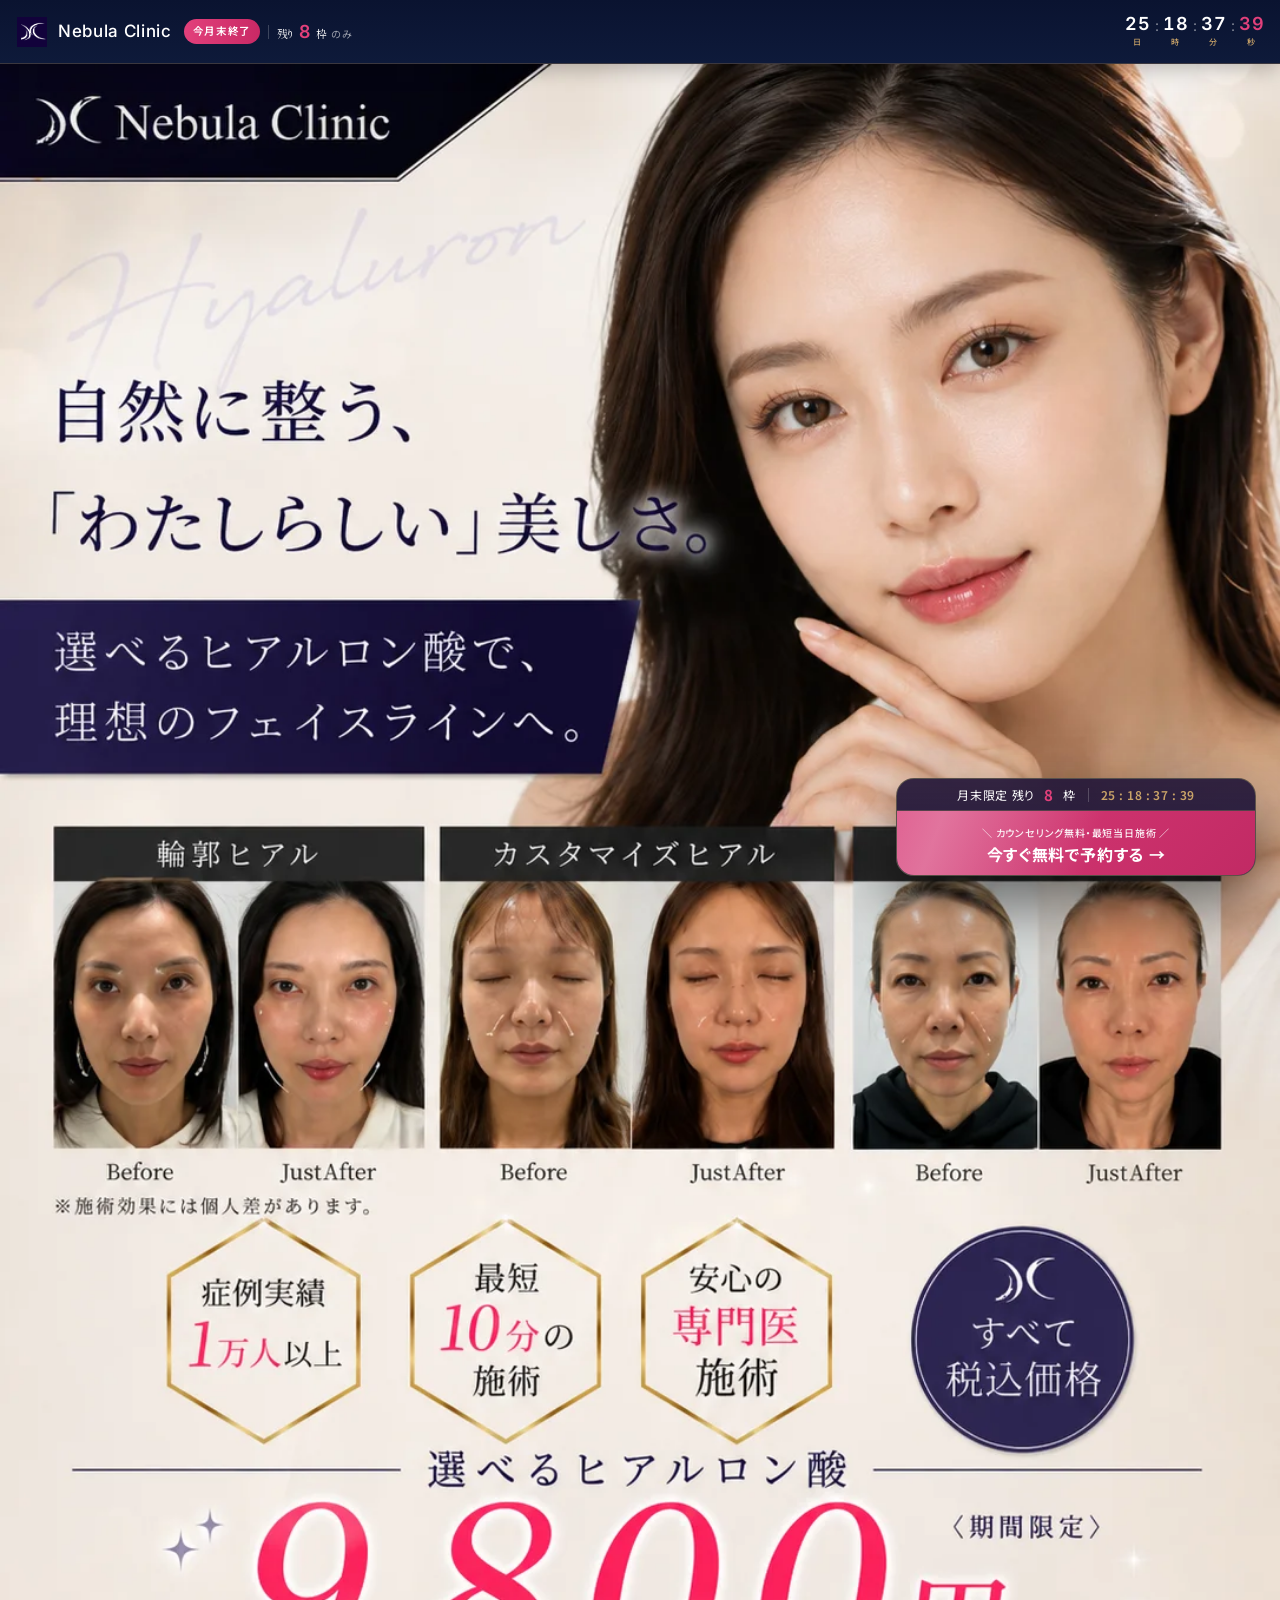
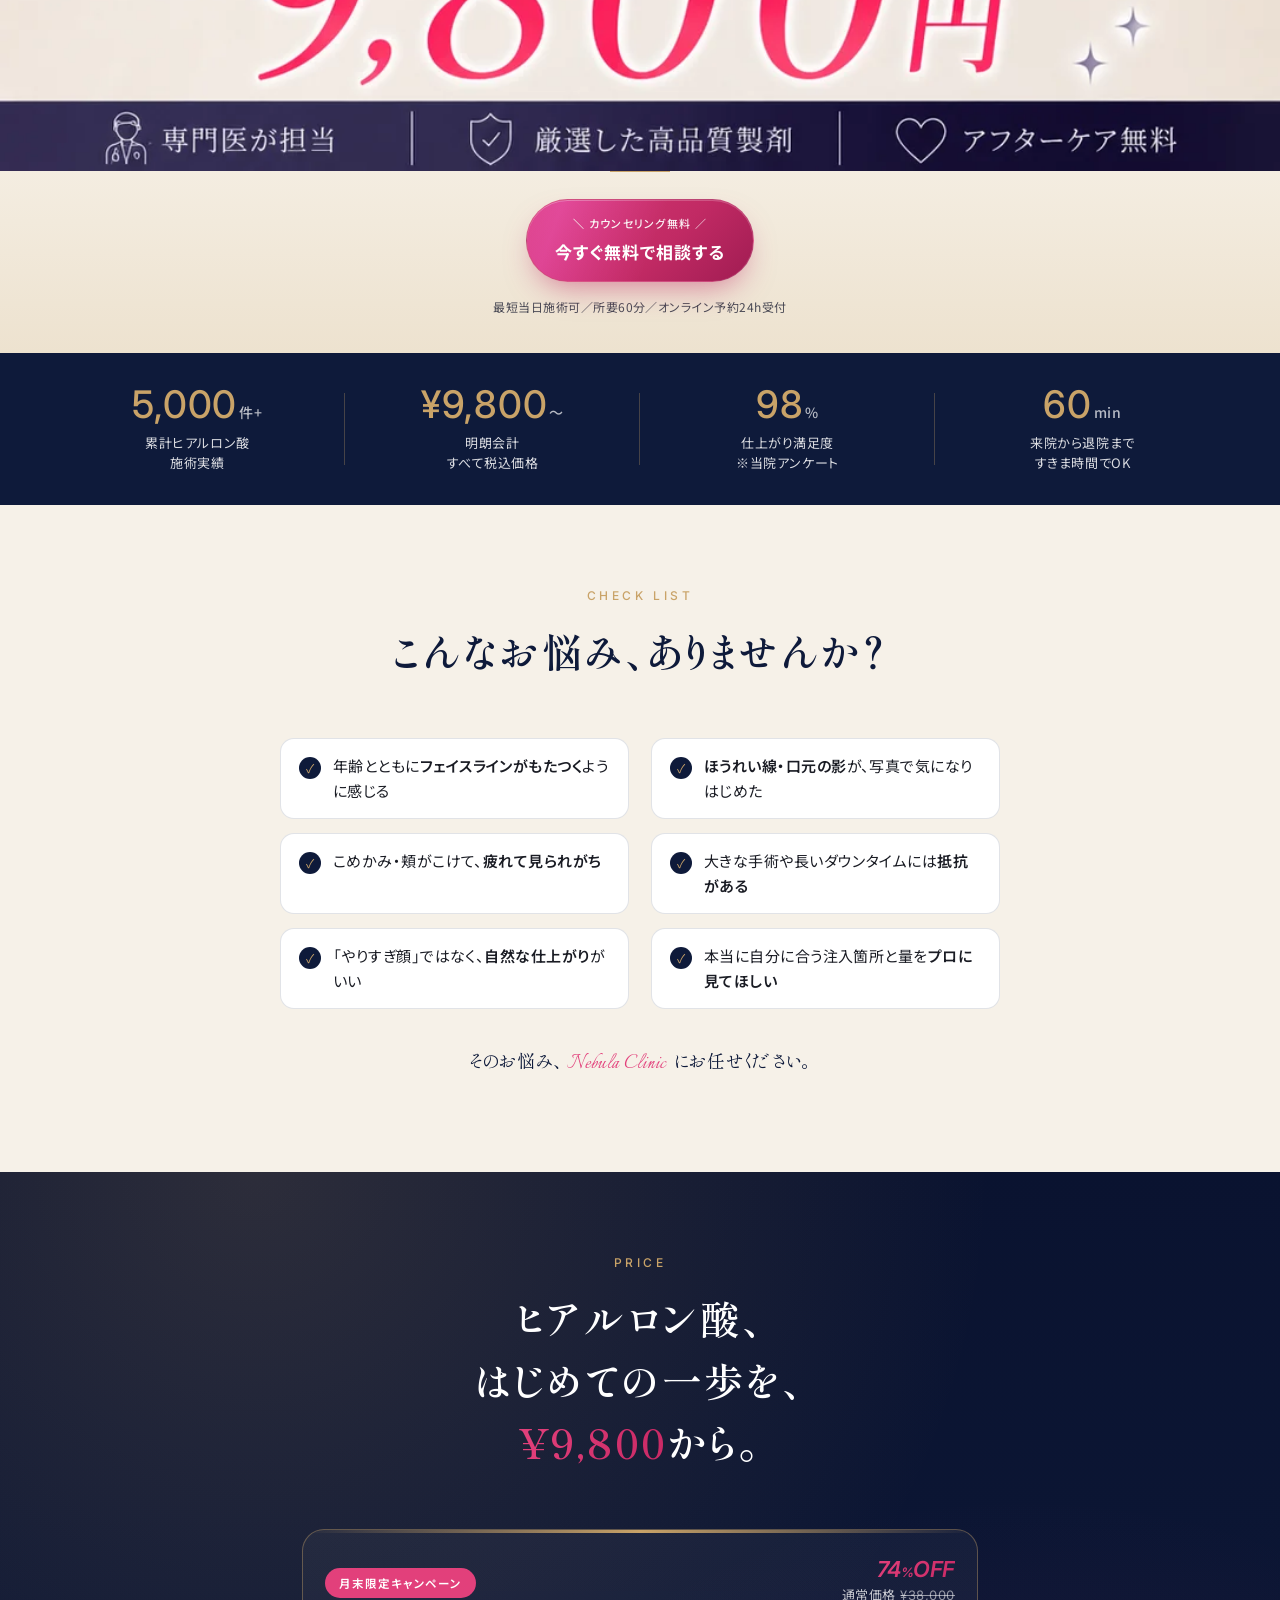
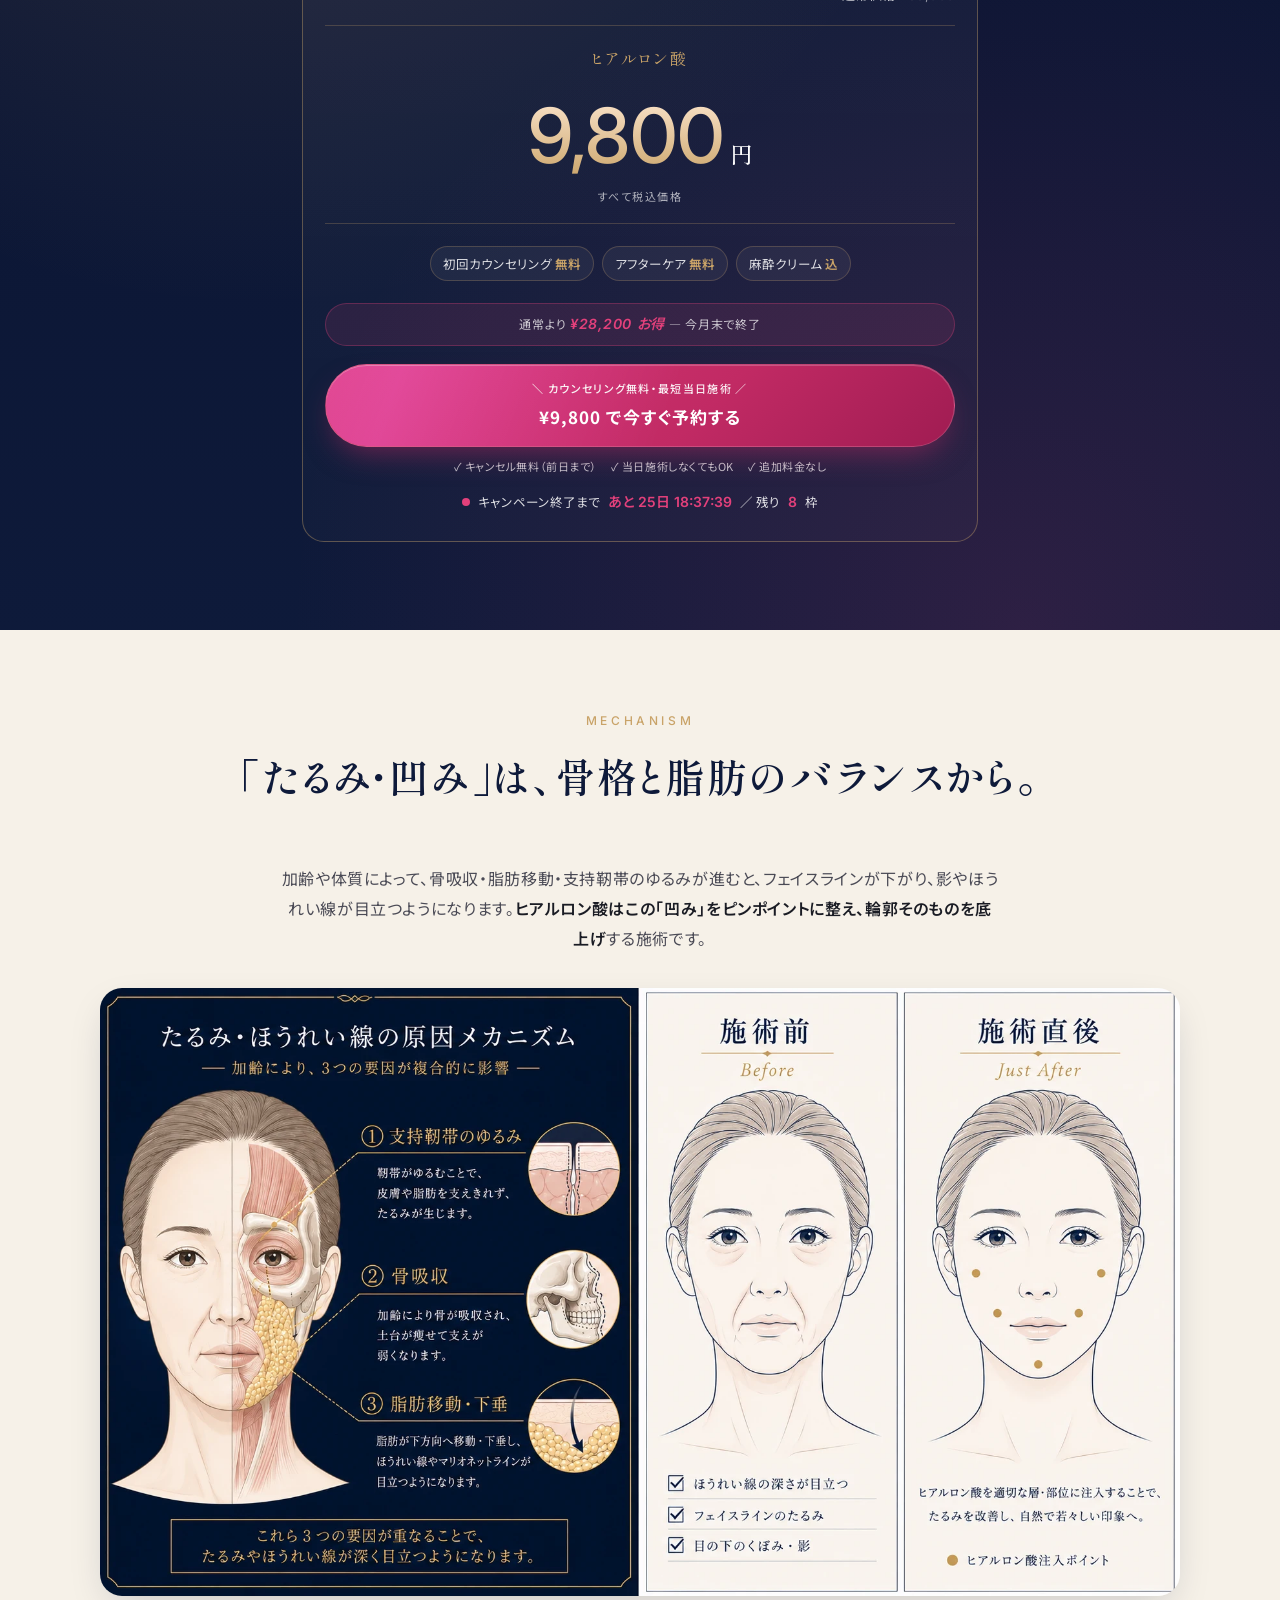
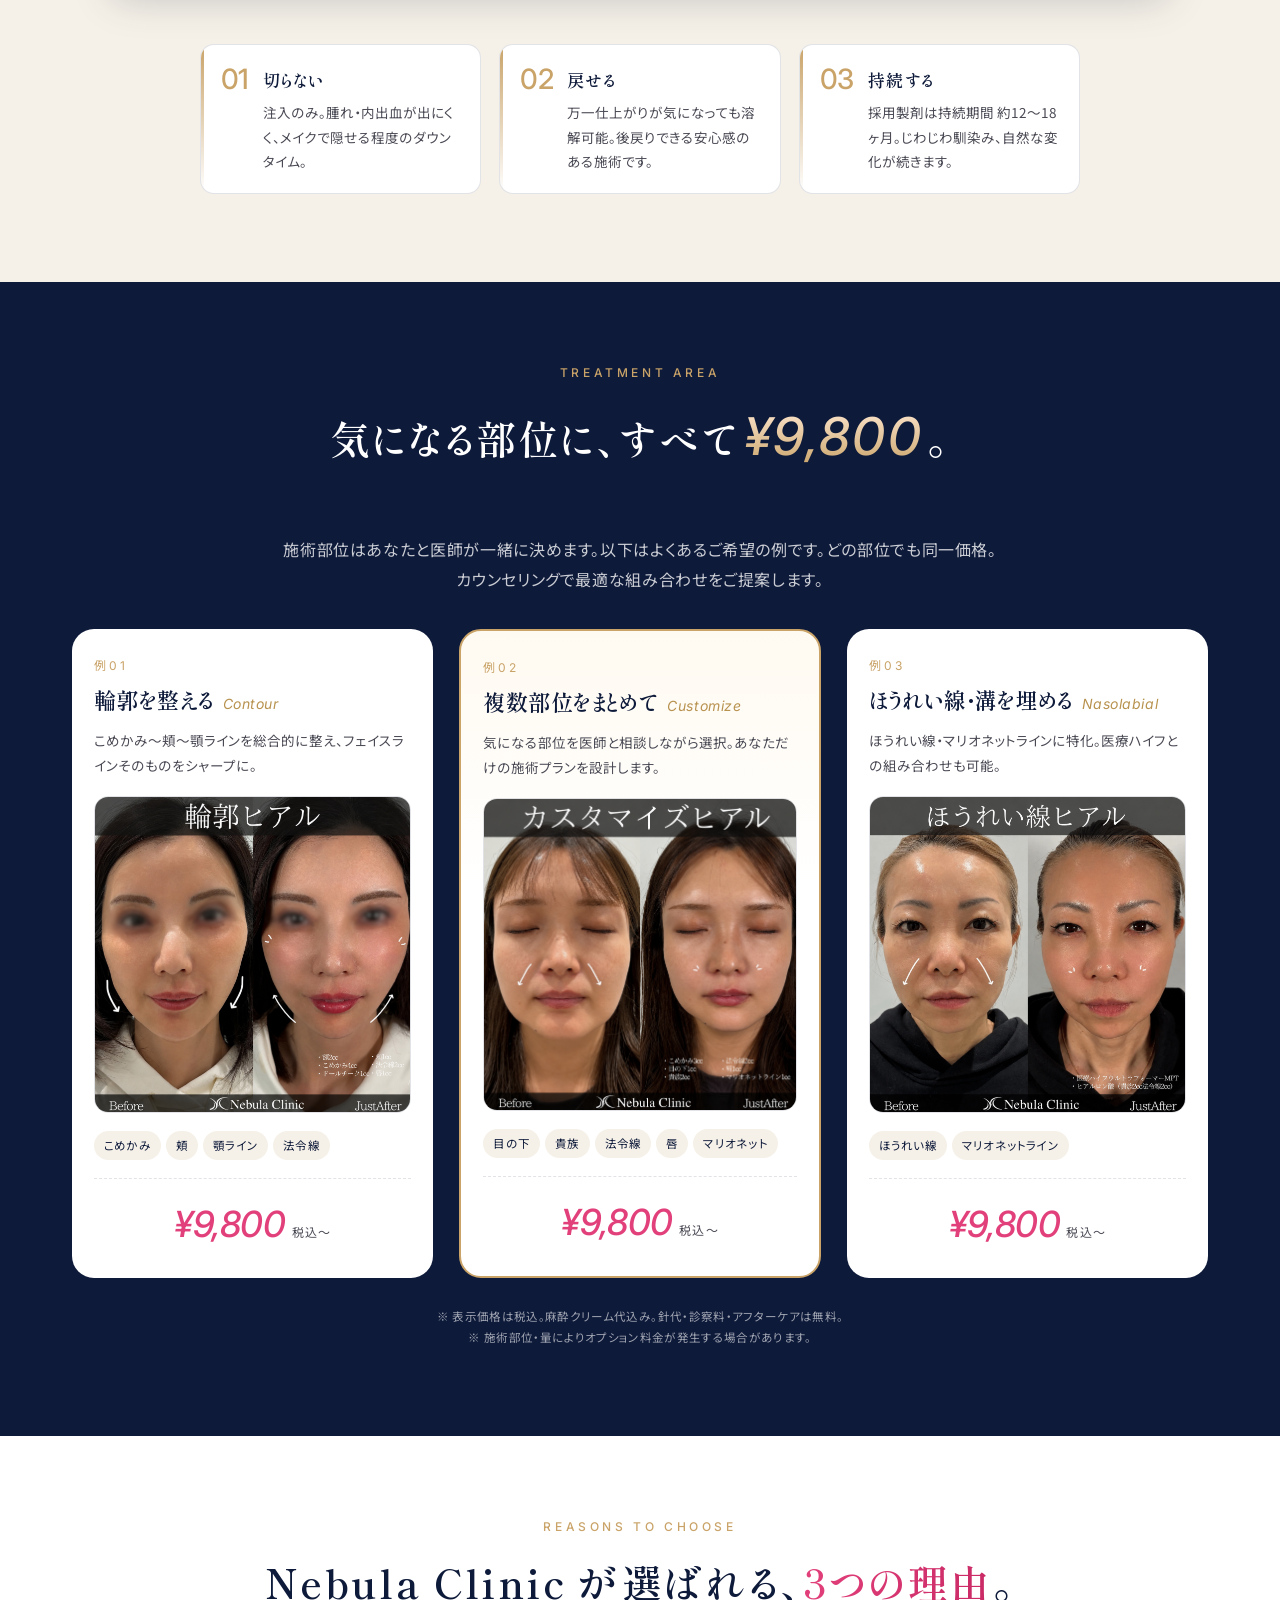
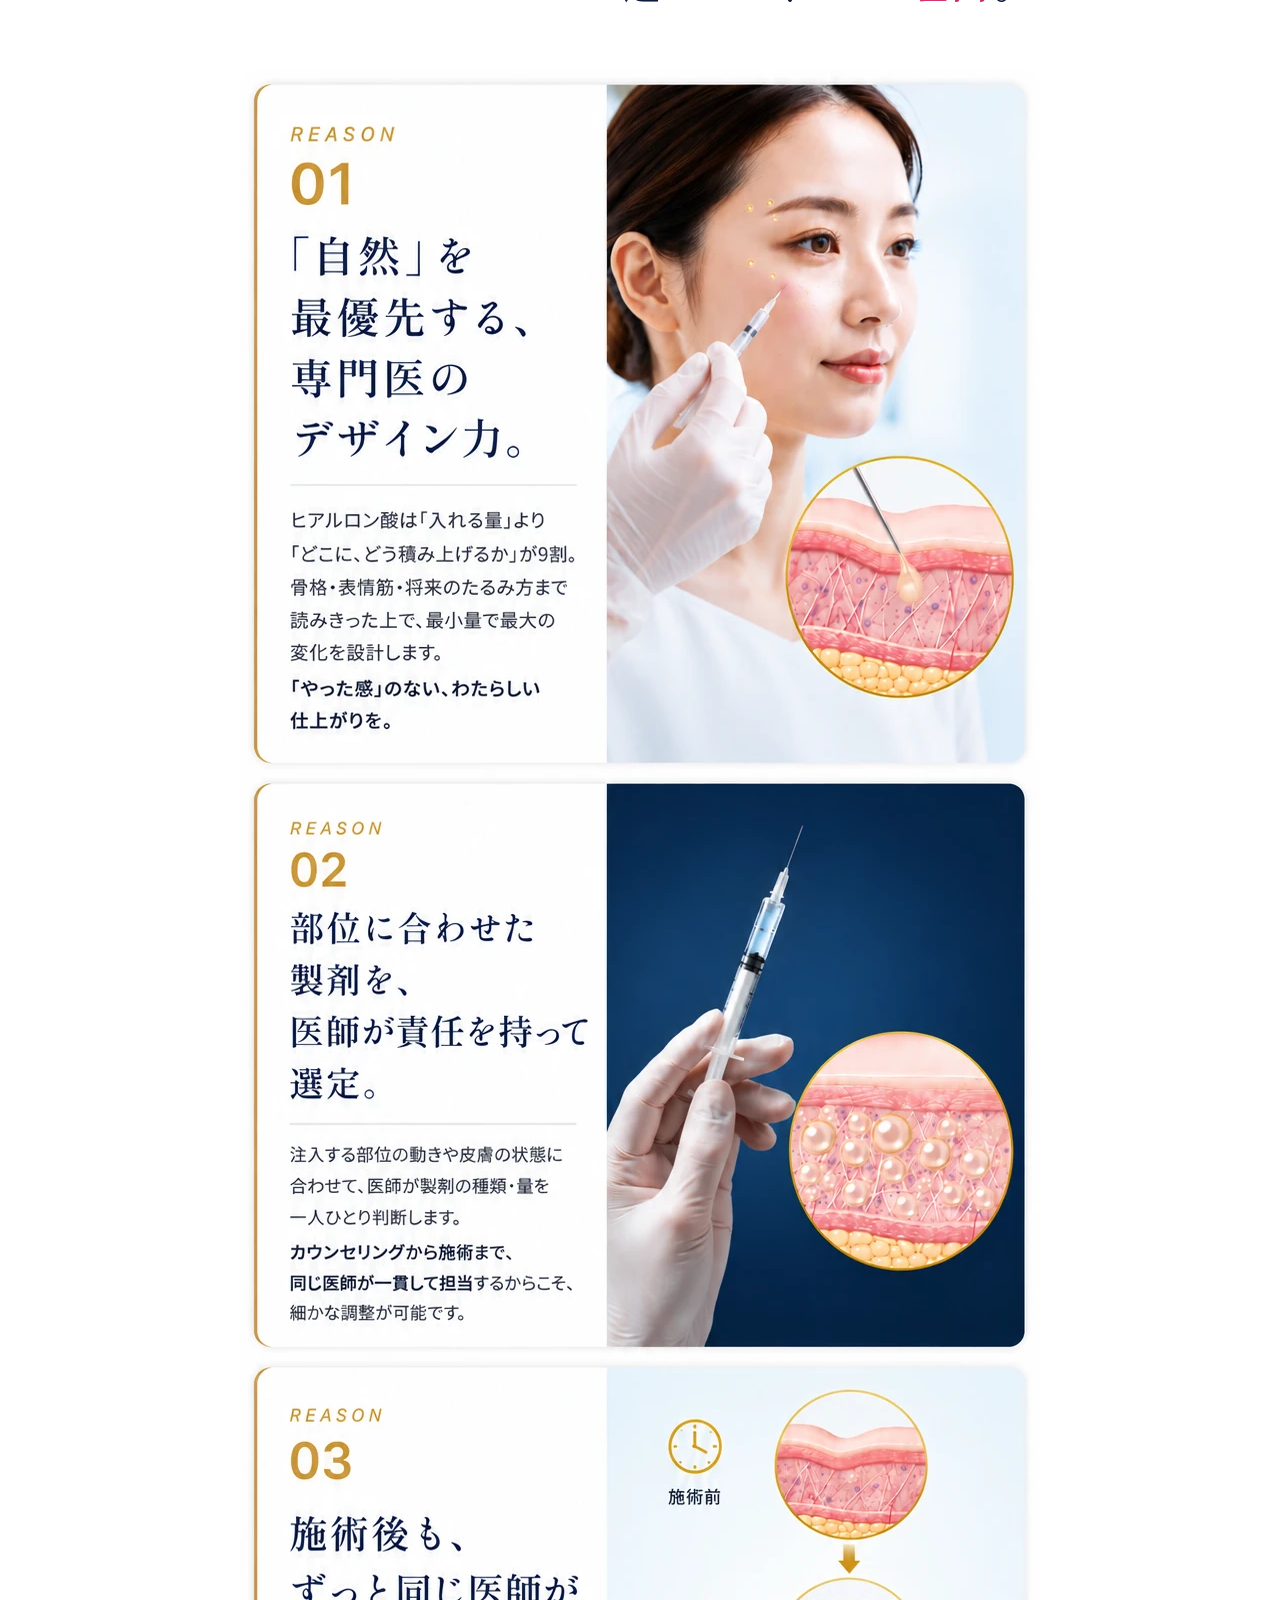
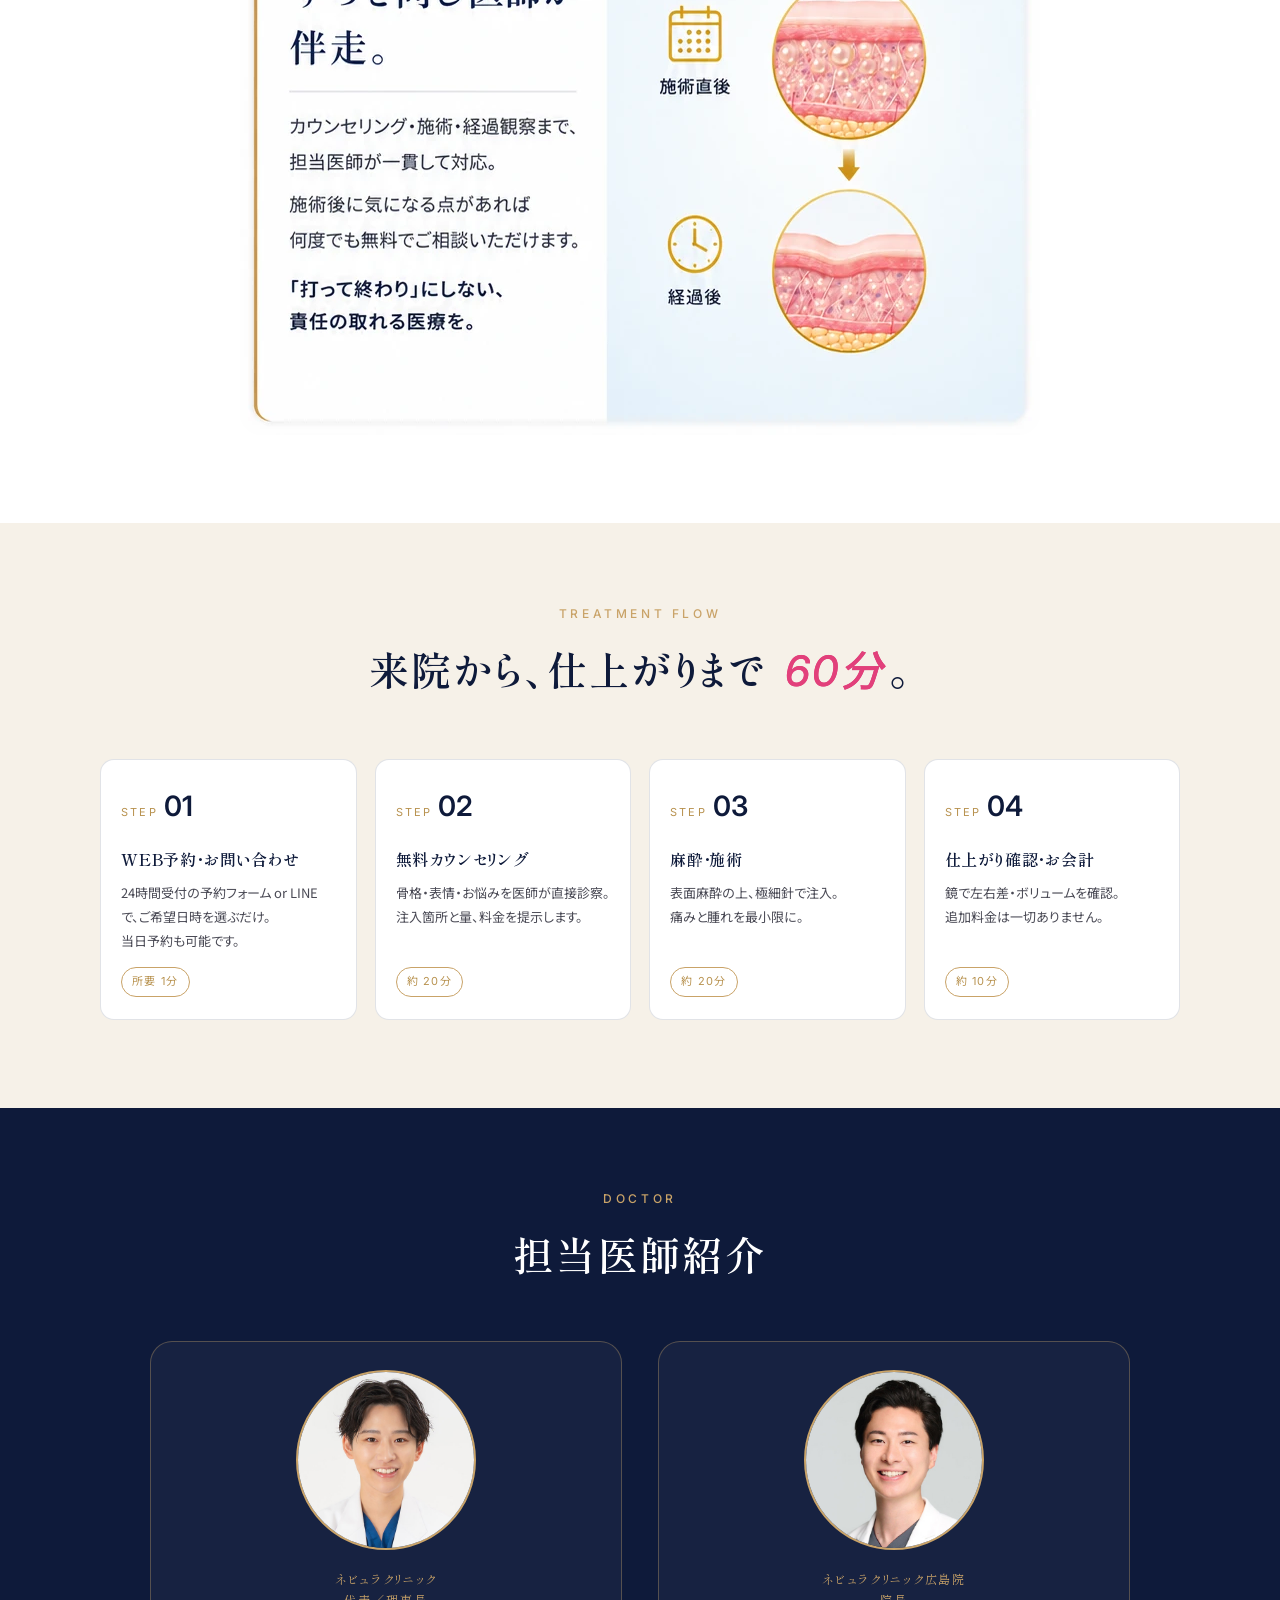
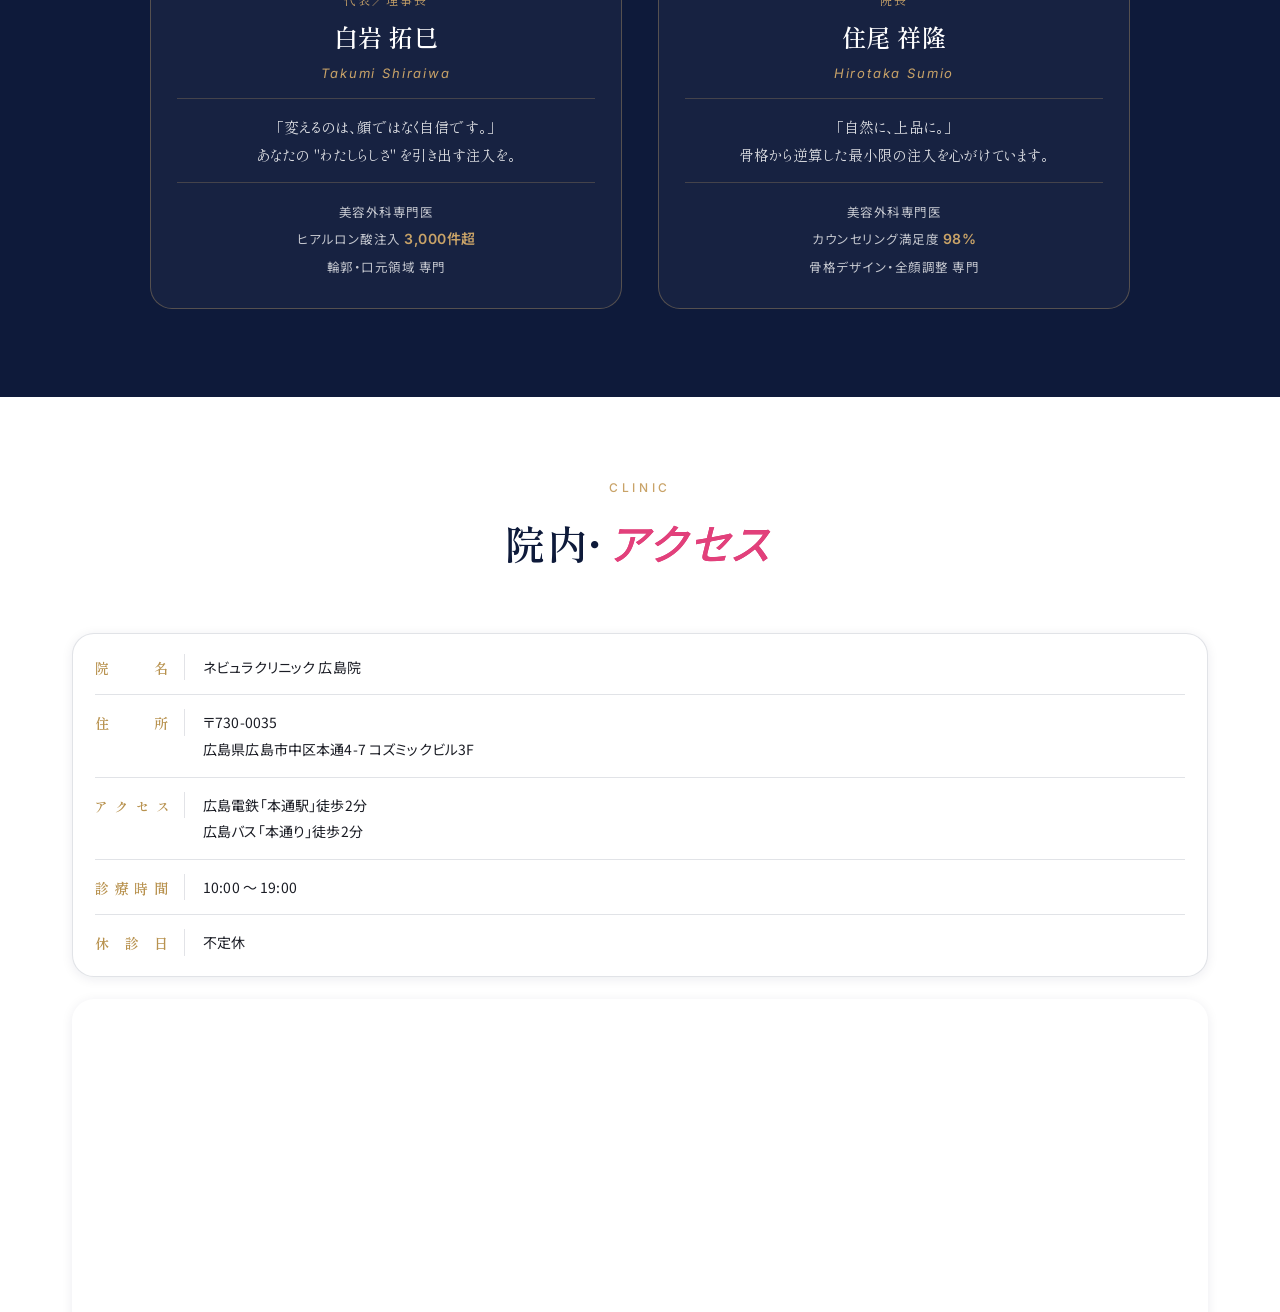
==== index.html @ a9e878e3 "Remove phone numbers from clinic info and footer" ====
<!DOCTYPE html>
<html lang="ja">
<head>
<meta charset="UTF-8" />
<meta name="viewport" content="width=device-width, initial-scale=1, viewport-fit=cover" />
<title>自然に整う、わたしらしい美しさ｜ヒアルロン酸 ¥9,800｜Nebula Clinic</title>
<meta name="description" content="ネビュラクリニック広島院。輪郭・カスタマイズ・ほうれい線、3つのヒアルロン酸メニューが税込¥9,800。専門医による上品な仕上がり。カウンセリング無料／アフターケア無料。" />
<link rel="preconnect" href="https://fonts.googleapis.com" />
<link rel="preconnect" href="https://fonts.gstatic.com" crossorigin />
<link href="https://fonts.googleapis.com/css2?family=Shippori+Mincho:wght@400;500;600;700;800&family=Noto+Sans+JP:wght@300;400;500;600;700&family=Inter:wght@300;400;500;600;700&family=Italianno&display=swap" rel="stylesheet" />
<link rel="stylesheet" href="styles-v14.css?v=16" />
<style>
/* REASONS: composite image — PC & SP */
.reason-list{
  list-style:none !important;
  padding:0 !important;
  margin:0 auto !important;
  display:block !important;
}
.reason-list li{
  line-height:0;
  text-align:center;
}
.reason-img{
  width:100%;
  height:auto;
  display:block;
  margin:0 auto;
  border-radius:var(--radius-lg);
}
/* PC: 1254×1254 square — limit to reasonable width */
@media(min-width:720px){
  .reason-img{ max-width:800px; }
}
/* SP: 800×1966 tall — full width, no radius */
@media(max-width:719px){
  .reason-img{ max-width:100%; border-radius:0; }
}
</style>
</head>
<body>
  <!-- Sticky Top Countdown Bar -->
  <header class="topbar" id="topbar">
    <div class="topbar__inner">
      <a href="#top" class="topbar__brand" aria-label="Nebula Clinic">
        <img class="brand-mark" src="assets/logo-mark.png" alt="" />
        <span class="brand-word">Nebula Clinic</span>
      </a>
      <div class="topbar__deal">
        <span class="deal-label">今月末終了</span>
        <span class="deal-divider"></span>
        <span class="deal-slots">残り <strong id="slots">8</strong> 枠 <em class="deal-urgency">のみ</em></span>
      </div>
      <div class="countdown" aria-label="キャンペーン終了までの残り時間">
        <div class="cd-cell"><span class="cd-num" id="cd-d">00</span><span class="cd-lbl">日</span></div>
        <span class="cd-sep">:</span>
        <div class="cd-cell"><span class="cd-num" id="cd-h">00</span><span class="cd-lbl">時</span></div>
        <span class="cd-sep">:</span>
        <div class="cd-cell"><span class="cd-num" id="cd-m">00</span><span class="cd-lbl">分</span></div>
        <span class="cd-sep">:</span>
        <div class="cd-cell"><span class="cd-num cd-sec" id="cd-s">00</span><span class="cd-lbl">秒</span></div>
      </div>
    </div>
  </header>

  <main id="top">
    <!-- FV / HERO -->
    <section class="fv" aria-label="ファーストビュー">
      <picture>
        <source media="(min-width: 880px)" srcset="assets/fv-pc.png" type="image/png" />
        <source media="(max-width: 879px)" srcset="assets/fv-sp.webp" type="image/webp" />
        <img class="fv__img" src="assets/fv-sp.png" alt="Nebula Clinic ヒアルロン酸 — 自然に整う、わたしらしい美しさ" />
      </picture>
      <div class="fv__cta-wrap">
        <a class="cta cta--primary" href="https://reservation.medical-force.com/c/4a7a018bbb624b30a34610d92e61a5f1?landing_event_id=2cfa3225-1e08-4f30-b72d-8ef38a2a5c15&_gl=1*oysdcn*_gcl_au*MTY2MDA2ODQ5LjE3Nzg0ODMxOTU.*_ga*MzE3OTk0ODUuMTc3ODQ4MzE5Ng..*_ga_W604VMFVQ4*czE3Nzg0ODMxOTUkbzEkZzAkdDE3Nzg0ODMxOTUkajYwJGwwJGgw" target="_blank" rel="noopener" data-track="fv-primary">
          <span class="cta__sub">＼ カウンセリング無料 ／</span>
          <span class="cta__main">今すぐ無料で相談する</span>
        </a>
        <p class="cta__note">最短当日施術可／所要60分／オンライン予約24h受付</p>
      </div>
    </section>

    <!-- Trust strip -->
    <section class="trust" aria-label="実績・特徴">
      <ul class="trust__list">
        <li>
          <span class="trust__num">5,000<small>件+</small></span>
          <span class="trust__lbl">累計ヒアルロン酸<br/>施術実績</span>
        </li>
        <li>
          <span class="trust__num">¥9,800<small>～</small></span>
          <span class="trust__lbl">明朗会計<br/>すべて税込価格</span>
        </li>
        <li>
          <span class="trust__num">98<small>%</small></span>
          <span class="trust__lbl">仕上がり満足度<br/>※当院アンケート</span>
        </li>
        <li>
          <span class="trust__num">60<small>min</small></span>
          <span class="trust__lbl">来院から退院まで<br/>すきま時間でOK</span>
        </li>
      </ul>
    </section>

    <!-- お悩み -->
    <section class="section bg-cream worry" aria-labelledby="worry-h">
      <div class="container">
        <p class="eyebrow">CHECK LIST</p>
        <h2 id="worry-h" class="section-h">こんなお悩み、<br class="sp-only"/>ありませんか？</h2>
        <ul class="worry__list">
          <li><span class="worry__check">✓</span><span>年齢とともに<strong>フェイスラインがもたつく</strong>ように感じる</span></li>
          <li><span class="worry__check">✓</span><span><strong>ほうれい線・口元の影</strong>が、写真で気になりはじめた</span></li>
          <li><span class="worry__check">✓</span><span>こめかみ・頬がこけて、<strong>疲れて見られがち</strong></span></li>
          <li><span class="worry__check">✓</span><span>大きな手術や長いダウンタイムには<strong>抵抗がある</strong></span></li>
          <li><span class="worry__check">✓</span><span>「やりすぎ顔」ではなく、<strong>自然な仕上がり</strong>がいい</span></li>
          <li><span class="worry__check">✓</span><span>本当に自分に合う注入箇所と量を<strong>プロに見てほしい</strong></span></li>
        </ul>
        <p class="worry__cta">そのお悩み、<em>Nebula Clinic</em> にお任せください。</p>
      </div>
    </section>

    <!-- 価格・メイン提案 -->
    <section class="section price" aria-labelledby="price-h">
      <div class="container price__inner">
        <p class="eyebrow eyebrow--light">PRICE</p>
        <h2 id="price-h" class="section-h section-h--light">ヒアルロン酸、<br/>はじめての一歩を、<br/><span class="grad-line">¥9,800</span>から。</h2>
        <div class="price-card">
          <div class="price-card__top">
            <span class="price-card__pill">月末限定キャンペーン</span>
            <div class="price-card__top-right">
              <span class="price-card__off">74<small>%</small>OFF</span>
              <span class="price-card__list">通常価格 <s>¥38,000</s></span>
            </div>
          </div>
          <div class="price-card__main">
            <span class="price-card__title">ヒアルロン酸</span>
            <span class="price-card__num"><em>9,800</em><small>円</small></span>
            <span class="price-card__tax">すべて税込価格</span>
          </div>
          <ul class="price-card__bullets">
            <li>初回カウンセリング <strong>無料</strong></li>
            <li>アフターケア <strong>無料</strong></li>
            <li>麻酔クリーム <strong>込</strong></li>
          </ul>
          <p class="price-card__saving">通常より <strong>¥28,200 お得</strong> — 今月末で終了</p>
          <a class="cta cta--primary cta--block" href="https://reservation.medical-force.com/c/4a7a018bbb624b30a34610d92e61a5f1?landing_event_id=2cfa3225-1e08-4f30-b72d-8ef38a2a5c15&_gl=1*oysdcn*_gcl_au*MTY2MDA2ODQ5LjE3Nzg0ODMxOTU.*_ga*MzE3OTk0ODUuMTc3ODQ4MzE5Ng..*_ga_W604VMFVQ4*czE3Nzg0ODMxOTUkbzEkZzAkdDE3Nzg0ODMxOTUkajYwJGwwJGgw" target="_blank" rel="noopener">
            <span class="cta__sub">＼ カウンセリング無料・最短当日施術 ／</span>
            <span class="cta__main">¥9,800 で今すぐ予約する</span>
          </a>
          <div class="cta-trust">
            <span>✓ キャンセル無料（前日まで）</span>
            <span>✓ 当日施術しなくてもOK</span>
            <span>✓ 追加料金なし</span>
          </div>
          <p class="price-card__urgency">
            <span class="pulse-dot"></span>
            キャンペーン終了まで <strong id="cd-inline">あと —</strong> ／ 残り <strong id="slots-inline">8</strong> 枠
          </p>
        </div>
      </div>
    </section>

    <!-- 仕組み / WHY HYALURONIC -->
    <section class="section bg-cream mech" aria-labelledby="mech-h">
      <div class="container">
        <p class="eyebrow">MECHANISM</p>
        <h2 id="mech-h" class="section-h">「たるみ・凹み」は、<br class="sp-only"/>骨格と脂肪のバランスから。</h2>
        <p class="lead">加齢や体質によって、骨吸収・脂肪移動・支持靭帯のゆるみが進むと、フェイスラインが下がり、影やほうれい線が目立つようになります。<strong>ヒアルロン酸はこの「凹み」をピンポイントに整え、輪郭そのものを底上げ</strong>する施術です。</p>

        <!-- 原因・Before/After 図解 -->
        <div class="mech-diagram">
          <picture>
            <source srcset="assets/mech-diagram.webp" type="image/webp" />
            <img class="mech-diagram__img" src="assets/mech-diagram.png"
                 alt="たるみ・ほうれい線の原因メカニズム／施術前・施術直後" loading="lazy" />
          </picture>
        </div>

        <ul class="mech-points">
          <li><span class="mech-num">01</span><div><h4>切らない</h4><p>注入のみ。腫れ・内出血が出にくく、メイクで隠せる程度のダウンタイム。</p></div></li>
          <li><span class="mech-num">02</span><div><h4>戻せる</h4><p>万一仕上がりが気になっても溶解可能。後戻りできる安心感のある施術です。</p></div></li>
          <li><span class="mech-num">03</span><div><h4>持続する</h4><p>採用製剤は持続期間 約12〜18ヶ月。じわじわ馴染み、自然な変化が続きます。</p></div></li>
        </ul>
      </div>
    </section>

    <!-- 治療メニュー -->
    <section class="section bg-navy menu" aria-labelledby="menu-h">
      <div class="container">
        <p class="eyebrow eyebrow--light">TREATMENT AREA</p>
        <h2 id="menu-h" class="section-h section-h--light">気になる部位に、<br class="sp-only"/>すべて<em class="price-em">¥9,800</em>。</h2>
        <p class="lead lead--light">施術部位はあなたと医師が一緒に決めます。以下はよくあるご希望の例です。どの部位でも同一価格。カウンセリングで最適な組み合わせをご提案します。</p>

        <div class="menu-grid">
          <article class="menu-card">
            <div class="menu-card__no">例01</div>
            <h3 class="menu-card__title">輪郭を整える<span class="menu-card__en">Contour</span></h3>
            <p class="menu-card__desc">こめかみ〜頬〜顎ラインを総合的に整え、フェイスラインそのものをシャープに。</p>
            <figure class="menu-card__case">
              <img src="assets/case-rinkaku.png" alt="輪郭 施術イメージ" loading="lazy" onerror="this.closest('figure').style.display='none'" />
            </figure>
            <ul class="menu-card__chip">
              <li>こめかみ</li><li>頬</li><li>顎ライン</li><li>法令線</li>
            </ul>
            <div class="menu-card__price"><span>¥9,800</span><small>税込〜</small></div>
          </article>

          <article class="menu-card menu-card--feature">
            <div class="menu-card__no">例02</div>
            <h3 class="menu-card__title">複数部位をまとめて<span class="menu-card__en">Customize</span></h3>
            <p class="menu-card__desc">気になる部位を医師と相談しながら選択。あなただけの施術プランを設計します。</p>
            <figure class="menu-card__case">
              <img src="assets/case-customize.png" alt="カスタマイズ 施術イメージ" loading="lazy" onerror="this.closest('figure').style.display='none'" />
            </figure>
            <ul class="menu-card__chip">
              <li>目の下</li><li>貴族</li><li>法令線</li><li>唇</li><li>マリオネット</li>
            </ul>
            <div class="menu-card__price"><span>¥9,800</span><small>税込〜</small></div>
          </article>

          <article class="menu-card">
            <div class="menu-card__no">例03</div>
            <h3 class="menu-card__title">ほうれい線・溝を埋める<span class="menu-card__en">Nasolabial</span></h3>
            <p class="menu-card__desc">ほうれい線・マリオネットラインに特化。医療ハイフとの組み合わせも可能。</p>
            <figure class="menu-card__case">
              <img src="assets/case-houreisen.png" alt="ほうれい線 施術イメージ" loading="lazy" onerror="this.closest('figure').style.display='none'" />
            </figure>
            <ul class="menu-card__chip">
              <li>ほうれい線</li><li>マリオネットライン</li>
            </ul>
            <div class="menu-card__price"><span>¥9,800</span><small>税込〜</small></div>
          </article>
        </div>

        <p class="menu-disclaimer">※ 表示価格は税込。麻酔クリーム代込み。針代・診察料・アフターケアは無料。<br/>※ 施術部位・量によりオプション料金が発生する場合があります。</p>
      </div>
    </section>

    <!-- 選ばれる3つの理由 -->
    <section class="section reasons" aria-labelledby="reasons-h">
      <div class="container">
        <p class="eyebrow">REASONS TO CHOOSE</p>
        <h2 id="reasons-h" class="section-h">Nebula Clinic が<br class="sp-only"/>選ばれる、<span class="grad-line">3つの理由</span>。</h2>

        <ol class="reason-list">
          <li>
            <picture>
              <source media="(max-width:719px)" srcset="assets/reasons-sp.webp" type="image/webp" />
              <source media="(max-width:719px)" srcset="assets/reasons-sp.png" type="image/png" />
              <img class="reason-img" src="assets/reasons-pc.png" alt="選ばれる3つの理由" loading="lazy" />
            </picture>
          </li>
        </ol>
      </div>
    </section>

    <!-- 流れ -->
    <section class="section bg-cream flow" aria-labelledby="flow-h">
      <div class="container">
        <p class="eyebrow">TREATMENT FLOW</p>
        <h2 id="flow-h" class="section-h">来院から、<br class="sp-only"/>仕上がりまで <em class="grad-line">60分</em>。</h2>

        <ol class="flow-list">
          <li>
            <div class="flow__step"><span>STEP</span><strong>01</strong></div>
            <h4>WEB予約・お問い合わせ</h4>
            <p>24時間受付の予約フォーム or LINE で、ご希望日時を選ぶだけ。<br/>当日予約も可能です。</p>
            <span class="flow__time">所要 1分</span>
          </li>
          <li>
            <div class="flow__step"><span>STEP</span><strong>02</strong></div>
            <h4>無料カウンセリング</h4>
            <p>骨格・表情・お悩みを医師が直接診察。<br/>注入箇所と量、料金を提示します。</p>
            <span class="flow__time">約 20分</span>
          </li>
          <li>
            <div class="flow__step"><span>STEP</span><strong>03</strong></div>
            <h4>麻酔・施術</h4>
            <p>表面麻酔の上、極細針で注入。<br/>痛みと腫れを最小限に。</p>
            <span class="flow__time">約 20分</span>
          </li>
          <li>
            <div class="flow__step"><span>STEP</span><strong>04</strong></div>
            <h4>仕上がり確認・お会計</h4>
            <p>鏡で左右差・ボリュームを確認。<br/>追加料金は一切ありません。</p>
            <span class="flow__time">約 10分</span>
          </li>
        </ol>
      </div>
    </section>

    <!-- ドクター紹介 -->
    <section class="section bg-navy doctors" aria-labelledby="dr-h">
      <div class="container">
        <p class="eyebrow eyebrow--light">DOCTOR</p>
        <h2 id="dr-h" class="section-h section-h--light">担当医師紹介</h2>

        <div class="dr-grid">
          <article class="dr-card">
            <div class="dr-card__photo">
              <img src="assets/dr-shiraiwa.jpg" alt="白岩 拓巳 医師" loading="lazy" />
            </div>
            <p class="dr-card__role">ネビュラクリニック<br/>代表／理事長</p>
            <h3 class="dr-card__name">白岩 拓巳<span class="dr-card__en">Takumi Shiraiwa</span></h3>
            <p class="dr-card__quote">「変えるのは、顔ではなく自信です。」<br/>あなたの "わたしらしさ" を引き出す注入を。</p>
            <ul class="dr-card__cred">
              <li>美容外科専門医</li>
              <li>ヒアルロン酸注入 <strong>3,000件超</strong></li>
              <li>輪郭・口元領域 専門</li>
            </ul>
          </article>

          <article class="dr-card">
            <div class="dr-card__photo">
              <img src="assets/dr-sumio.jpg" alt="住尾 祥隆 医師" loading="lazy" />
            </div>
            <p class="dr-card__role">ネビュラクリニック広島院<br/>院長</p>
            <h3 class="dr-card__name">住尾 祥隆<span class="dr-card__en">Hirotaka Sumio</span></h3>
            <p class="dr-card__quote">「自然に、上品に。」<br/>骨格から逆算した最小限の注入を心がけています。</p>
            <ul class="dr-card__cred">
              <li>美容外科専門医</li>
              <li>カウンセリング満足度 <strong>98%</strong></li>
              <li>骨格デザイン・全顔調整 専門</li>
            </ul>
          </article>
        </div>
      </div>
    </section>

    <!-- 院案内 -->
    <section class="section clinic" aria-labelledby="clinic-h">
      <div class="container">
        <p class="eyebrow">CLINIC</p>
        <h2 id="clinic-h" class="section-h">院内・<em class="grad-line">アクセス</em></h2>

        <img class="clinic-interior" src="assets/clinic-interior.jpg" alt="ネビュラクリニック広島院 院内" loading="lazy"
             onerror="this.style.display='none'" />

        <dl class="clinic-dl">
          <div><dt>院　名</dt><dd>ネビュラクリニック 広島院</dd></div>
          <div><dt>住　所</dt><dd>〒730-0035<br/>広島県広島市中区本通4-7 コズミックビル3F</dd></div>
          <div><dt>アクセス</dt><dd>広島電鉄「本通駅」徒歩2分<br/>広島バス「本通り」徒歩2分</dd></div>
          <div><dt>診療時間</dt><dd>10:00 〜 19:00</dd></div>
          <div><dt>休 診 日</dt><dd>不定休</dd></div>
        </dl>

        <iframe
          class="clinic-gmap"
          src="https://maps.google.com/maps?q=広島県広島市中区本通4-7+コズミックビル&output=embed&z=16&hl=ja"
          allowfullscreen loading="lazy" referrerpolicy="no-referrer-when-downgrade"
          title="ネビュラクリニック広島院 地図"
        ></iframe>
        <a class="clinic-map-link" href="https://www.google.com/maps?q=広島県広島市中区本通4-7" target="_blank" rel="noopener">Google Maps でルートを調べる →</a>
      </div>
    </section>

    <!-- FAQ -->
    <section class="section bg-cream faq" aria-labelledby="faq-h">
      <div class="container">
        <p class="eyebrow">FAQ</p>
        <h2 id="faq-h" class="section-h">よくあるご質問</h2>

        <ul class="faq-list">
          <li>
            <details>
              <summary><span class="faq-q">Q.</span>本当に¥9,800で受けられますか？追加料金は？</summary>
              <div class="faq-a"><span>A.</span><p>はい、表示価格はすべて税込・追加料金なしです。麻酔クリーム代・針代・アフターケアもすべて含まれています。製剤の種類変更や追加部位を希望される場合のみ、事前にお見積りをお伝えしオプション料金をご案内します。</p></div>
            </details>
          </li>
          <li>
            <details>
              <summary><span class="faq-q">Q.</span>ダウンタイムはどのくらいですか？</summary>
              <div class="faq-a"><span>A.</span><p>多くの方が翌日からメイクで隠せる程度。腫れや内出血が出ても2〜7日で落ち着きます。当日のお仕事復帰も可能ですが、念のため大事なご予定の前1週間は避けることをおすすめします。</p></div>
            </details>
          </li>
          <li>
            <details>
              <summary><span class="faq-q">Q.</span>痛みはありますか？</summary>
              <div class="faq-a"><span>A.</span><p>表面麻酔クリームを塗布したうえで、極細針またはマイクロカニューレで注入します。注入時の痛みは「軽い圧迫感」程度。痛みに敏感な方には、追加の局所麻酔も可能です。</p></div>
            </details>
          </li>
          <li>
            <details>
              <summary><span class="faq-q">Q.</span>持続期間はどのくらい？やめたらどうなる？</summary>
              <div class="faq-a"><span>A.</span><p>採用製剤は約12〜18ヶ月が目安。徐々に体内に吸収されるため、施術をやめても元のお顔に戻るだけで「副作用として残る」ことはありません。万一仕上がりが気になる場合は溶解注射での修正も可能です。</p></div>
            </details>
          </li>
          <li>
            <details>
              <summary><span class="faq-q">Q.</span>初めてで、何を選べばいいか分かりません。</summary>
              <div class="faq-a"><span>A.</span><p>大丈夫です。多くの方が初診時に「何となく気になる」だけで来院されます。医師がお顔を直接拝見し、骨格・表情・将来のたるみ方からおすすめの導入を提案します。<strong>提案を聞いてから決めていただいてOK</strong>です。当日施術しない選択もちろん可能。</p></div>
            </details>
          </li>
          <li>
            <details>
              <summary><span class="faq-q">Q.</span>友人・家族に気づかれずに済みますか？</summary>
              <div class="faq-a"><span>A.</span><p>当院のご提案は「最小量で骨格を底上げする」発想です。一気に大きく変えるのではなく、本人すら忘れた頃に「最近きれいになった？」と言われる仕上がりを目指します。やりすぎが心配な方ほど、ぜひご相談を。</p></div>
            </details>
          </li>
        </ul>
      </div>
    </section>

    <!-- 最終CTA -->
    <section class="section final" id="reserve" aria-labelledby="final-h">
      <div class="final__bg" aria-hidden="true"></div>
      <div class="container final__inner">
        <p class="eyebrow eyebrow--light">RESERVE NOW</p>
        <p class="final__script">Hyaluron</p>
        <h2 id="final-h" class="section-h section-h--light">
          ¥9,800 で、<br class="sp-only"/>
          <span class="grad-line">"わたしらしい"</span>を、<br class="sp-only"/>はじめる。
        </h2>
        <p class="final__lead">
          <span class="final__deadline">⚠ 今月末でキャンペーン終了</span><br class="sp-only"/>
          残り <strong id="slots-final">8</strong> 枠 ／ カウンセリング無料
        </p>

        <!-- inline countdown big -->
        <div class="countdown countdown--xl" aria-label="キャンペーン終了までの残り時間">
          <div class="cd-cell"><span class="cd-num" id="cd-d2">00</span><span class="cd-lbl">日</span></div>
          <span class="cd-sep">:</span>
          <div class="cd-cell"><span class="cd-num" id="cd-h2">00</span><span class="cd-lbl">時</span></div>
          <span class="cd-sep">:</span>
          <div class="cd-cell"><span class="cd-num" id="cd-m2">00</span><span class="cd-lbl">分</span></div>
          <span class="cd-sep">:</span>
          <div class="cd-cell"><span class="cd-num cd-sec" id="cd-s2">00</span><span class="cd-lbl">秒</span></div>
        </div>

        <!-- スロット進捗バー -->
        <div class="slot-meter">
          <div class="slot-meter__label">今月の予約枠 <span id="slots-pct">62.5%</span> 埋まっています</div>
          <div class="slot-meter__track"><div class="slot-meter__fill" id="slots-fill" style="width:62.5%"></div></div>
          <div class="slot-meter__caption"><span id="slots-used">14</span>名が予約済み ／ 残り <strong id="slots-final2">8</strong> 枠</div>
        </div>

        <div class="final__cta">
          <a class="cta cta--primary cta--xl" href="https://reservation.medical-force.com/c/4a7a018bbb624b30a34610d92e61a5f1?landing_event_id=2cfa3225-1e08-4f30-b72d-8ef38a2a5c15&_gl=1*oysdcn*_gcl_au*MTY2MDA2ODQ5LjE3Nzg0ODMxOTU.*_ga*MzE3OTk0ODUuMTc3ODQ4MzE5Ng..*_ga_W604VMFVQ4*czE3Nzg0ODMxOTUkbzEkZzAkdDE3Nzg0ODMxOTUkajYwJGwwJGgw" target="_blank" rel="noopener" data-track="final-reserve">
            <span class="cta__sub">＼ 24h受付・最短当日・カウンセリング無料 ／</span>
            <span class="cta__main">¥9,800 で今すぐ予約する →</span>
          </a>
          <div class="cta-trust">
            <span>✓ キャンセル無料（前日まで）</span>
            <span>✓ 当日施術しなくてもOK</span>
            <span>✓ 追加料金なし</span>
          </div>
        </div>
        <p class="final__note">※ ご予約状況によりご希望に添えない場合がございます。お早めにご相談ください。</p>
      </div>
    </section>

    <!-- Footer -->
    <footer class="foot">
      <div class="container foot__inner">
        <a class="foot__brand" href="#top">
          <img class="brand-mark" src="assets/logo-mark.png" alt="" />
          <span>Nebula Clinic</span>
        </a>
        <p>〒730-0035 広島県広島市中区本通4-7 コズミックビル3F<br/>診療時間 10:00〜19:00（不定休）</p>
        <p class="foot__copy">© Nebula Clinic. All rights reserved.</p>
      </div>
    </footer>
  </main>

  <!-- Sticky bottom CTA bar -->
  <nav class="stickybar" aria-label="予約・お電話">
    <div class="stickybar__deal">
      <span class="stickybar__deal-lbl">月末限定 残り</span>
      <strong class="stickybar__deal-num" id="slots-bar">8</strong>
      <span class="stickybar__deal-lbl">枠</span>
      <span class="stickybar__deal-sep"></span>
      <span class="stickybar__cd" id="cd-bar">00:00:00:00</span>
    </div>
    <div class="stickybar__btns">
      <a class="stickybar__btn stickybar__btn--book" href="https://reservation.medical-force.com/c/4a7a018bbb624b30a34610d92e61a5f1?landing_event_id=2cfa3225-1e08-4f30-b72d-8ef38a2a5c15&_gl=1*oysdcn*_gcl_au*MTY2MDA2ODQ5LjE3Nzg0ODMxOTU.*_ga*MzE3OTk0ODUuMTc3ODQ4MzE5Ng..*_ga_W604VMFVQ4*czE3Nzg0ODMxOTUkbzEkZzAkdDE3Nzg0ODMxOTUkajYwJGwwJGgw" target="_blank" rel="noopener" aria-label="WEB予約">
        <span class="stickybar__btn-sub">＼ カウンセリング無料・最短当日施術 ／</span>
        <span class="stickybar__btn-main">今すぐ無料で予約する →</span>
      </a>
    </div>
  </nav>

  <script src="lp.js"></script>
</body>
</html>
---- styles-v14.css ----
/* =========================================================
   Nebula Clinic — Hyaluron LP
   Palette: deep navy / cream / champagne gold / signature pink
   ========================================================= */
:root{
  --navy: #0e1a3a;
  --navy-2: #182553;
  --navy-3: #0a1330;
  --cream: #f6f1e8;
  --cream-2: #efe7d8;
  --ink: #1a1c24;
  --ink-2: #4a4a55;
  --gold: #c9a368;
  --gold-2: #b8924f;
  --pink: #e2407b;
  --pink-2: #c92965;
  --line: rgba(14,26,58,0.12);
  --line-light: rgba(255,255,255,0.18);

  --serif: "Shippori Mincho","Noto Serif JP",ui-serif,serif;
  --serif-en: "Inter","Noto Sans JP",sans-serif;
  --num: "Outfit","Noto Sans JP",sans-serif;
  --script: "Italianno",cursive;
  --sans: "Noto Sans JP",-apple-system,BlinkMacSystemFont,system-ui,sans-serif;

  --radius: 14px;
  --radius-lg: 22px;
  --shadow-sm: 0 2px 12px rgba(14,26,58,.08);
  --shadow: 0 14px 40px -12px rgba(14,26,58,.22);
  --shadow-lg: 0 30px 80px -20px rgba(14,26,58,.35);

  --bar-h: 56px;
  --stick-h: 88px;
}
@media (min-width: 880px){
  :root{ --bar-h: 64px; --stick-h: 84px; }
}

*,*:before,*:after{ box-sizing: border-box; }
html{ scroll-behavior: smooth; }
body{
  margin:0;
  font-family: var(--sans);
  font-feature-settings: "palt";
  color: var(--ink);
  background: #fff;
  line-height: 1.75;
  -webkit-font-smoothing: antialiased;
  text-rendering: optimizeLegibility;
  padding-top: var(--bar-h);
  padding-bottom: var(--stick-h);
}
img{ max-width:100%; display:block; }
h1,h2,h3,h4{ margin:0; font-weight:600; letter-spacing:.02em; }
p{ margin:0; }
a{ color: inherit; text-decoration: none; }
ul,ol{ list-style:none; padding:0; margin:0; }
strong,b{ font-weight:600; color:var(--ink); }
em{ font-style: normal; }

.container{
  max-width: 1180px;
  margin: 0 auto;
  padding: 0 22px;
}
.sp-only{ display: inline; }
.pc-only{ display: none; }
@media (min-width: 880px){
  .sp-only{ display: none; }
  .pc-only{ display: inline; }
}

/* ============== TOP BAR + COUNTDOWN ============== */
.topbar{
  position: fixed;
  top: 0; left: 0; right: 0;
  height: var(--bar-h);
  background: linear-gradient(180deg, #0a1330 0%, #0e1a3a 100%);
  color: #fff;
  z-index: 80;
  border-bottom: 1px solid rgba(201,163,104,.25);
  box-shadow: 0 4px 20px rgba(0,0,0,.25);
}
.topbar__inner{
  height: 100%;
  display: grid;
  grid-template-columns: auto 1fr auto;
  align-items: center;
  gap: 12px;
  padding: 0 14px;
  max-width: 1280px;
  margin: 0 auto;
}
.topbar__brand{
  display:flex; align-items:center; gap:8px;
  color:#fff;
}
.brand-mark{
  width: 36px; height:30px; object-fit: contain;
  flex-shrink:0;
  filter: brightness(1.05);
}
.foot__brand .brand-mark{ width: 32px; height: 28px; }
.brand-word{
  font-family: var(--serif-en);
  font-size: 17px;
  letter-spacing: .04em;
  font-weight: 500;
  white-space: nowrap;
}
@media (max-width:880px){ .brand-word{ display:none; } }
.topbar__deal{
  display:flex; align-items:center; gap:8px;
  font-size: 11px;
  white-space: nowrap;
}
.deal-label{
  background: linear-gradient(90deg,var(--pink),var(--pink-2));
  color:#fff; padding:3px 9px; border-radius: 999px;
  font-size: 10.5px; letter-spacing:.06em; font-weight:600;
}
.deal-divider{ width:1px; height:14px; background: rgba(255,255,255,.2); }
.deal-slots{
  font-family: var(--serif);
  letter-spacing:.04em;
}
.deal-slots strong{
  color: var(--pink);
  font-family: var(--serif-en);
  font-size: 18px;
  font-weight: 600;
  margin: 0 2px;
  font-style: normal;
}
.countdown{
  display:flex; align-items:center; gap:3px;
  font-family: var(--serif-en);
}
.cd-cell{
  display:flex; flex-direction:column; align-items:center;
  min-width: 28px;
}
.cd-num{
  font-size: 18px; font-weight:600;
  color:#fff; letter-spacing:.04em;
  font-variant-numeric: tabular-nums;
  font-family: var(--serif-en);
  font-style: normal;
  line-height: 1;
}
.cd-lbl{
  font-size: 8px;
  color: var(--gold);
  letter-spacing:.14em;
  margin-top:2px;
  font-family: var(--sans);
  font-weight: 500;
}
.cd-sep{
  color:#fff; opacity:.5; font-size:14px; padding-bottom:11px;
}
.cd-sec{ color: var(--pink); }

@media (max-width: 640px){
  .topbar__deal{ font-size:10px; }
  .deal-slots strong{ font-size:15px; }
  .cd-num{ font-size:15px; }
  .cd-lbl{ font-size:7px; }
}

/* ============== FV ============== */
.fv{
  position: relative;
  background: #f4ede1;
}
.fv__img{
  width:100%; height:auto;
  display:block;
}
.fv__cta-wrap{
  background: linear-gradient(180deg, #f4ede1, #ede2cf);
  padding: 28px 22px 36px;
  text-align: center;
  position: relative;
}
.fv__cta-wrap::before{
  content:"";
  position:absolute; left:50%; top:0;
  width: 60px; height:1px; background: var(--gold);
  transform: translateX(-50%);
}

/* ============== CTA system ============== */
.cta{
  display:inline-flex; flex-direction:column;
  align-items:center; justify-content:center;
  gap: 4px;
  padding: 14px 28px;
  border-radius: 999px;
  font-family: var(--sans);
  font-weight: 700;
  text-align:center;
  position:relative;
  overflow:hidden;
  transition: transform .2s ease, box-shadow .2s ease;
  letter-spacing: .08em;
}
.cta--primary{
  background: linear-gradient(135deg, #d83a76 0%, #c12a64 60%, #a01c52 100%);
  color: #fff;
  box-shadow: 0 14px 30px -10px rgba(192,42,100,.55), inset 0 1px 0 rgba(255,255,255,.2);
  border: 1px solid rgba(255,255,255,.15);
}
.cta--primary::after{
  content:"";
  position:absolute; inset:0;
  border-radius: inherit;
  background: linear-gradient(110deg, transparent 30%, rgba(255,255,255,.35) 50%, transparent 70%);
  background-size: 220% 100%;
  background-position: -100% 0;
  animation: shine 3.6s ease-in-out infinite;
  pointer-events:none;
  mix-blend-mode: overlay;
}
@keyframes shine{
  0%{ background-position: 200% 0; }
  100%{ background-position: -100% 0; }
}
.cta--primary:hover{
  transform: translateY(-2px);
  box-shadow: 0 22px 40px -10px rgba(192,42,100,.65);
}
.cta__sub{
  font-size: 11px;
  letter-spacing: .12em;
  opacity:.92;
  font-family: var(--sans);
  font-weight: 500;
}
.cta__main{
  font-size: 17px;
  font-weight: 700;
  display: inline-flex;
  align-items:center;
  gap: 8px;
  letter-spacing: .06em;
}
.cta__arrow{
  display:inline-block;
  transition: transform .25s ease;
  font-family: var(--serif-en);
  font-style: italic;
}
.cta:hover .cta__arrow{ transform: translateX(4px); }
.cta__note{
  margin-top: 14px;
  font-size: 12px;
  color: var(--ink-2);
  letter-spacing: .04em;
}
.cta--block{ display:flex; width: 100%; }
.cta--xl{
  padding: 18px 36px;
  font-size: 19px;
}
.cta--xl .cta__main{ font-size: 21px; }
.cta--xl .cta__sub{ font-size: 12.5px; }
.cta--ghost{
  background: transparent;
  color: #fff;
  border: 1px solid rgba(255,255,255,.4);
  backdrop-filter: blur(4px);
}
.cta--ghost::after{ display:none; }
.cta--ghost:hover{ background: rgba(255,255,255,.08); }
.cta--ghost .cta__main{ font-size: 18px; }

/* ============== TRUST STRIP ============== */
.trust{
  background: var(--navy);
  color: #fff;
  padding: 20px 16px;
}
.trust__list{
  max-width: 1180px;
  margin: 0 auto;
  display: grid;
  grid-template-columns: repeat(2, 1fr);
  gap: 8px 0;
}
@media (min-width: 720px){
  .trust__list{ grid-template-columns: repeat(4, 1fr); }
}
.trust__list li{
  display:flex; flex-direction:column;
  align-items:center; text-align:center;
  padding: 12px 14px;
  position: relative;
}
.trust__list li:not(:last-child)::after{
  content:""; position:absolute; right:0; top:18%;
  width:1px; height: 64%;
  background: rgba(201,163,104,.3);
}
@media (max-width: 720px){
  .trust__list li:nth-child(2)::after{ display:none; }
  .trust__list li:nth-child(3)::after{ display:none; }
}
.trust__num{
  font-family: var(--serif-en);
  font-size: 30px;
  font-weight: 500;
  letter-spacing: .02em;
  color: var(--gold);
  line-height: 1;
}
.trust__num small{
  font-size: 14px;
  color: rgba(255,255,255,.7);
  font-family: var(--sans);
  margin-left: 2px;
}
.trust__lbl{
  margin-top: 10px;
  font-size: 11.5px;
  line-height: 1.55;
  letter-spacing: .04em;
  color: rgba(255,255,255,.85);
}
@media (min-width:720px){
  .trust__num{ font-size: 38px; }
  .trust__lbl{ font-size: 13px; }
}

/* ============== SECTION SHELL ============== */
.section{
  padding: 52px 0 58px;
  position: relative;
}
@media (min-width: 880px){
  .section{ padding: 80px 0 88px; }
}
.bg-cream{ background: var(--cream); }
.bg-navy{ background: var(--navy); color: #f6f1e8; }
.eyebrow{
  font-family: var(--serif-en);
  font-size: 12px;
  letter-spacing: .3em;
  color: var(--gold);
  text-transform: uppercase;
  text-align: center;
  margin-bottom: 14px;
  font-weight: 500;
}
.eyebrow--light{ color: var(--gold); }
.section-h{
  font-family: var(--serif);
  font-size: 26px;
  line-height: 1.55;
  text-align: center;
  letter-spacing: .06em;
  color: var(--navy);
  margin-bottom: 36px;
  font-weight: 600;
  text-wrap: balance;
}
.section-h--light{ color: #fff; }
@media (min-width: 880px){
  .section-h{ font-size: 40px; margin-bottom: 56px; }
}
.section-h em{
  font-family: var(--serif-en);
  font-style: italic;
  color: var(--pink);
  font-size: 1.05em;
  font-weight: 500;
  margin: 0 4px;
}
.section-h .serif-en{
  font-family: var(--serif-en);
  font-style: italic;
  font-weight: 400;
  letter-spacing: .02em;
  color: var(--gold);
  margin: 0 8px;
}
.grad-line{
  background: linear-gradient(90deg, var(--pink) 0%, var(--pink-2) 100%);
  -webkit-background-clip: text;
  background-clip: text;
  color: transparent;
  font-family: var(--serif);
  font-weight: 600;
}
.lead{
  text-align:center;
  max-width: 720px;
  margin: 0 auto 34px;
  color: var(--ink-2);
  font-size: 15px;
  line-height: 1.9;
  letter-spacing: .04em;
}
.lead--light{ color: rgba(255,255,255,.85); }
@media (min-width: 880px){
  .lead{ font-size: 16px; }
}

/* ============== WORRY ============== */
.worry__list{
  display: grid;
  grid-template-columns: 1fr;
  gap: 12px;
  max-width: 720px;
  margin: 0 auto 36px;
}
@media (min-width: 720px){
  .worry__list{ grid-template-columns: 1fr 1fr; gap: 14px 22px; }
}
.worry__list li{
  display: flex; align-items:flex-start; gap: 12px;
  background: #fff;
  border: 1px solid var(--line);
  padding: 14px 18px;
  border-radius: var(--radius);
  font-size: 15px;
  line-height: 1.7;
  font-weight: 400;
  letter-spacing: .03em;
  transition: transform .2s, box-shadow .2s;
}
.worry__list li:hover{
  transform: translateY(-2px);
  box-shadow: var(--shadow-sm);
}
.worry__check{
  flex-shrink:0;
  width: 22px; height:22px;
  border-radius: 50%;
  background: var(--navy);
  color: var(--gold);
  display:flex; align-items:center; justify-content:center;
  font-size: 12px;
  margin-top: 4px;
}
.worry__cta{
  text-align:center;
  font-family: var(--serif);
  font-size: 18px;
  letter-spacing: .04em;
  color: var(--navy);
}
.worry__cta em{
  font-family: var(--script);
  font-style: normal;
  font-size: 1.25em;
  color: var(--pink);
  margin: 0 4px;
  letter-spacing: .02em;
}

/* ============== PRICE SECTION (between worry & mech) ============== */
.price{
  background:
    radial-gradient(circle at 20% 0%, rgba(201,163,104,.18), transparent 50%),
    radial-gradient(circle at 80% 100%, rgba(226,64,123,.15), transparent 50%),
    linear-gradient(180deg, var(--navy-3), var(--navy));
  color: #fff;
}
.price__inner{ max-width: 720px; }
.price-card{
  background: linear-gradient(180deg, rgba(255,255,255,.04), rgba(255,255,255,.02));
  border: 1px solid rgba(201,163,104,.4);
  border-radius: var(--radius-lg);
  padding: 28px 22px 26px;
  margin-top: 14px;
  position: relative;
  overflow: hidden;
}
.price-card::before{
  content:"";
  position:absolute; top:0; left:0; right:0;
  height: 3px;
  background: linear-gradient(90deg, transparent, var(--gold), transparent);
}
.price-card__top{
  display:flex; align-items:center; justify-content:space-between;
  flex-wrap: wrap;
  gap:10px;
  margin-bottom: 18px;
}
.price-card__pill{
  background: var(--pink);
  color: #fff;
  padding: 5px 14px;
  border-radius: 999px;
  font-size: 11.5px;
  letter-spacing: .08em;
  font-weight: 600;
}
.price-card__list{
  font-size: 13px;
  color: rgba(255,255,255,.75);
  font-family: var(--serif-en);
  letter-spacing: .04em;
}
.price-card__list s{ color: rgba(255,255,255,.55); }
.price-card__main{
  display: flex;
  flex-direction: column;
  align-items: center;
  text-align: center;
  padding: 18px 0 16px;
  border-top: 1px solid rgba(201,163,104,.25);
  border-bottom: 1px solid rgba(201,163,104,.25);
  margin-bottom: 22px;
}
.price-card__title{
  font-family: var(--serif);
  font-size: 16px;
  letter-spacing: .14em;
  color: var(--gold);
  margin-bottom: 8px;
}
.price-card__num{
  font-family: var(--serif-en);
  font-style: normal;
  font-weight: 500;
  color: #fff;
  display:flex;
  align-items: baseline;
  gap: 6px;
  padding-top: 10px;
}
.price-card__num em{
  font-size: clamp(48px, 14vw, 76px);
  font-style: normal;
  background: linear-gradient(180deg, #ffe9d3, var(--gold));
  -webkit-background-clip: text;
  background-clip: text;
  color: transparent;
  line-height: 1.2;
  letter-spacing: -.01em;
}
.price-card__num small{
  font-size: 22px;
  font-family: var(--serif);
  color:#fff;
}
.price-card__tax{
  font-size: 11px;
  letter-spacing: .14em;
  color: rgba(255,255,255,.65);
  margin-top: 6px;
}
.price-card__bullets{
  display: flex; flex-wrap: wrap; justify-content: center;
  gap: 8px;
  margin-bottom: 22px;
}
.price-card__bullets li{
  font-size: 12.5px;
  color: rgba(255,255,255,.85);
  background: rgba(255,255,255,.05);
  border: 1px solid rgba(201,163,104,.25);
  padding: 6px 12px;
  border-radius: 999px;
}
.price-card__bullets strong{ color: var(--gold); }
.price-card__urgency{
  margin-top: 14px;
  text-align:center;
  font-size: 12.5px;
  color: rgba(255,255,255,.85);
  display:flex; align-items:center; justify-content:center;
  gap: 8px;
}
.price-card__urgency strong{ color: var(--pink); font-family: var(--serif-en); font-size: 14px; }
.pulse-dot{
  display:inline-block; width:8px; height:8px; border-radius:50%;
  background: var(--pink);
  box-shadow: 0 0 0 0 rgba(226,64,123,.7);
  animation: pulse 1.6s ease-out infinite;
}
@keyframes pulse{
  0%{ box-shadow: 0 0 0 0 rgba(226,64,123,.7); }
  70%{ box-shadow: 0 0 0 12px rgba(226,64,123,0); }
  100%{ box-shadow: 0 0 0 0 rgba(226,64,123,0); }
}

.price-card__top-right{
  display: flex; flex-direction: column; align-items: flex-end; gap: 4px;
}
.price-card__off{
  font-family: var(--serif-en);
  font-style: italic;
  font-size: 22px;
  font-weight: 600;
  background: linear-gradient(135deg, var(--pink), var(--pink-2));
  -webkit-background-clip: text;
  background-clip: text;
  color: transparent;
  letter-spacing: -.02em;
  line-height: 1;
}
.price-card__off small{
  font-size: 13px;
}
.price-card__saving{
  text-align: center;
  font-size: 12px;
  color: rgba(255,255,255,.75);
  letter-spacing: .06em;
  margin-bottom: 18px;
  padding: 8px 16px;
  background: rgba(226,64,123,.12);
  border-radius: 999px;
  border: 1px solid rgba(226,64,123,.3);
}
.price-card__saving strong{
  color: var(--pink);
  font-family: var(--serif-en);
  font-size: 14px;
  font-style: italic;
}
.deal-urgency{
  font-style: normal;
  font-size: 10px;
  color: rgba(255,255,255,.6);
  font-family: var(--sans);
}
.final__deadline{
  display: inline-block;
  font-size: 13px;
  font-weight: 700;
  color: var(--pink);
  letter-spacing: .08em;
  margin-bottom: 6px;
  font-family: var(--sans);
}

/* ============== MECHANISM ============== */
/* Mechanism — single diagram image */
.mech-diagram{
  margin: 0 auto 48px;
  max-width: 1080px;
}
.mech-diagram__img{
  width: 100%; height: auto;
  display: block;
  border-radius: var(--radius-lg);
  box-shadow: var(--shadow);
}
@media (max-width: 879px){
  .mech-diagram{ margin-bottom: 32px; }
  .mech-diagram__img{ border-radius: var(--radius); }
}
.mech-points{
  display: grid;
  grid-template-columns: 1fr;
  gap: 14px;
  max-width: 880px;
  margin: 0 auto;
}
@media (min-width:720px){
  .mech-points{ grid-template-columns: repeat(3,1fr); gap: 18px; }
}
.mech-points li{
  display:flex; align-items:flex-start; gap: 14px;
  background: #fff;
  border: 1px solid var(--line);
  border-radius: var(--radius);
  padding: 20px 20px;
  position: relative;
  overflow: hidden;
}
.mech-points li::before{
  content:""; position:absolute; left:0; top:0; bottom:0;
  width: 3px;
  background: linear-gradient(180deg, var(--gold), transparent);
}
.mech-num{
  font-family: var(--serif-en);
  font-size: 28px;
  color: var(--gold);
  font-weight: 500;
  flex-shrink: 0;
  line-height: 1;
  letter-spacing: -.02em;
}
.mech-points h4{
  font-family: var(--serif);
  font-size: 17px;
  color: var(--navy);
  margin-bottom: 6px;
  font-weight: 600;
  letter-spacing: .06em;
}
.mech-points p{
  font-size: 13.5px;
  color: var(--ink-2);
  line-height: 1.8;
}

/* ============== TREATMENT MENU ============== */
.menu .lead{ color: rgba(255,255,255,.78); }
.section-h .price-em{
  font-family: var(--serif-en);
  font-style: italic;
  background: linear-gradient(180deg, #ffe9d3, var(--gold));
  -webkit-background-clip: text;
  background-clip: text;
  color: transparent;
  font-size: 1.3em;
  font-weight: 500;
}
.menu-grid{
  display: grid;
  grid-template-columns: 1fr;
  gap: 22px;
  margin-top: 32px;
}
@media (min-width: 880px){
  .menu-grid{ grid-template-columns: repeat(3, 1fr); gap: 26px; }
}
.menu-card{
  background: #fff;
  color: var(--ink);
  border-radius: var(--radius-lg);
  padding: 26px 22px 22px;
  display: flex;
  flex-direction: column;
  position: relative;
  transition: transform .2s, box-shadow .2s;
}
.menu-card:hover{
  transform: translateY(-4px);
  box-shadow: var(--shadow-lg);
}
.menu-card--feature{
  border: 2px solid var(--gold);
  background: linear-gradient(180deg, #fffaf1 0%, #fff 40%);
}
.menu-card__no{
  font-family: var(--serif-en);
  font-size: 12px;
  letter-spacing: .25em;
  color: var(--gold);
}
.menu-card__badge{
  position: absolute;
  top: -10px; right: 18px;
  background: linear-gradient(135deg, var(--pink), var(--pink-2));
  color: #fff;
  font-size: 11px;
  letter-spacing: .12em;
  padding: 5px 14px;
  border-radius: 999px;
  font-weight: 600;
  box-shadow: 0 4px 16px -4px rgba(201,41,101,.5);
}
.menu-card__title{
  font-family: var(--serif);
  font-size: 22px;
  color: var(--navy);
  margin-top: 4px;
  margin-bottom: 10px;
  display: flex;
  align-items: baseline;
  flex-wrap: wrap;
  gap: 8px;
}
.menu-card__en{
  font-family: var(--serif-en);
  font-style: italic;
  color: var(--gold-2);
  font-size: 14px;
  letter-spacing: .04em;
  font-weight: 400;
}
.menu-card__desc{
  font-size: 13.5px;
  color: var(--ink-2);
  line-height: 1.85;
  margin-bottom: 18px;
}
.menu-card__case{
  margin: 0 0 18px;
  border-radius: var(--radius);
  overflow: hidden;
  border: 1px solid var(--line);
}
.menu-card__case img{
  width: 100%; height: auto;
  display:block;
  object-fit: contain;
}
.menu-card__case--placeholder{
  background: linear-gradient(135deg, #f6efe2, #ede2cf);
  position: relative;
  display: flex; align-items: center; justify-content: center;
  min-height: 200px;
}
.menu-card__case--placeholder .ph{
  text-align: center;
  color: var(--navy);
  padding: 24px;
}
.menu-card__case--placeholder .ph__lbl{
  display: inline-block;
  font-family: var(--serif-en);
  font-style: italic;
  color: var(--navy);
  margin: 0 12px 12px;
  font-size: 14px;
  border-bottom: 1px solid var(--gold);
  padding-bottom: 4px;
}
.menu-card__case--placeholder .ph p{
  font-family: var(--serif);
  font-size: 12.5px;
  color: var(--ink-2);
  line-height: 1.85;
  margin-top: 8px;
}
.menu-card__chip{
  display: flex; flex-wrap: wrap; gap: 5px;
  margin-bottom: 18px;
}
.menu-card__chip li{
  font-size: 11.5px;
  background: var(--cream);
  color: var(--navy);
  padding: 4px 10px;
  border-radius: 999px;
  letter-spacing: .02em;
}
.menu-card__price{
  margin-top: auto;
  display: flex;
  align-items: baseline;
  justify-content: center;
  gap: 6px;
  padding-top: 14px;
  border-top: 1px dashed var(--line);
  font-family: var(--serif-en);
}
.menu-card__price span{
  font-size: 36px;
  font-weight: 500;
  color: var(--pink);
  font-style: italic;
  letter-spacing: -.01em;
}
.menu-card__price small{
  font-size: 12px;
  color: var(--ink-2);
  font-family: var(--sans);
  letter-spacing: .1em;
}
.menu-disclaimer{
  text-align:center;
  font-size: 11.5px;
  color: rgba(255,255,255,.6);
  margin-top: 28px;
  line-height: 1.85;
  letter-spacing: .03em;
}

/* ============== REASONS ============== */
.reason-list{
  display: grid;
  gap: 20px;
  max-width: 960px;
  margin: 0 auto;
}

/* Card — clean clinic style */
.reason{
  display: flex;
  flex-direction: column;
  background: #fff;
  border-radius: var(--radius);
  overflow: hidden;
  box-shadow: 0 2px 16px rgba(14,26,58,.07);
  border-left: 3px solid var(--gold);
  transition: box-shadow .2s, transform .2s;
}
.reason:hover{
  transform: translateY(-2px);
  box-shadow: 0 6px 28px rgba(14,26,58,.12);
}
@media (min-width: 720px){
  .reason{ flex-direction: row; align-items: stretch; }
}

/* Illustration — background-image set via inline style on each <figure> */
.reason__fig{
  margin: 0;
  order: -1;
  flex-shrink: 0;
  background-color: #e8f4fb;
  background-size: cover;
  background-position: top center;
  height: 180px;
}
@media (min-width: 720px){
  .reason__fig{
    order: 1;
    width: 300px;
    flex-shrink: 0;
    height: auto;
    align-self: stretch;
    background-position: top center;
  }
}

/* Text */
.reason__text{
  padding: 28px 28px 32px;
  display: flex;
  flex-direction: column;
  justify-content: center;
  gap: 14px;
  min-width: 0;
}
@media (min-width: 720px){
  .reason__text{ padding: 36px 32px 36px 36px; }
}

.reason__label{
  display: flex;
  align-items: baseline;
  gap: 6px;
  margin: 0;
}
.reason__en{
  font-family: var(--serif-en);
  font-style: italic;
  font-size: 11px;
  letter-spacing: .28em;
  color: var(--gold-2);
  text-transform: uppercase;
}
.reason__no{
  font-family: var(--serif-en);
  font-style: normal;
  font-size: 16px;
  color: var(--gold-2);
  font-weight: 500;
}
.reason__h{
  font-family: var(--serif);
  font-size: 20px;
  overflow-wrap: break-word;
  line-height: 1.6;
  color: var(--navy);
  font-weight: 600;
  margin: 0;
}
@media (min-width: 880px){
  .reason__h{ font-size: 22px; }
}
.reason__desc{
  font-size: 14px;
  line-height: 1.95;
  color: var(--ink-2);
  margin: 0;
  padding-top: 4px;
  border-top: 1px solid var(--line);
}

/* ============== FLOW ============== */
.flow-list{
  display: grid;
  grid-template-columns: 1fr;
  gap: 14px;
  max-width: 1080px;
  margin: 0 auto;
  counter-reset: flow;
}
@media (min-width: 720px){
  .flow-list{ grid-template-columns: repeat(4, 1fr); gap: 18px; }
}
.flow-list li{
  background: #fff;
  border: 1px solid var(--line);
  border-radius: var(--radius);
  padding: 22px 20px;
  position: relative;
  display:flex; flex-direction: column;
}
.flow__step{
  display: inline-flex; align-items: baseline; gap: 6px;
  font-family: var(--serif-en);
  margin-bottom: 14px;
}
.flow__step span{
  font-size: 11px; letter-spacing: .2em;
  color: var(--gold-2);
}
.flow__step strong{
  font-size: 28px; font-style: normal;
  color: var(--navy); font-weight: 600;
  letter-spacing: -.01em;
}
.flow-list h4{
  font-family: var(--serif);
  font-size: 16px;
  color: var(--navy);
  margin-bottom: 8px;
  letter-spacing: .05em;
  font-weight: 600;
}
.flow-list p{
  font-size: 13px;
  color: var(--ink-2);
  line-height: 1.85;
  flex-grow: 1;
}
.flow__time{
  display: inline-block;
  margin-top: 14px;
  font-size: 11px;
  letter-spacing: .12em;
  color: var(--gold-2);
  font-family: var(--serif-en);
  padding: 4px 10px;
  border: 1px solid var(--gold);
  border-radius: 999px;
  align-self: flex-start;
}

/* ============== DOCTORS ============== */
.dr-grid{
  display: grid;
  grid-template-columns: 1fr;
  gap: 28px;
  max-width: 980px;
  margin: 0 auto;
}
@media (min-width:720px){
  .dr-grid{ grid-template-columns: 1fr 1fr; gap: 36px; }
}
.dr-card{
  background: rgba(255,255,255,.04);
  border: 1px solid rgba(201,163,104,.35);
  border-radius: var(--radius-lg);
  padding: 28px 26px 30px;
  text-align: center;
  position: relative;
}
.dr-card__photo{
  width: 180px; height: 180px;
  border-radius: 50%;
  overflow: hidden;
  margin: 0 auto 18px;
  border: 2px solid var(--gold);
  background: #fff;
}
.dr-card__photo img{
  width:100%; height:100%; object-fit: cover;
}
.dr-card__role{
  font-size: 12px;
  letter-spacing: .14em;
  color: var(--gold);
  margin-bottom: 6px;
  font-family: var(--serif);
}
.dr-card__name{
  font-family: var(--serif);
  font-size: 24px;
  color: #fff;
  margin-bottom: 14px;
  font-weight: 600;
}
.dr-card__en{
  display: block;
  font-family: var(--serif-en);
  font-style: italic;
  font-size: 13px;
  color: var(--gold);
  letter-spacing: .14em;
  margin-top: 4px;
  font-weight: 400;
}
.dr-card__quote{
  font-family: var(--serif);
  font-size: 14.5px;
  line-height: 1.9;
  color: rgba(255,255,255,.85);
  margin-bottom: 18px;
  padding: 14px 0;
  border-top: 1px solid rgba(201,163,104,.25);
  border-bottom: 1px solid rgba(201,163,104,.25);
}
.dr-card__cred{
  display: flex; flex-direction: column; gap: 4px;
  font-size: 12.5px;
  color: rgba(255,255,255,.75);
}
.dr-card__cred li{
  letter-spacing: .04em;
}
.dr-card__cred strong{ color: var(--gold); font-family: var(--serif-en); font-size: 14px; }

/* ============== CLINIC ============== */
.clinic-interior{
  display: block;
  width: 100%; height: auto;
  border-radius: var(--radius-lg);
  margin-bottom: 20px;
  box-shadow: var(--shadow-sm);
}
.clinic-dl{
  background: #fff;
  border-radius: var(--radius-lg);
  padding: 6px 22px;
  margin-bottom: 22px;
  box-shadow: var(--shadow-sm);
  border: 1px solid var(--line);
}
.clinic-dl > div{
  display: grid;
  grid-template-columns: 90px 1fr;
  gap: 0 18px;
  padding: 14px 0;
  border-bottom: 1px solid var(--line);
  align-items: start;
}
.clinic-dl > div:last-child{ border-bottom: none; }
.clinic-dl dt{
  font-family: var(--serif);
  font-size: 14px;
  font-weight: 600;
  text-align: justify;
  text-align-last: justify;
  color: var(--gold-2);
  letter-spacing: .14em;
  font-weight: 600;
  padding-right: 14px;
  border-right: 1px solid var(--line);
  padding-top: 2px;
}
.clinic-dl dd{
  margin: 0;
  font-size: 14px;
  color: var(--ink);
  line-height: 1.9;
  letter-spacing: .01em;
}
.clinic-dl dd a{
  color: var(--pink);
  font-family: var(--serif-en);
  font-size: 17px;
  letter-spacing: .04em;
  font-weight: 500;
}
.clinic-gmap{
  display: block;
  width: 100%;
  height: 280px;
  border: 0;
  border-radius: var(--radius-lg);
  box-shadow: var(--shadow-sm);
}
@media (min-width: 720px){ .clinic-gmap{ height: 340px; } }
.clinic-map-link{
  display: inline-block;
  margin-top: 12px;
  font-family: var(--serif-en);
  font-style: italic;
  font-size: 13px;
  color: var(--navy);
  border-bottom: 1px solid var(--gold);
  padding-bottom: 2px;
  letter-spacing: .04em;
}
.clinic-map-link:hover{ color: var(--pink); border-color: var(--pink); }

/* ============== FAQ ============== */
.faq-list{
  max-width: 820px;
  margin: 0 auto;
  display: grid;
  gap: 12px;
}
.faq-list details{
  background: #fff;
  border: 1px solid var(--line);
  border-radius: var(--radius);
  overflow: hidden;
  transition: box-shadow .2s;
}
.faq-list details[open]{ box-shadow: var(--shadow-sm); }
.faq-list summary{
  list-style: none;
  cursor: pointer;
  padding: 18px 22px 18px 22px;
  display: flex; align-items: center; gap: 12px;
  position: relative;
  font-family: var(--serif);
  font-size: 14.5px;
  line-height: 1.65;
  color: var(--navy);
  padding-right: 50px;
}
.faq-list summary::-webkit-details-marker{ display:none; }
.faq-list summary::after{
  content: "+";
  position: absolute; right: 22px; top: 50%;
  transform: translateY(-50%);
  font-family: var(--serif-en);
  color: var(--gold);
  font-size: 24px;
  transition: transform .2s;
  line-height: 1;
}
.faq-list details[open] summary::after{
  content: "−";
  color: var(--pink);
}
.faq-q{
  font-family: var(--serif-en);
  font-style: italic;
  color: var(--gold-2);
  font-size: 18px;
  flex-shrink: 0;
  font-weight: 500;
}
.faq-a{
  display: flex; gap: 12px;
  padding: 0 22px 22px 22px;
  background: var(--cream);
  border-top: 1px dashed var(--line);
  padding-top: 20px;
}
.faq-a span{
  font-family: var(--serif-en);
  font-style: italic;
  color: var(--pink);
  font-size: 18px;
  flex-shrink: 0;
  font-weight: 500;
}
.faq-a p{
  font-size: 13.5px;
  line-height: 1.95;
  color: var(--ink-2);
}

/* ============== FINAL CTA ============== */
.final{
  position: relative;
  color: #fff;
  padding: 64px 0 72px;
  overflow: hidden;
}
@media (min-width: 880px){
  .final{ padding: 90px 0 100px; }
}
.final__bg{
  position: absolute; inset: 0;
  background:
    radial-gradient(ellipse at 30% 20%, rgba(201,163,104,.18) 0%, transparent 50%),
    radial-gradient(ellipse at 70% 80%, rgba(226,64,123,.18) 0%, transparent 50%),
    linear-gradient(180deg, var(--navy-3) 0%, var(--navy) 60%, var(--navy-3) 100%);
  z-index: 0;
}
.final__bg::before{
  content:""; position: absolute; inset:0;
  background-image:
    radial-gradient(circle at 20% 30%, #fff 0.5px, transparent 0.6px),
    radial-gradient(circle at 70% 60%, #fff 0.4px, transparent 0.5px),
    radial-gradient(circle at 50% 80%, #fff 0.4px, transparent 0.5px),
    radial-gradient(circle at 90% 20%, #fff 0.5px, transparent 0.6px);
  background-size: 200px 200px, 240px 240px, 180px 180px, 220px 220px;
  opacity: .35;
}
.final__inner{
  position: relative;
  z-index: 1;
  text-align: center;
}
.final__script{
  font-family: var(--script);
  font-size: 76px;
  color: rgba(201,163,104,.45);
  line-height: 1;
  margin: 8px 0 4px;
  font-weight: 400;
}
@media (min-width: 880px){ .final__script{ font-size: 110px; } }
.final__lead{
  font-size: 13.5px;
  color: rgba(255,255,255,.85);
  letter-spacing: .14em;
  margin: 18px 0 28px;
}
.final__lead strong{ color: var(--pink); font-family: var(--serif-en); font-size: 18px; font-style: italic; margin: 0 4px; }
.countdown--xl{
  justify-content: center;
  gap: 12px;
  margin: 0 auto 36px;
}
.countdown--xl .cd-cell{
  background: rgba(255,255,255,.05);
  border: 1px solid rgba(201,163,104,.35);
  border-radius: 12px;
  padding: 14px 12px 10px;
  min-width: 64px;
}
.countdown--xl .cd-num{
  font-size: 36px;
  font-style: normal;
}
.countdown--xl .cd-lbl{ font-size: 9.5px; margin-top: 6px; }
.countdown--xl .cd-sep{ font-size: 26px; padding-bottom: 0; }
@media (min-width: 880px){
  .countdown--xl .cd-cell{ min-width: 88px; padding: 18px 16px 12px; }
  .countdown--xl .cd-num{ font-size: 52px; }
  .countdown--xl .cd-lbl{ font-size: 11px; }
}
.final__cta{
  display: flex; flex-direction: column;
  align-items: center;
  gap: 14px;
  max-width: 480px;
  margin: 0 auto;
}
.final__cta .cta{ width: 100%; }
.final__note{
  margin-top: 22px;
  font-size: 11.5px;
  color: rgba(255,255,255,.6);
  letter-spacing: .04em;
  line-height: 1.85;
}

/* ============== FOOTER ============== */
.foot{
  background: #06112b;
  color: rgba(255,255,255,.65);
  padding: 36px 0 30px;
  text-align: center;
}
.foot__brand{
  display: inline-flex; align-items: center;
  gap: 8px;
  color: #fff;
  margin-bottom: 14px;
  font-family: var(--serif-en);
  font-size: 18px;
  letter-spacing: .06em;
}
.foot p{ font-size: 12px; line-height: 1.85; letter-spacing: .04em; }
.foot__copy{
  margin-top: 14px;
  font-family: var(--serif-en);
  font-size: 11px;
  color: rgba(255,255,255,.4);
  letter-spacing: .14em;
}

/* ============== STICKY BOTTOM CTA BAR ============== */
.stickybar{
  position: fixed;
  bottom: 0; left: 0; right: 0;
  background: linear-gradient(180deg, #0a1330ee 0%, #0e1a3a 100%);
  border-top: 1px solid rgba(201,163,104,.4);
  z-index: 70;
  backdrop-filter: blur(12px);
  box-shadow: 0 -10px 30px rgba(0,0,0,.3);
}
.stickybar__deal{
  background: rgba(226,64,123,.12);
  color: #fff;
  text-align: center;
  font-size: 11.5px;
  letter-spacing: .06em;
  padding: 7px 14px;
  display: flex; align-items: center; justify-content: center;
  gap: 8px;
  border-bottom: 1px solid rgba(201,163,104,.25);
  font-family: var(--sans);
  line-height: 1;
}
.stickybar__deal-num{
  color: var(--pink);
  font-family: var(--sans);
  font-size: 15px;
  font-weight: 700;
  margin: 0 1px;
  line-height: 1;
}
.stickybar__deal-sep{
  width: 1px; height: 14px; background: rgba(255,255,255,.2); margin: 0 4px; flex-shrink: 0;
}
.stickybar__cd{
  font-family: var(--sans);
  color: var(--gold);
  font-variant-numeric: tabular-nums;
  font-size: 12px;
  letter-spacing: .04em;
  font-weight: 600;
}
.stickybar__btns{
  display: grid;
  grid-template-columns: 1fr;
  gap: 0;
  height: 58px;
}
.stickybar__btn{
  display: flex; align-items: center; justify-content: center;
  gap: 6px;
  text-align: center;
  position: relative;
  transition: opacity .2s;
}
.stickybar__btn:hover{ opacity: .85; }
.stickybar__btn--tel{
  background: var(--navy-2);
  color: var(--gold);
  font-family: var(--sans);
  font-size: 11.5px;
  line-height: 1.5;
  letter-spacing: .06em;
  font-weight: 600;
  flex-direction: column;
  gap: 3px;
  border-right: 1px solid rgba(201,163,104,.2);
}
.stickybar__btn--tel svg{ width: 18px; height: 18px; }
.stickybar__btn--book{
  background: linear-gradient(135deg, #d83a76 0%, #c12a64 100%);
  color: #fff;
  font-family: var(--sans);
  flex-direction: column;
  gap: 4px;
  position: relative;
  overflow: hidden;
  justify-content: center;
}
.stickybar__btn--book::after{
  content:"";
  position:absolute; inset:0;
  background: linear-gradient(110deg, transparent 30%, rgba(255,255,255,.3) 50%, transparent 70%);
  background-size: 220% 100%;
  background-position: -100% 0;
  animation: shine 3.6s ease-in-out infinite;
}
.stickybar__btn-sub{
  font-size: 10px;
  letter-spacing: .08em;
  opacity: .92;
  font-family: var(--sans);
  font-weight: 500;
}
.stickybar__btn-main{
  font-size: 16px;
  font-weight: 700;
  letter-spacing: .04em;
  font-family: var(--sans);
  line-height: 1;
  white-space: nowrap;
}
.stickybar__btn-arrow{
  font-family: var(--serif-en);
  font-style: normal;
  margin-left: 2px;
}

@media (min-width: 880px){
  .stickybar{
    left: auto;
    right: 24px;
    bottom: 24px;
    border-radius: 18px;
    width: 360px;
    border: 1px solid rgba(201,163,104,.4);
    box-shadow: 0 30px 60px rgba(0,0,0,.5);
    overflow: hidden;
  }
  .stickybar__deal{ padding: 8px 16px; font-size: 12px; }
  .stickybar__btns{ height: 64px; }
}

/* Reveal-on-scroll (subtle) */
.reveal{ opacity: 0; transform: translateY(20px); transition: opacity .8s ease, transform .8s ease; }
.reveal.in{ opacity: 1; transform: none; }

/* ============================================================
   MOBILE OVERRIDES  (max-width: 879px)
   ============================================================ */
@media (max-width: 879px){

  /* Trust strip — hidden on mobile (content already in FV image) */
  .trust{ display: none; }

  /* FV */
  .fv__cta-wrap{
    padding: 20px 18px 28px;
  }
  .fv__cta-wrap .cta--primary{
    width: 100%;
  }
  .cta__note{ font-size: 11px; }

  /* Section shell */
  .section{ padding: 32px 0 36px; }
  .section-h{ font-size: 21px; margin-bottom: 20px; }
  .eyebrow{ font-size: 11px; margin-bottom: 8px; }
  .lead{ font-size: 14px; }

  /* Price card */
  .price-card{ padding: 18px 16px 16px; }
  .price-card__num em{ font-size: clamp(40px, 13vw, 56px); }

  /* Mechanism */
  .mech-grid{ gap: 12px; }
  .mech-fig__art{ aspect-ratio: 3/4; }
  .mech-points li{ padding: 16px; }

  /* Menu cards */
  .menu-card{ padding: 16px 14px 14px; }
  .menu-card__title{ font-size: 18px; }

  /* Reasons */
  .reason__text{ padding: 20px 18px 24px; gap: 8px; }
  .reason__h{ font-size: 17px; }
  .reason__desc{ font-size: 13px; }

  /* Flow */
  .flow-list li{ padding: 14px 14px; }

  /* Doctor */
  .dr-card{ padding: 18px 16px 20px; }
  .dr-card__photo{ width: 140px; height: 140px; }
  .dr-card__name{ font-size: 20px; }

  /* Clinic */
  .clinic-dl dt{ font-size: 12px; letter-spacing: .06em; }
  .clinic-dl dd{ font-size: 13px; }
  .clinic-gmap{ height: 240px; }

  /* Final CTA */
  .final{ padding: 36px 0 44px; }
  .final__script{ font-size: 54px; }
  .countdown--xl .cd-num{ font-size: 28px; }
  .countdown--xl .cd-cell{ min-width: 50px; padding: 10px 8px 8px; }
  .countdown--xl .cd-sep{ font-size: 20px; }
  .cta--xl{ padding: 16px 24px; }
  .cta--xl .cta__main{ font-size: 18px; }

  /* FAQ */
  .faq-list summary{ font-size: 13.5px; padding: 16px 18px 16px 18px; padding-right: 44px; }
  .faq-a{ padding: 16px 18px; }

  /* Footer */
  .foot{ padding: 28px 0 22px; }

  /* Price card marketing elements */
  .price-card__off{ font-size: 18px; }
  .price-card__saving{ font-size: 11px; }

  /* Inner spacing */
  .menu-grid{ margin-top: 18px; gap: 14px; }
  .reason-list{ margin-top: 16px; gap: 12px; }
  .flow-list{ gap: 10px; }
  .dr-grid{ gap: 16px; }
  .mech-diagram{ margin-bottom: 16px; }
  .mech-points{ gap: 10px; }
  .mech-points li{ padding: 12px; }
  .faq-list{ gap: 8px; }
  .faq-list summary{ padding: 13px 16px; padding-right: 40px; }
  .faq-a{ padding: 12px 16px; }
  .foot{ padding: 20px 0 16px; }
  .worry__list{ gap: 8px; margin-top: 16px; }
  .worry__cta{ margin-top: 18px; }
}

/* ===== CTA Trust Badges ===== */
.cta-trust{
  display:flex; flex-wrap:wrap; justify-content:center;
  gap:6px 14px;
  margin-top:10px;
  font-size:11px;
  color:rgba(255,255,255,.75);
  letter-spacing:.05em;
  font-family:var(--sans);
}
.cta-trust span{ display:flex; align-items:center; gap:4px; }

/* ===== Slot Meter (進捗バー) ===== */
.slot-meter{
  margin:0 auto 24px;
  max-width:420px;
  text-align:center;
  font-family:var(--sans);
  color:rgba(255,255,255,.85);
}
.slot-meter__label{
  font-size:11px; letter-spacing:.07em; margin-bottom:8px;
}
.slot-meter__track{
  background:rgba(255,255,255,.15); border-radius:999px;
  height:8px; overflow:hidden; margin:0 auto 6px;
}
.slot-meter__fill{
  height:100%;
  background:linear-gradient(90deg, var(--gold), var(--pink));
  border-radius:999px;
  transition:width 1s ease;
}
.slot-meter__caption{
  font-size:11px; opacity:.75; letter-spacing:.05em;
}

/* ===== Urgency States (残り枠警告) ===== */
@keyframes borderPulse{
  0%,100%{ box-shadow:0 0 0 0 rgba(226,64,123,0); }
  50%     { box-shadow:0 0 0 4px rgba(226,64,123,.5); }
}
.urgency--critical{ animation:borderPulse 2s ease-in-out infinite; border-radius:8px; }
.urgency--danger  { background:rgba(226,64,123,.25) !important; border-radius:8px; }

/* ===== Mobile Ripple ===== */
.ripple{
  position:absolute;
  width:6px; height:6px;
  background:rgba(255,255,255,.45);
  border-radius:50%;
  transform:scale(0);
  pointer-events:none;
  animation:rippleOut .55s ease-out forwards;
  translate:-50% -50%;
}
@keyframes rippleOut{ to{ transform:scale(45); opacity:0; } }
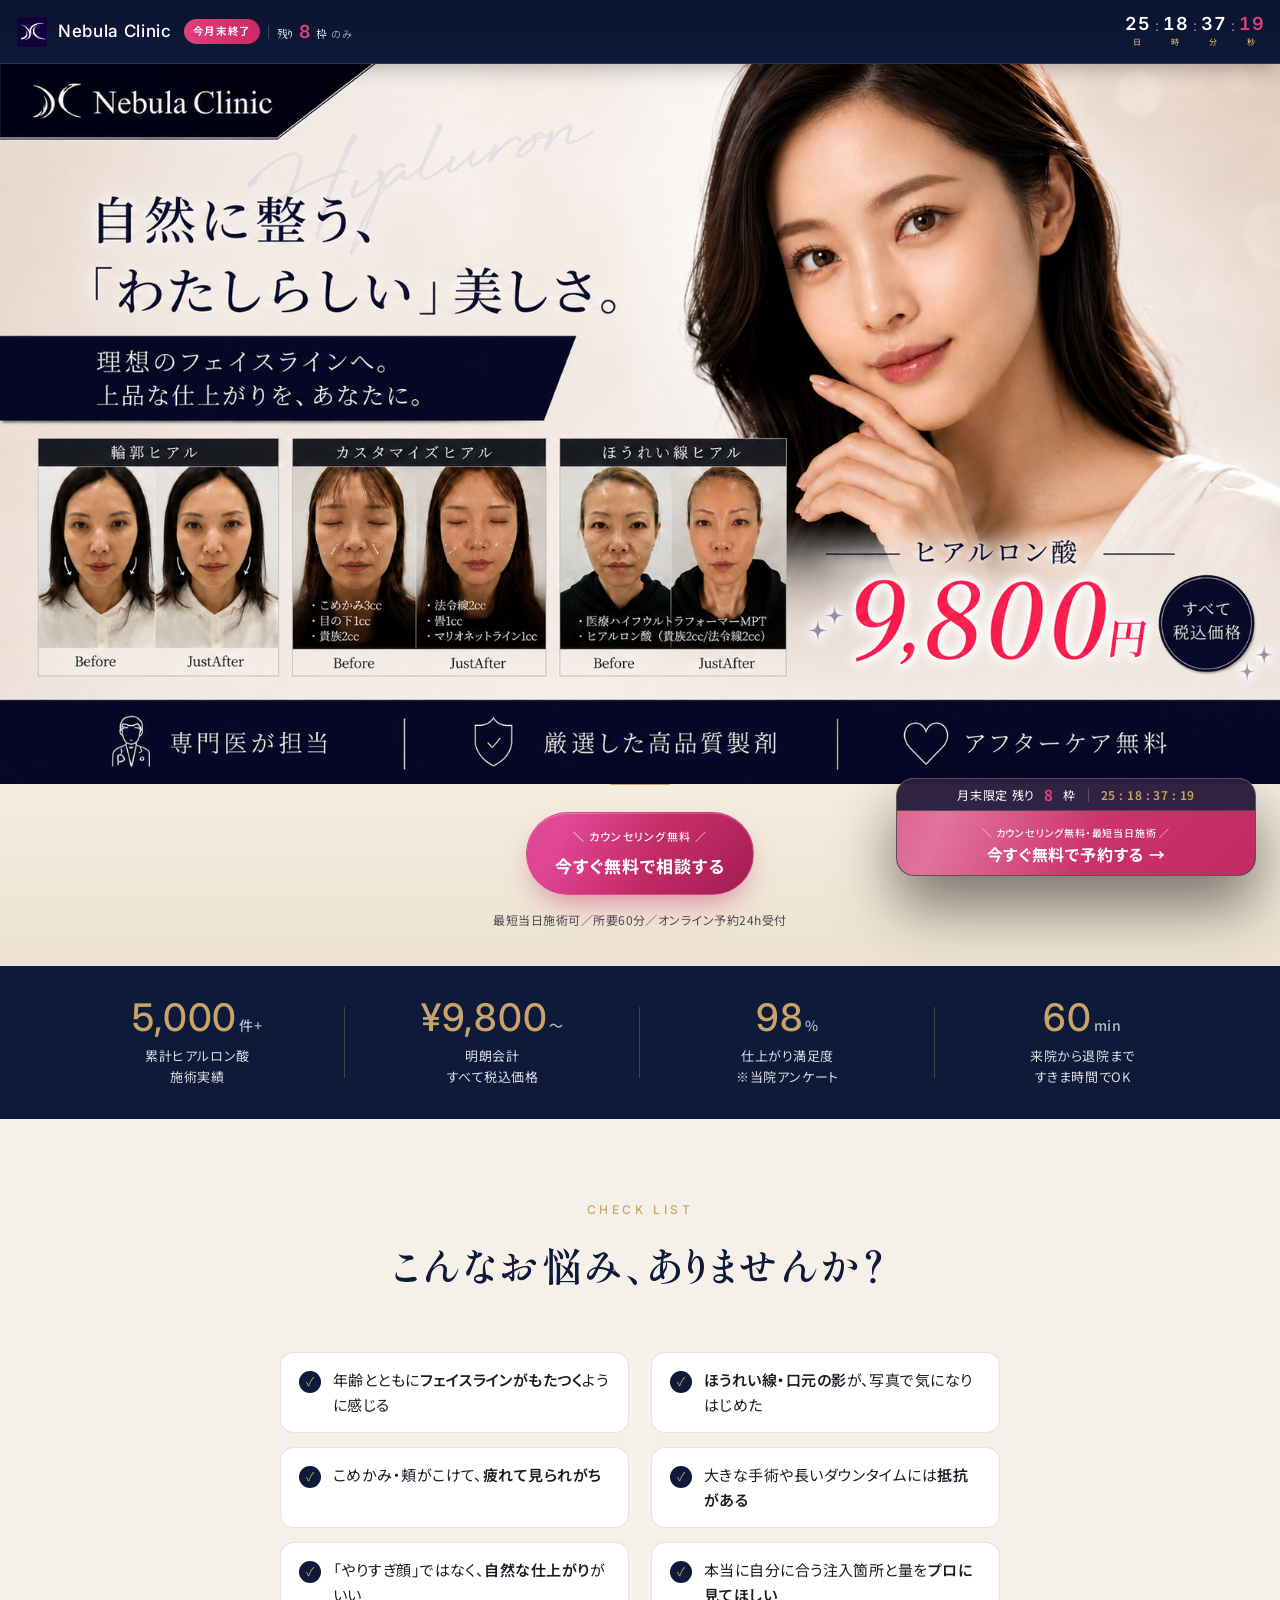
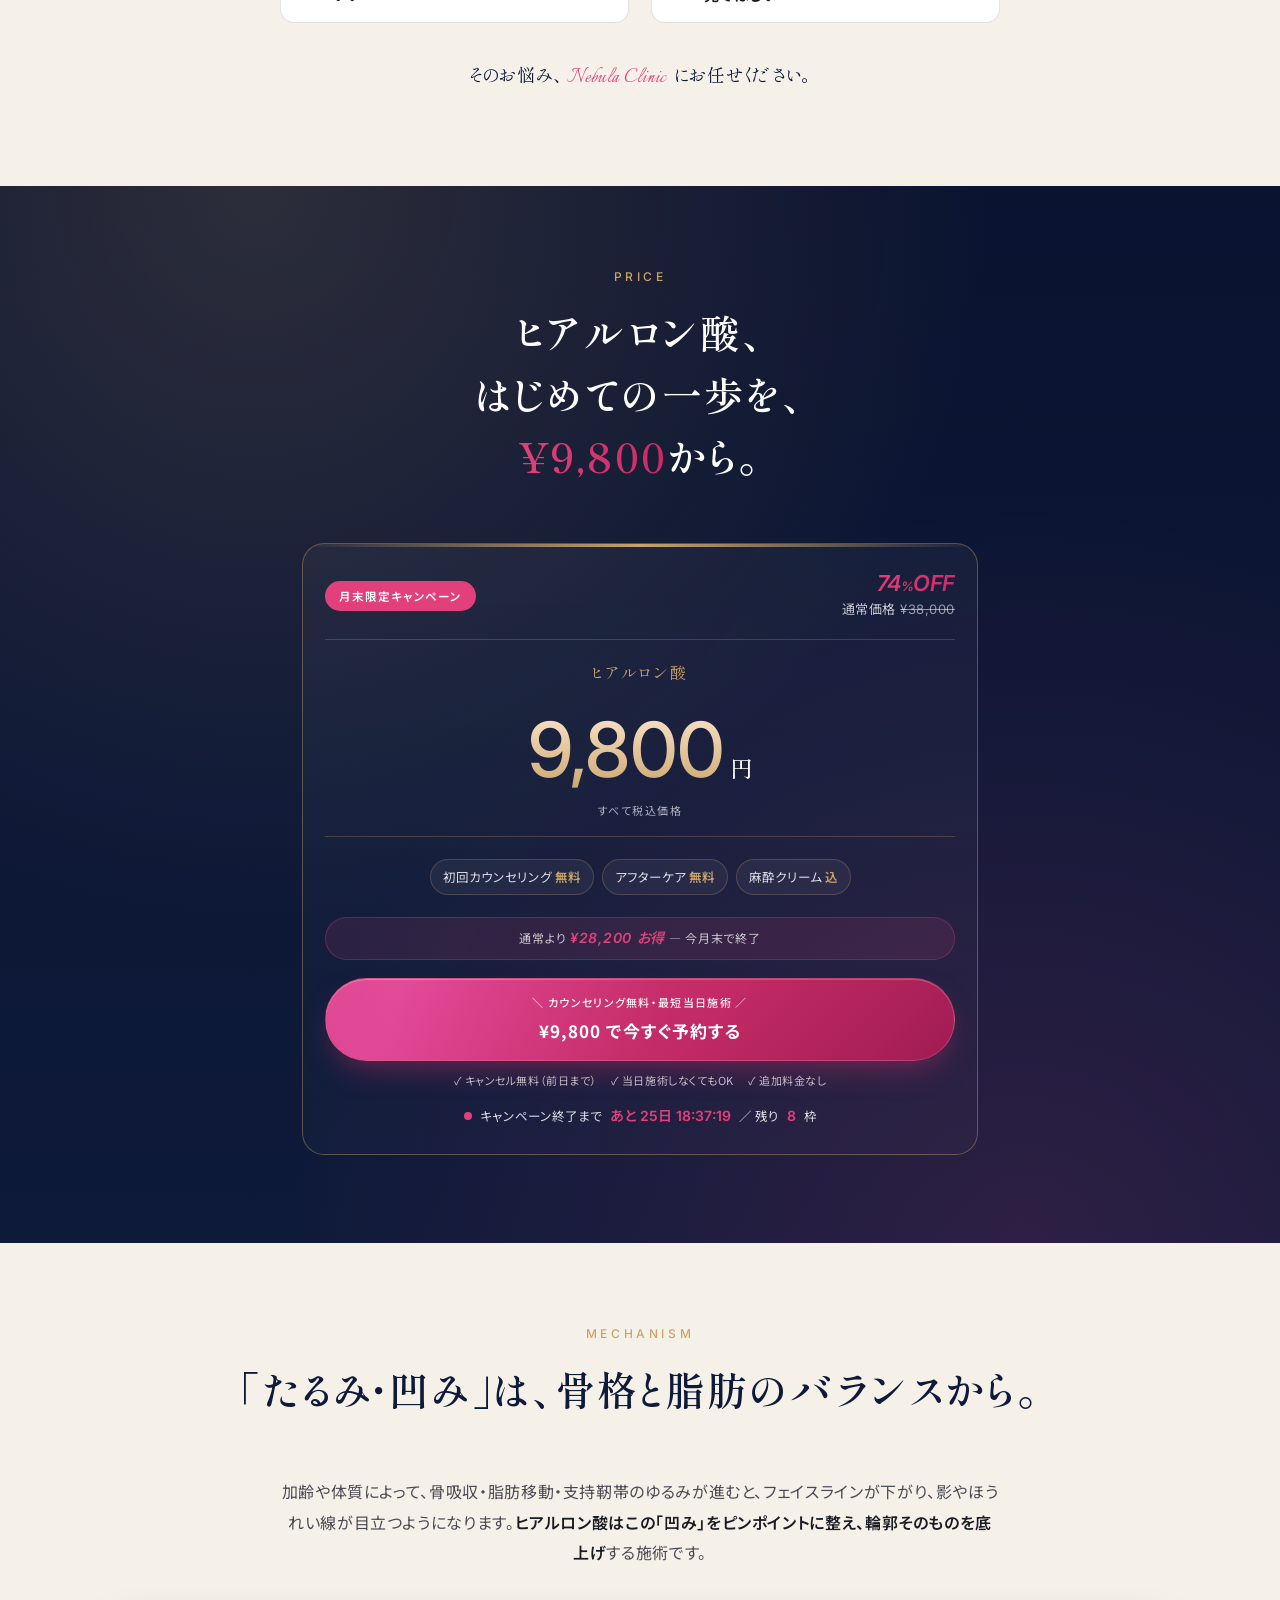
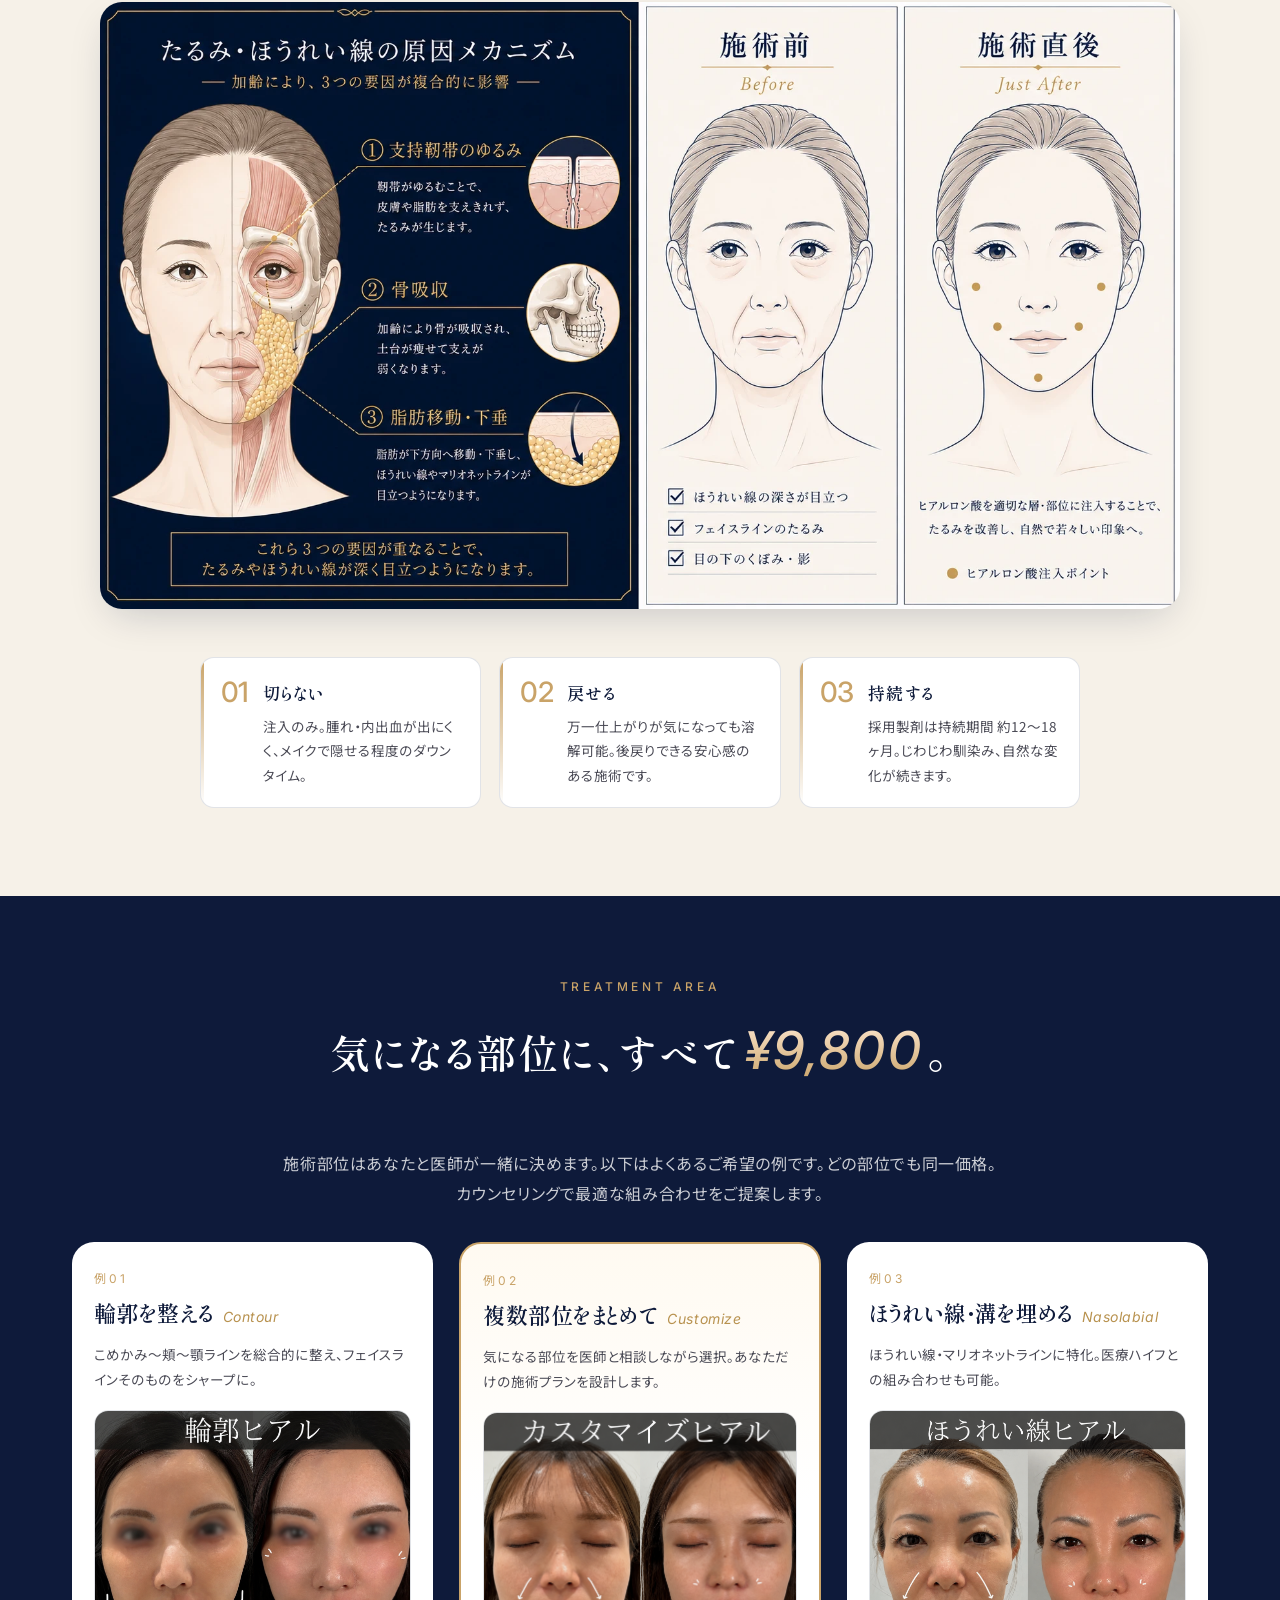
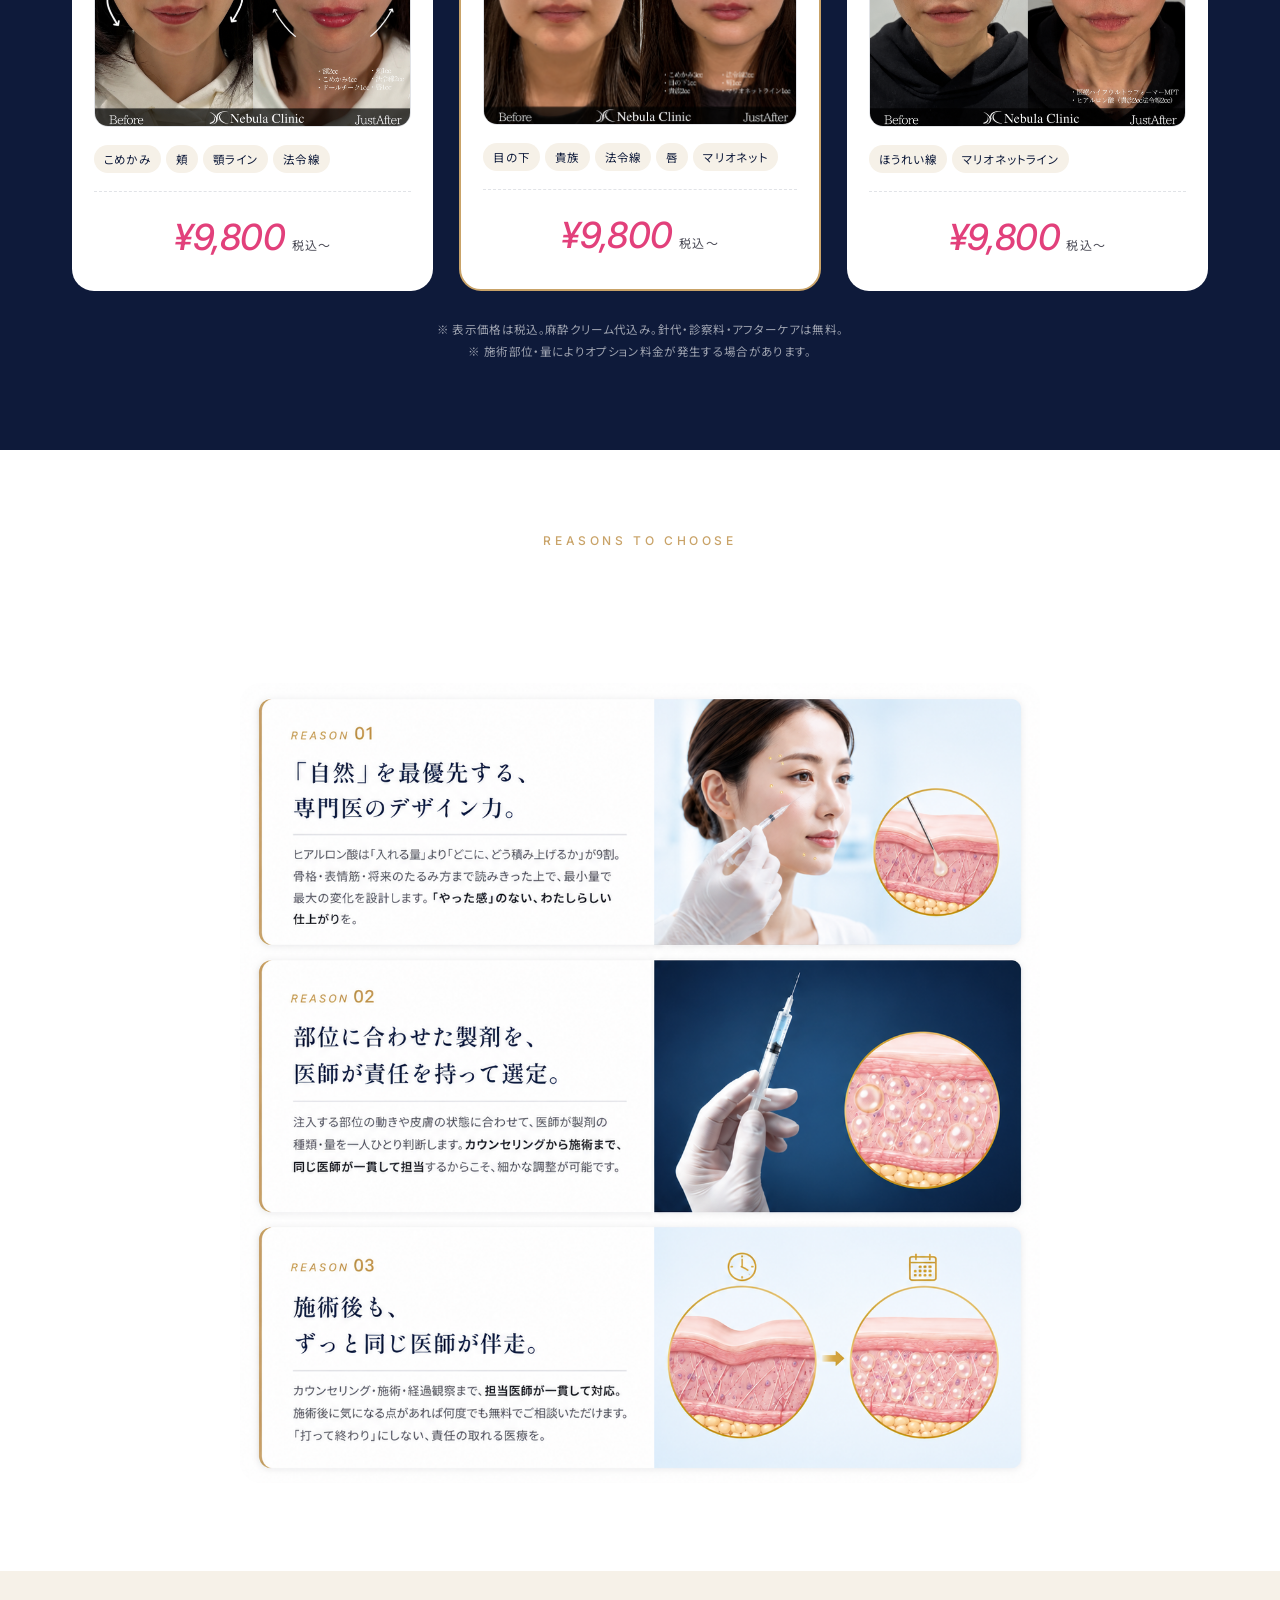
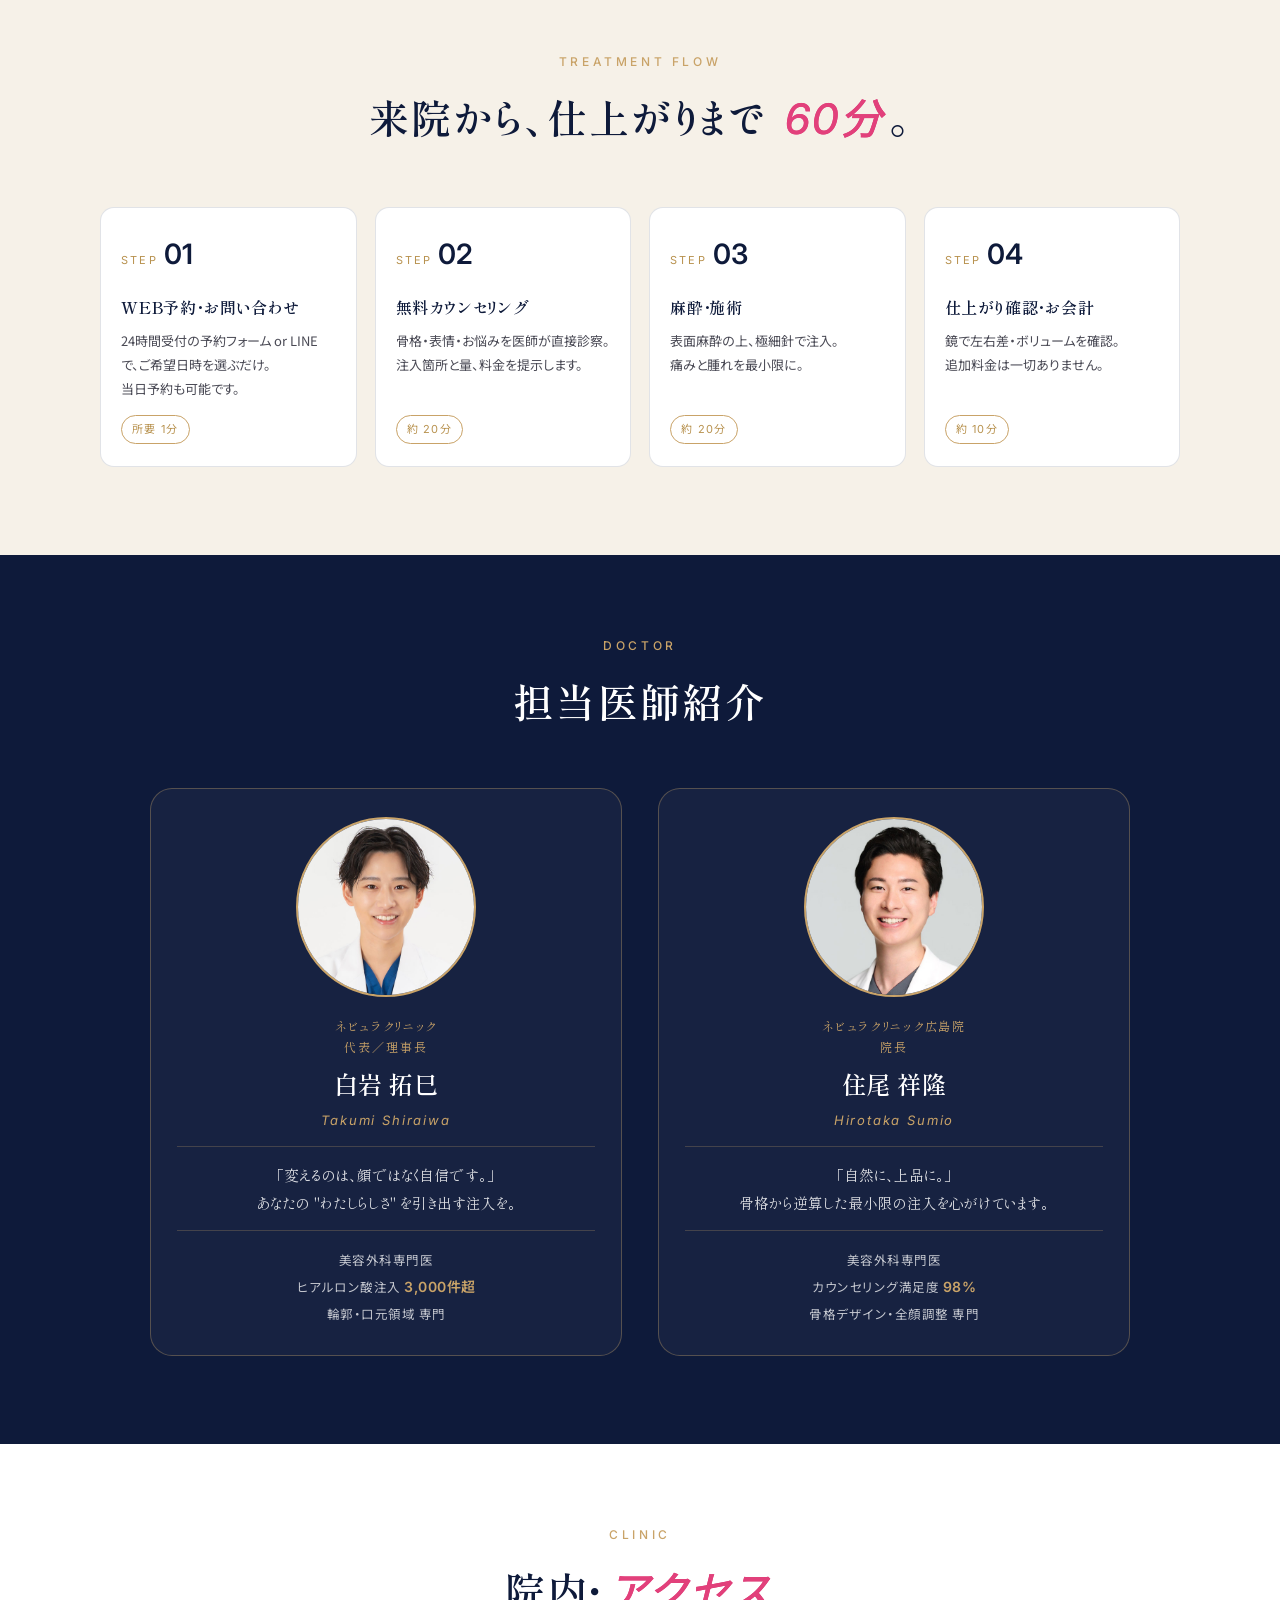
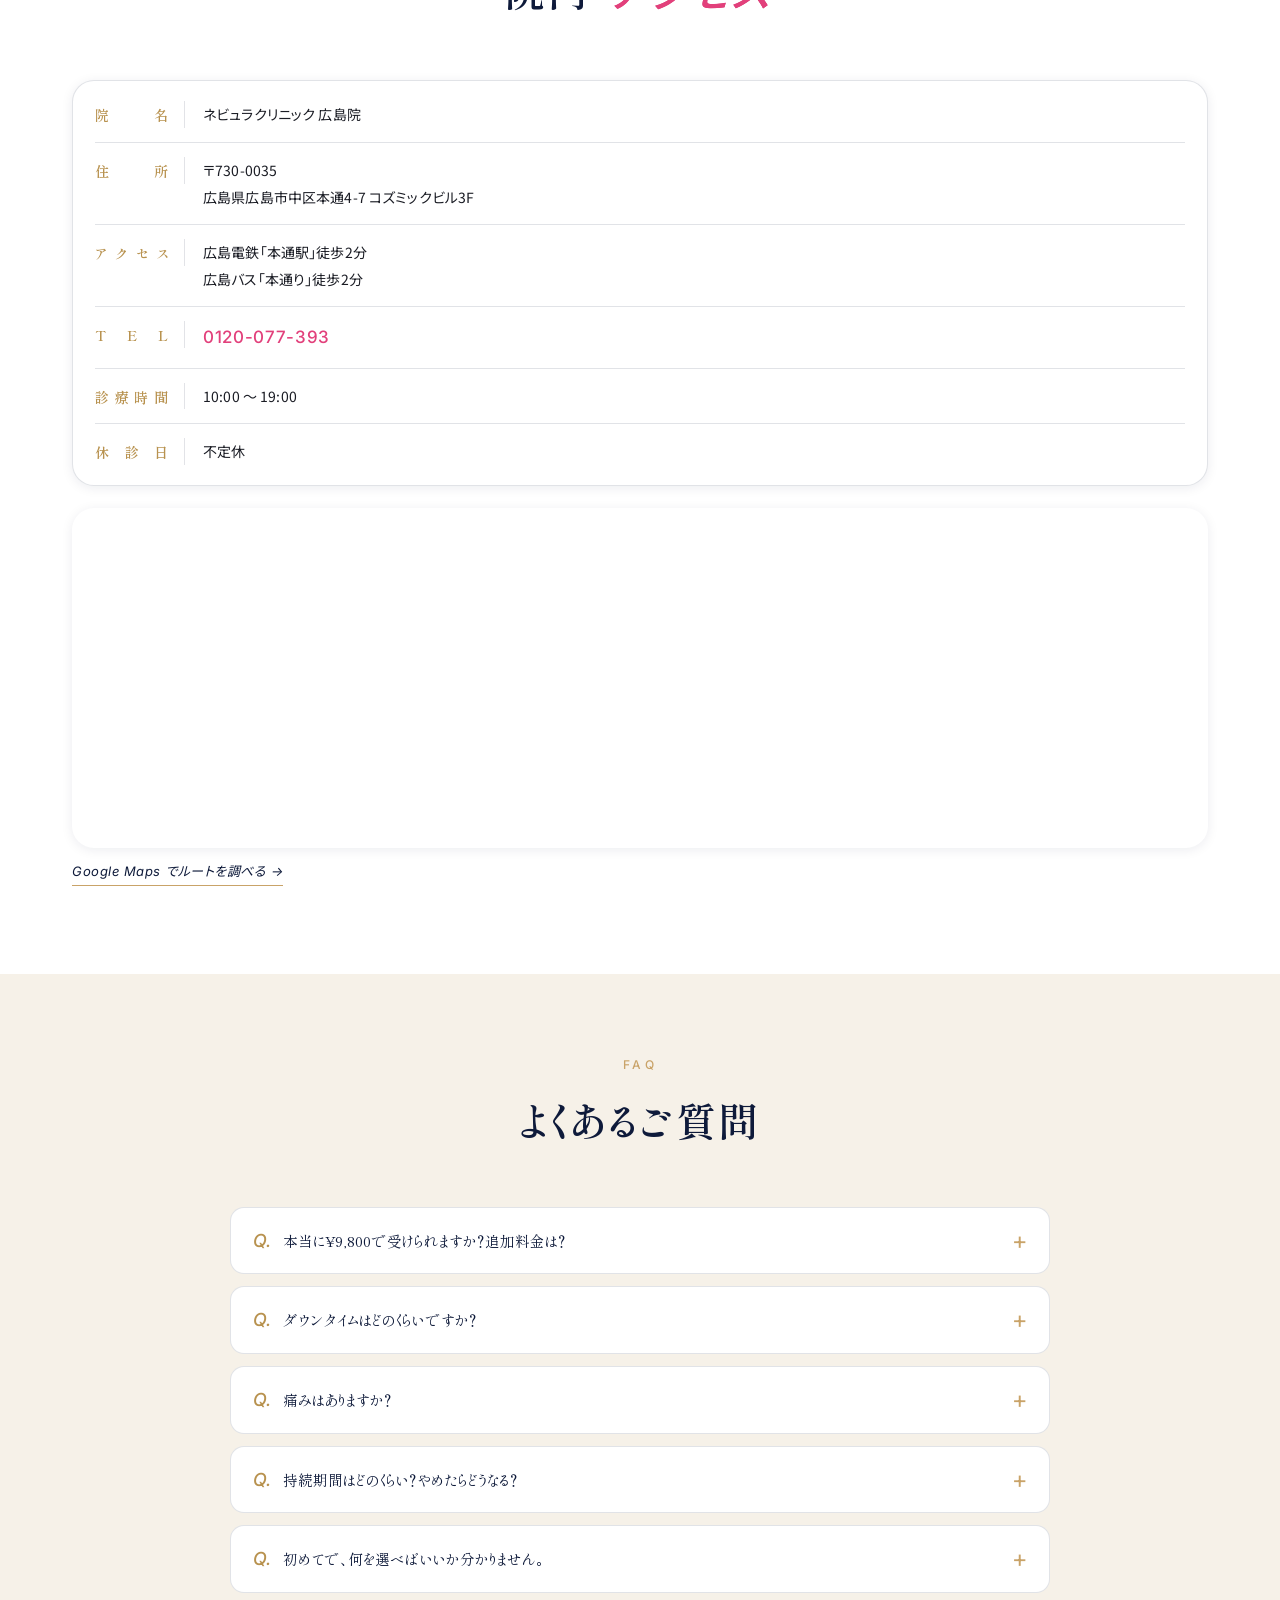
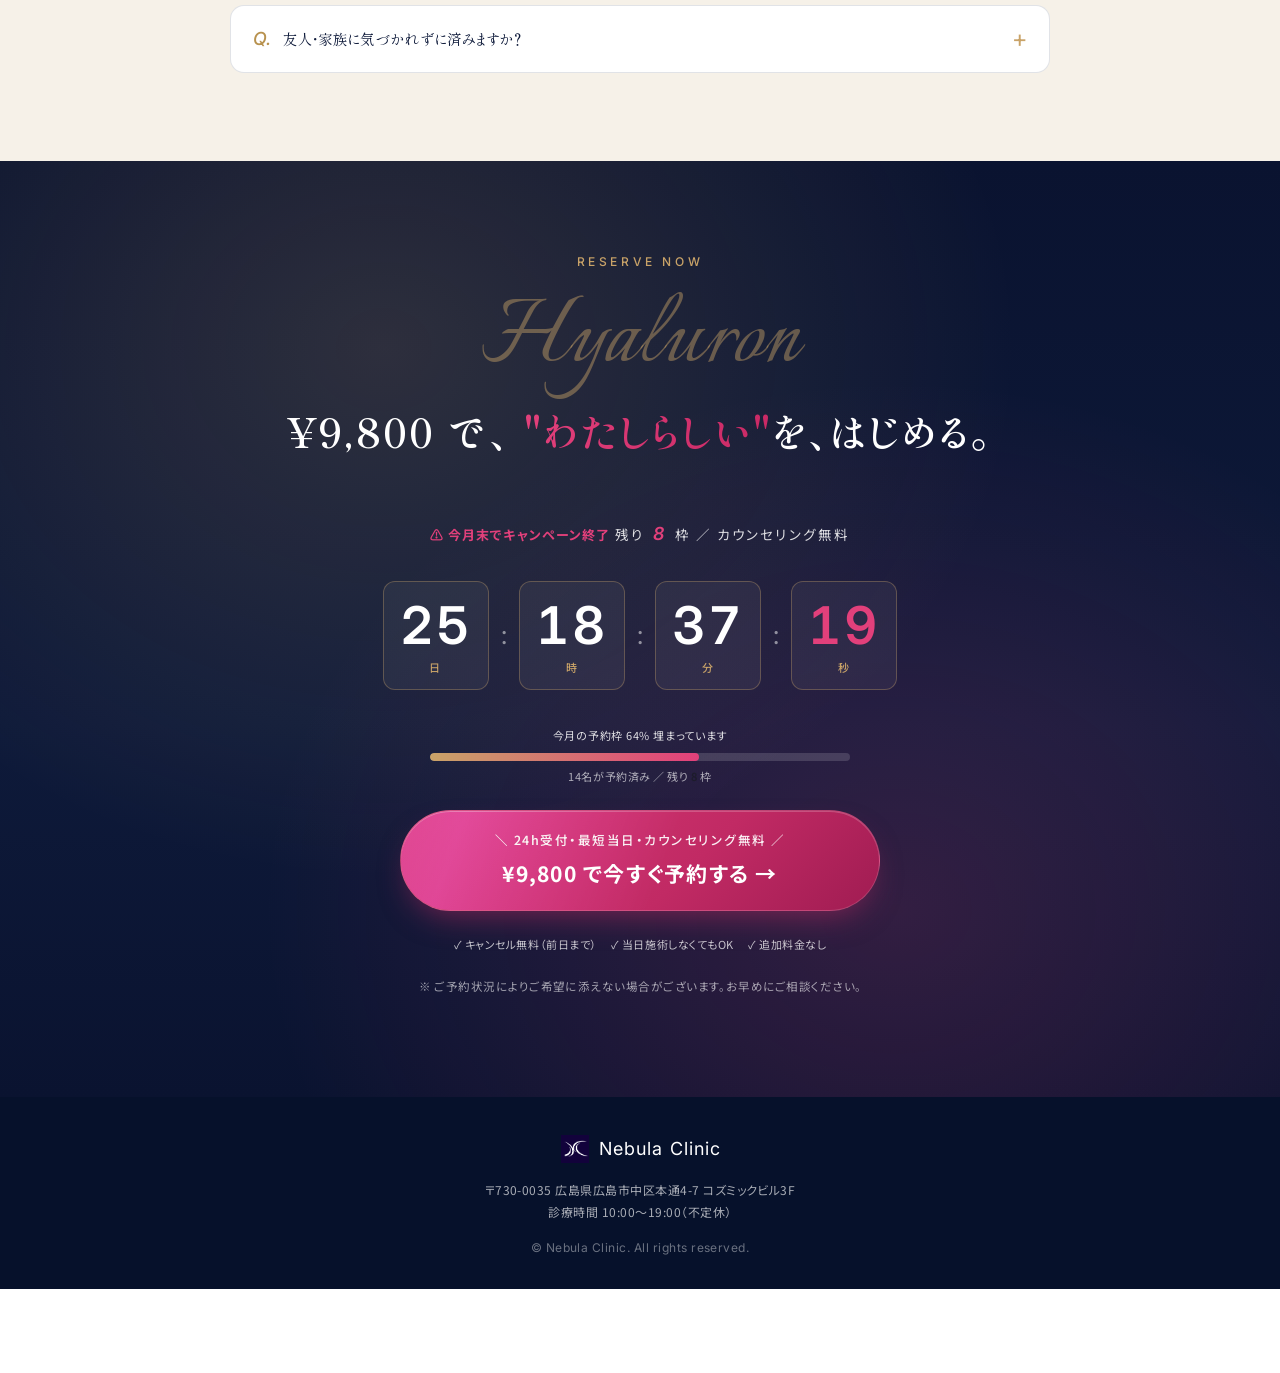
==== commit 28c6d648: "Restore TEL in clinic info section" ====
--- a/index.html
+++ b/index.html
@@ -340,6 +340,7 @@
           <div><dt>院　名</dt><dd>ネビュラクリニック 広島院</dd></div>
           <div><dt>住　所</dt><dd>〒730-0035<br/>広島県広島市中区本通4-7 コズミックビル3F</dd></div>
           <div><dt>アクセス</dt><dd>広島電鉄「本通駅」徒歩2分<br/>広島バス「本通り」徒歩2分</dd></div>
+          <div><dt>T E L</dt><dd><a href="tel:0120077393">0120-077-393</a></dd></div>
           <div><dt>診療時間</dt><dd>10:00 〜 19:00</dd></div>
           <div><dt>休 診 日</dt><dd>不定休</dd></div>
         </dl>
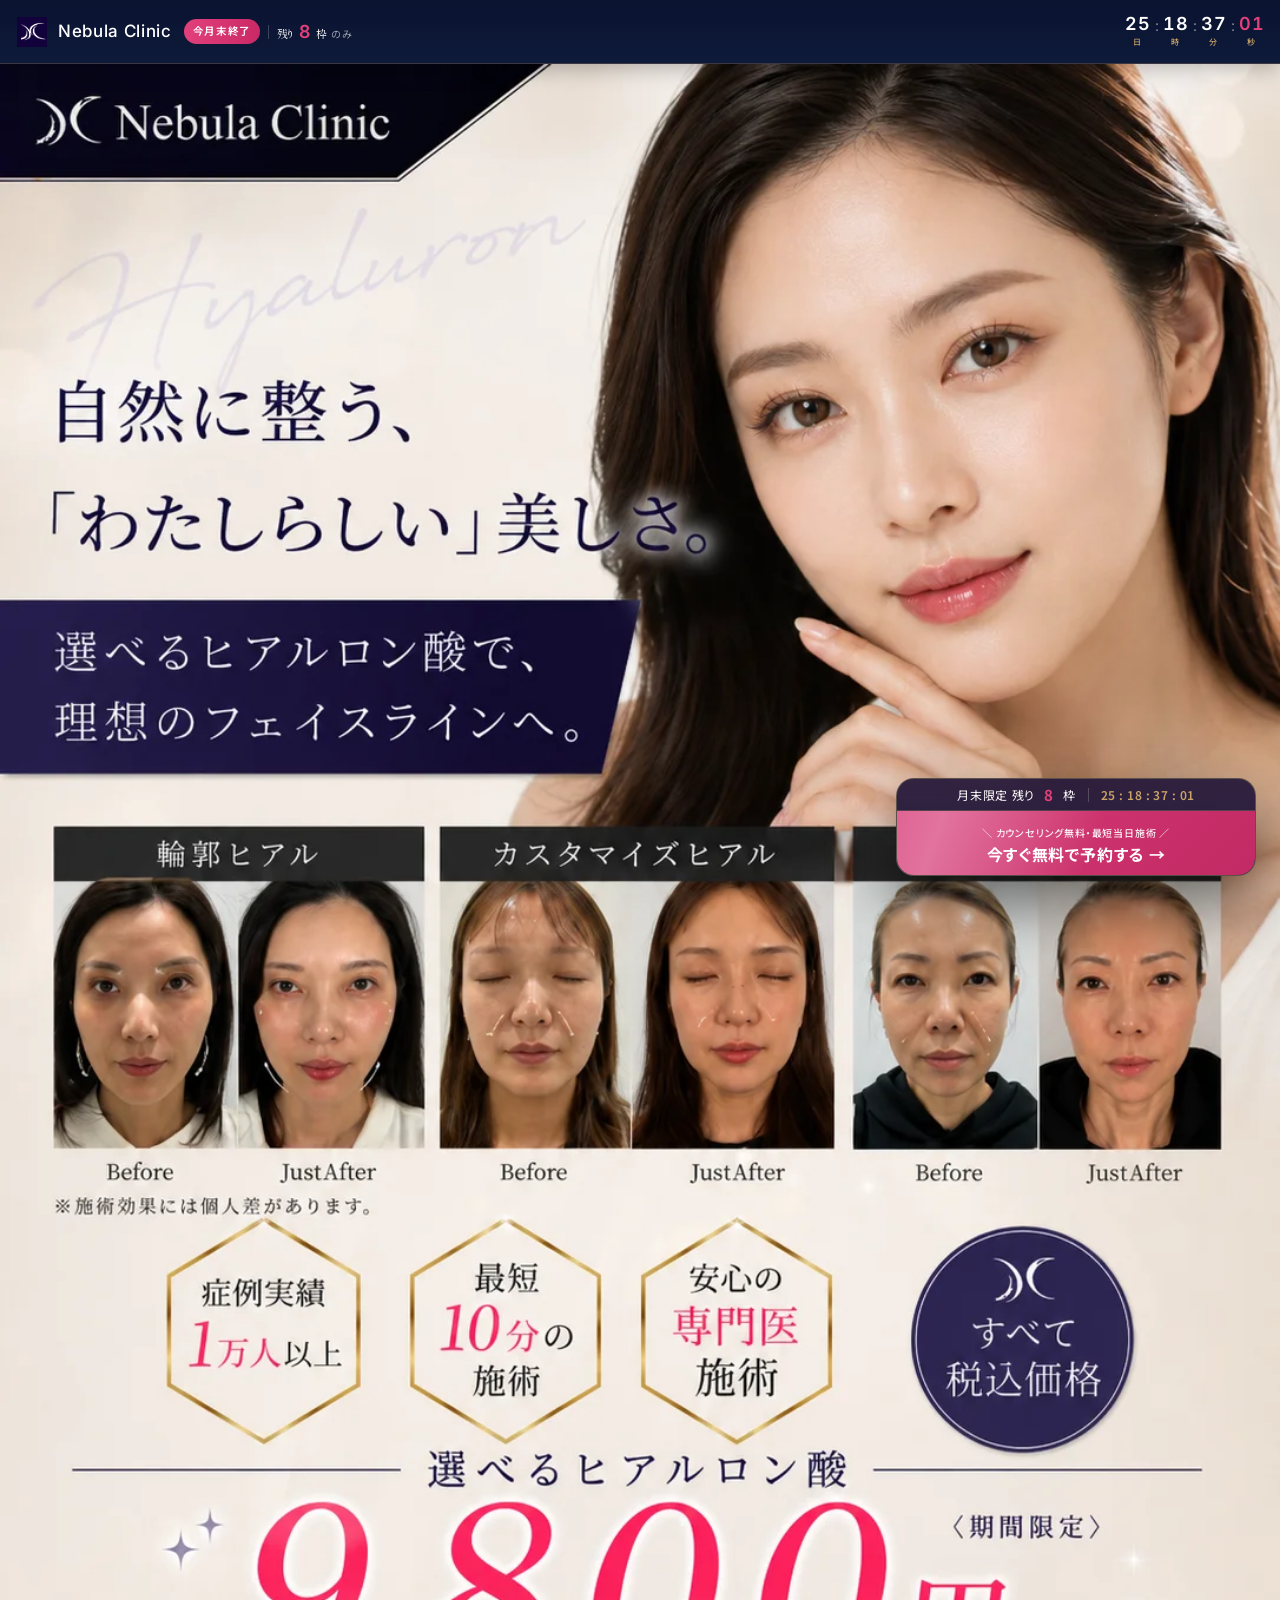
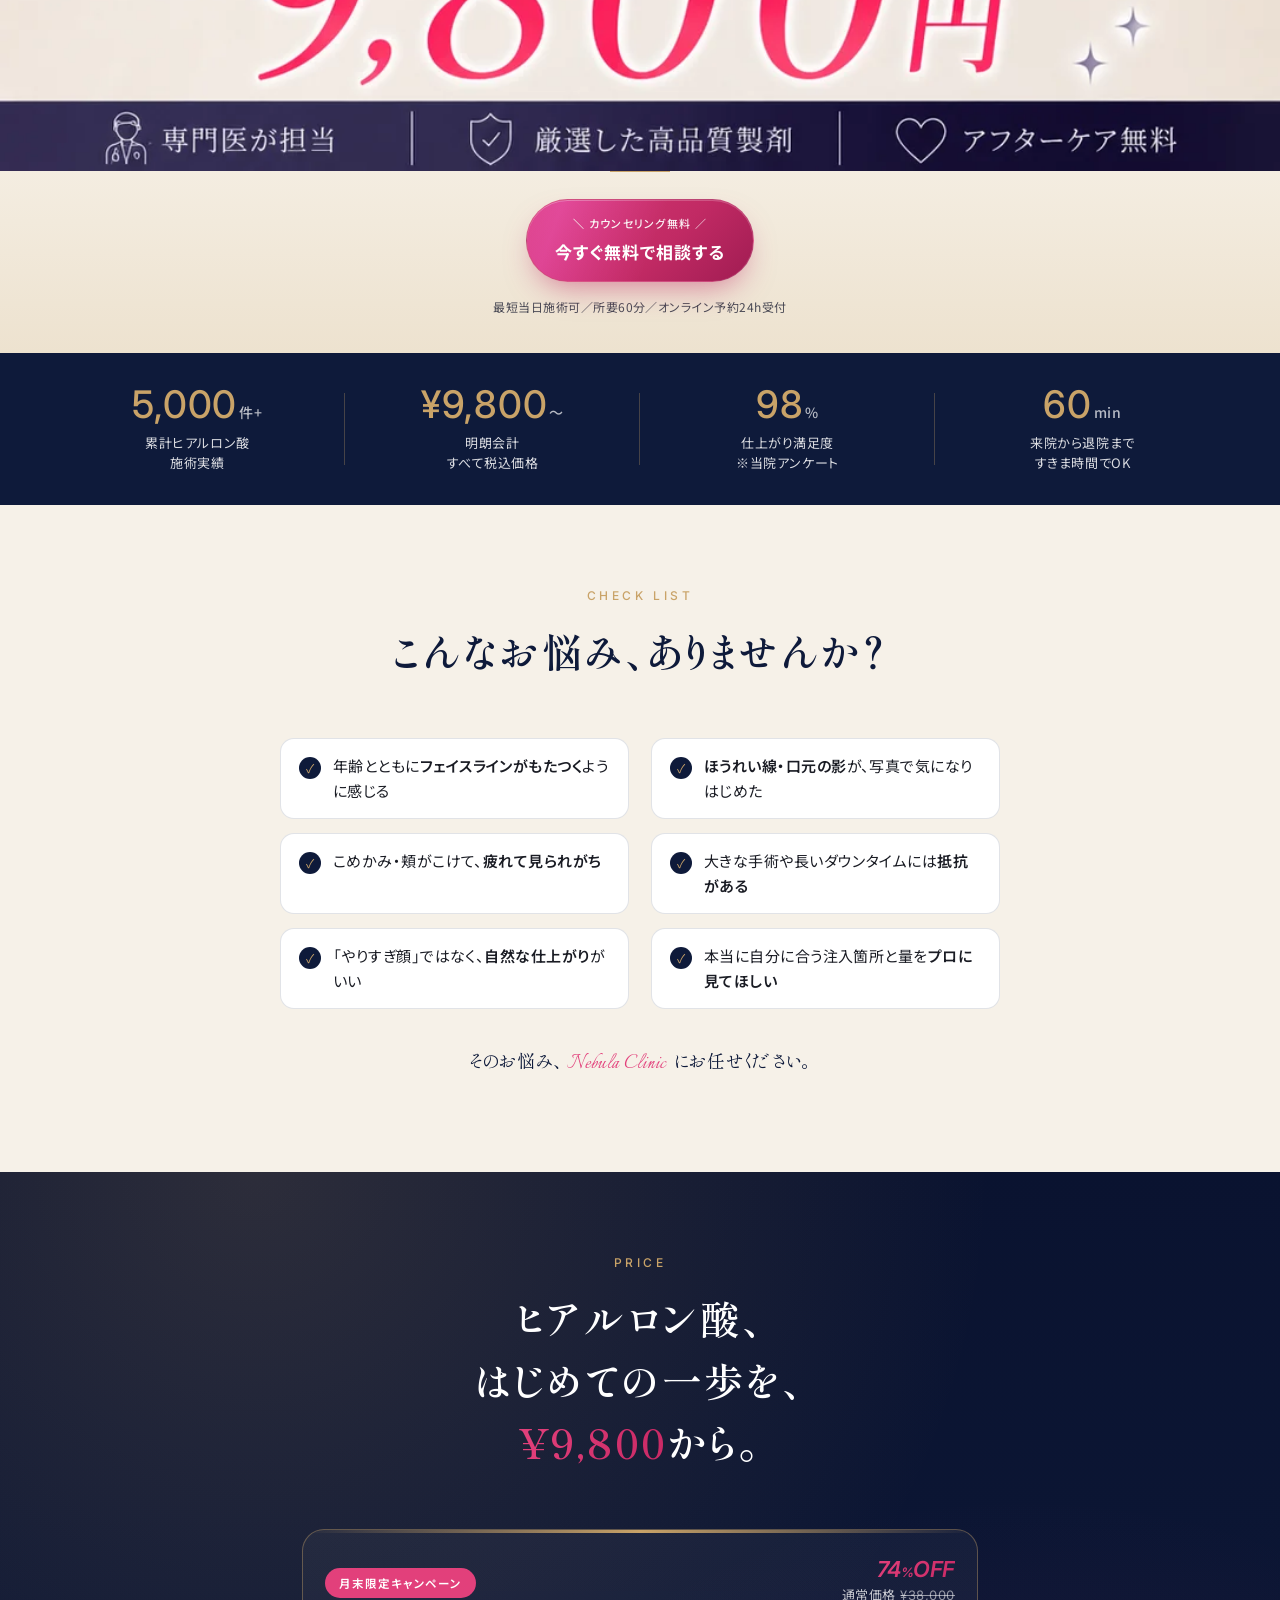
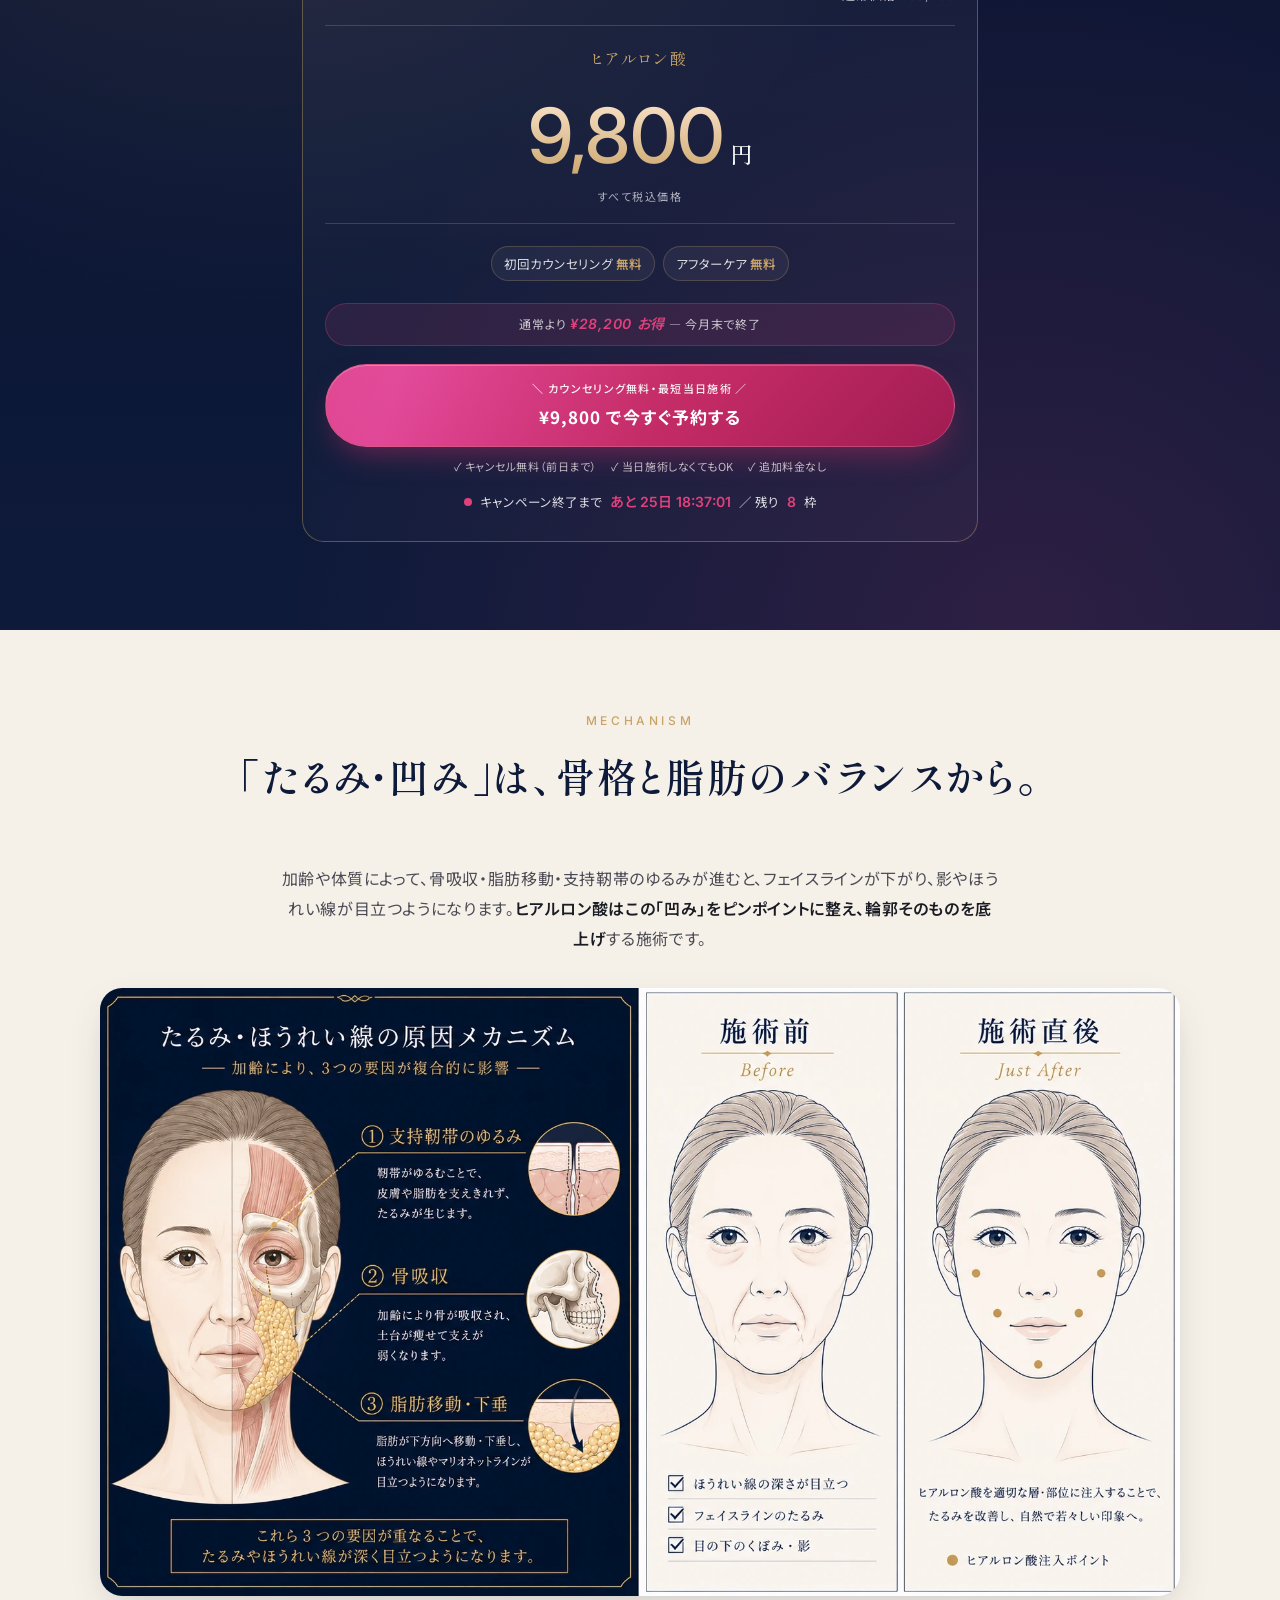
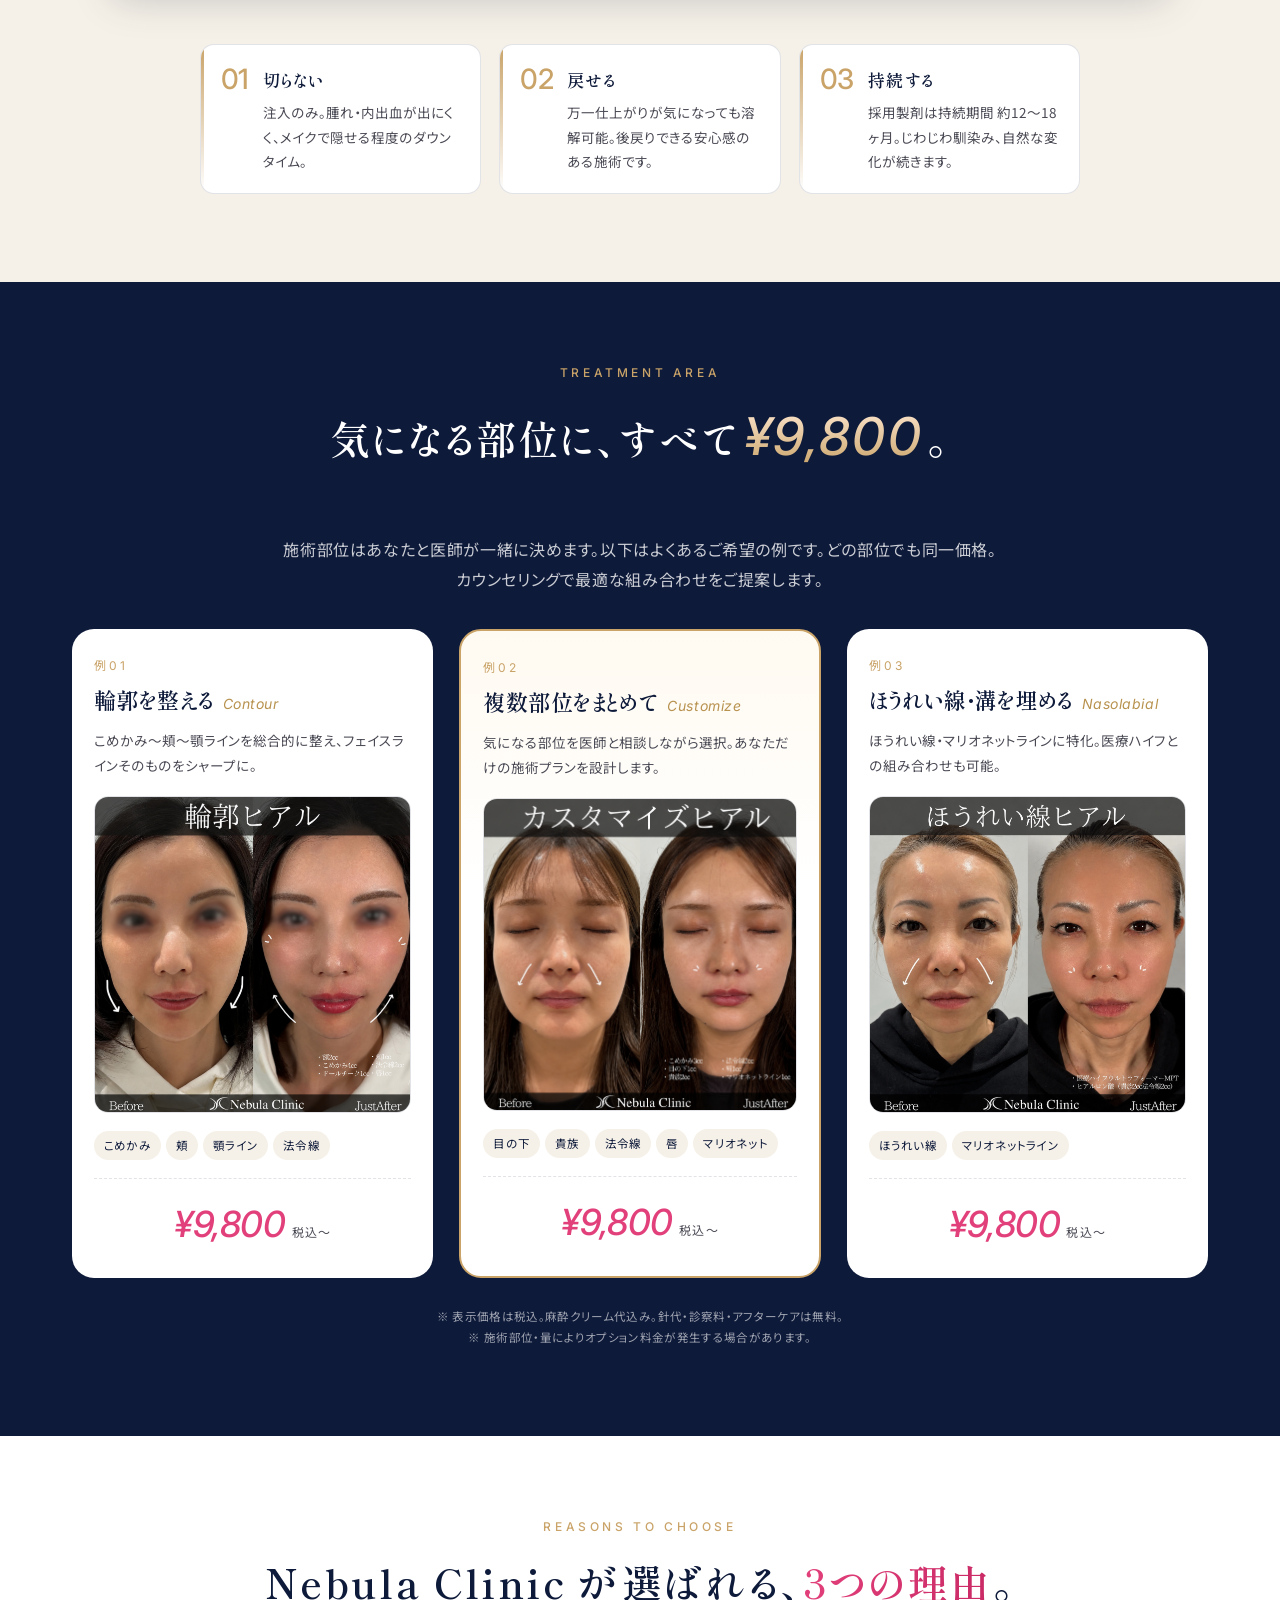
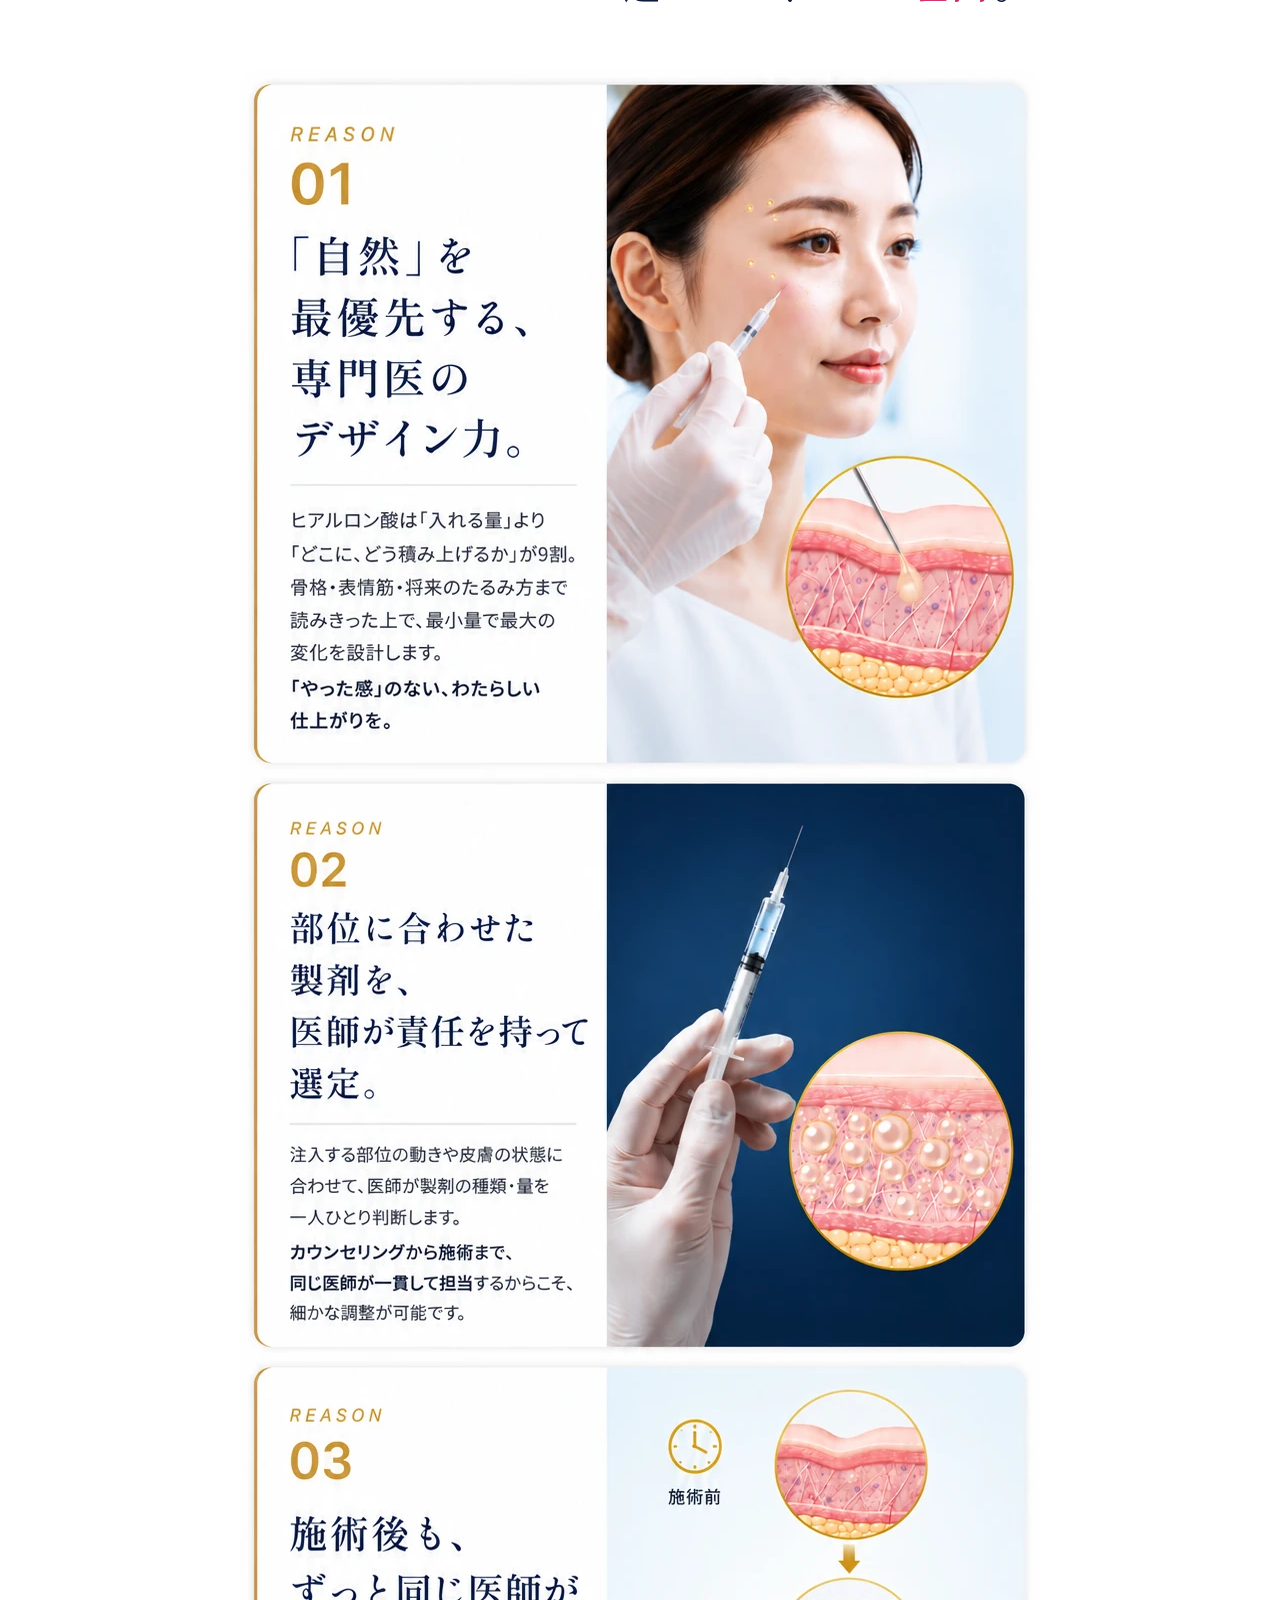
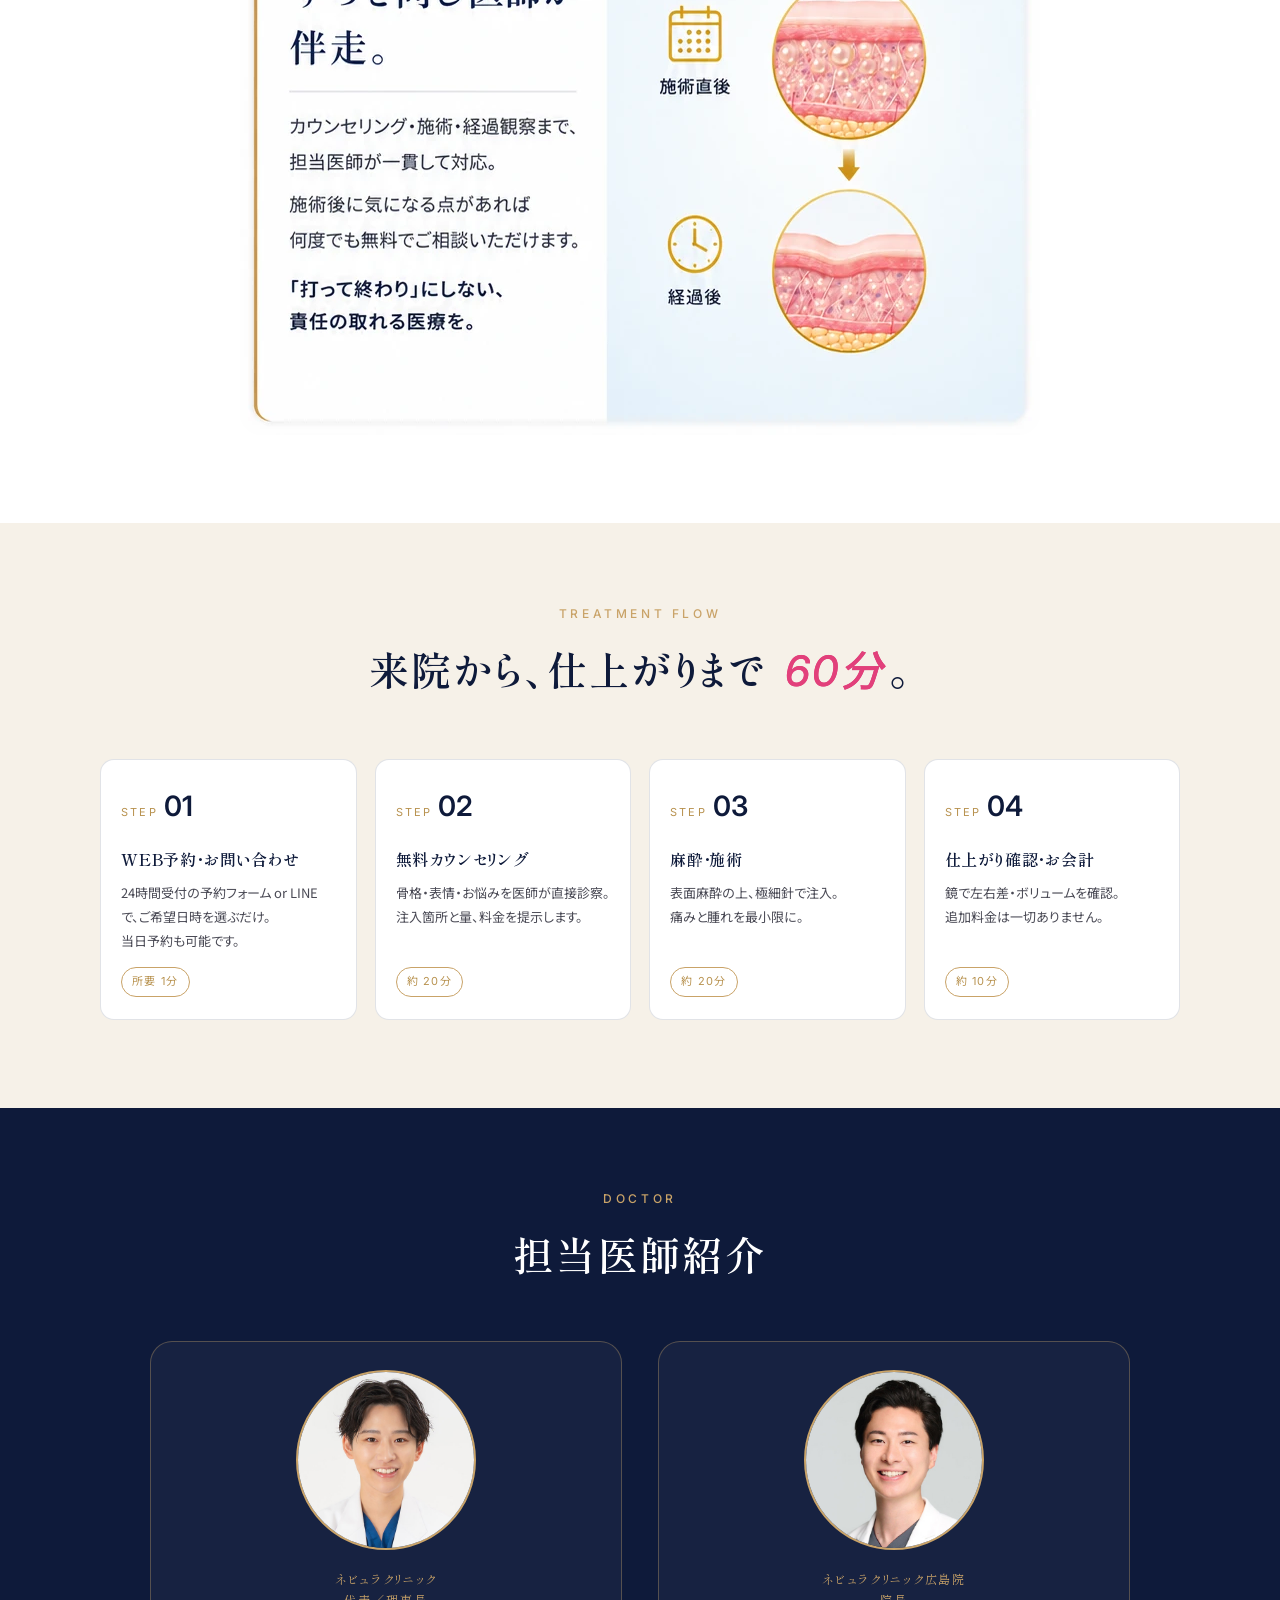
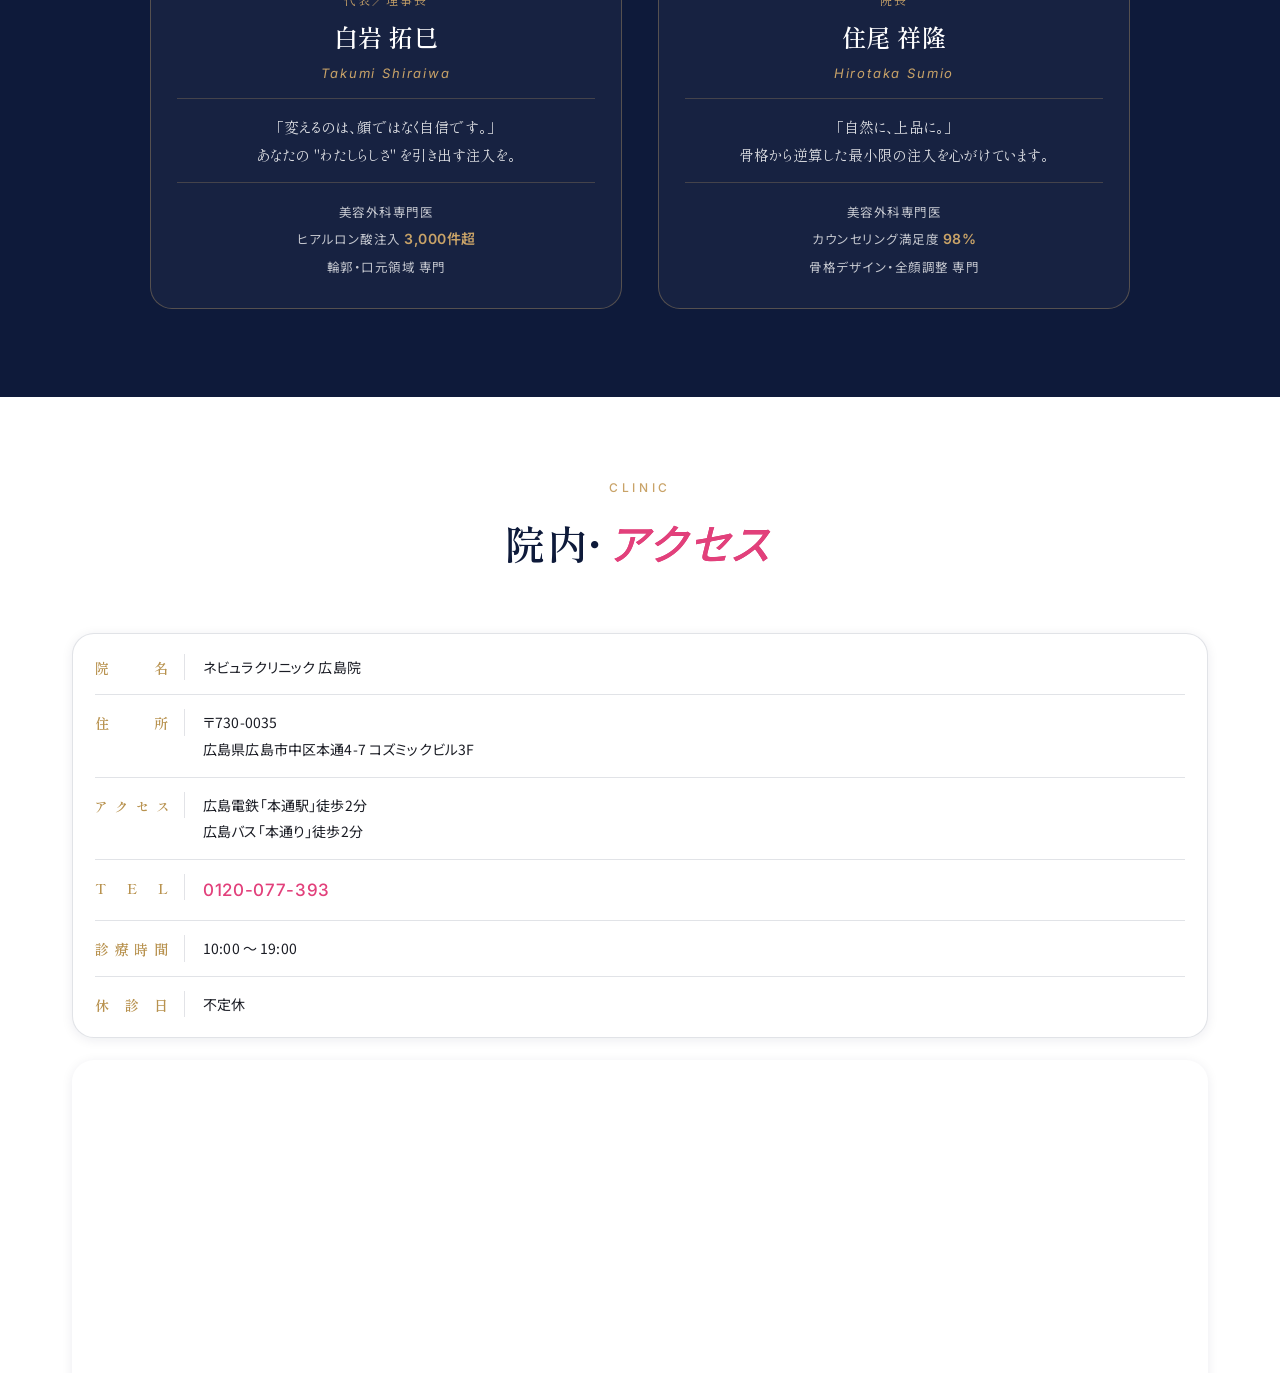
==== commit 35e08727: "Fix slot meter display, remove anesthetic bullet" ====
--- a/index.html
+++ b/index.html
@@ -140,7 +140,6 @@
           <ul class="price-card__bullets">
             <li>初回カウンセリング <strong>無料</strong></li>
             <li>アフターケア <strong>無料</strong></li>
-            <li>麻酔クリーム <strong>込</strong></li>
           </ul>
           <p class="price-card__saving">通常より <strong>¥28,200 お得</strong> — 今月末で終了</p>
           <a class="cta cta--primary cta--block" href="https://reservation.medical-force.com/c/4a7a018bbb624b30a34610d92e61a5f1?landing_event_id=2cfa3225-1e08-4f30-b72d-8ef38a2a5c15&_gl=1*oysdcn*_gcl_au*MTY2MDA2ODQ5LjE3Nzg0ODMxOTU.*_ga*MzE3OTk0ODUuMTc3ODQ4MzE5Ng..*_ga_W604VMFVQ4*czE3Nzg0ODMxOTUkbzEkZzAkdDE3Nzg0ODMxOTUkajYwJGwwJGgw" target="_blank" rel="noopener">
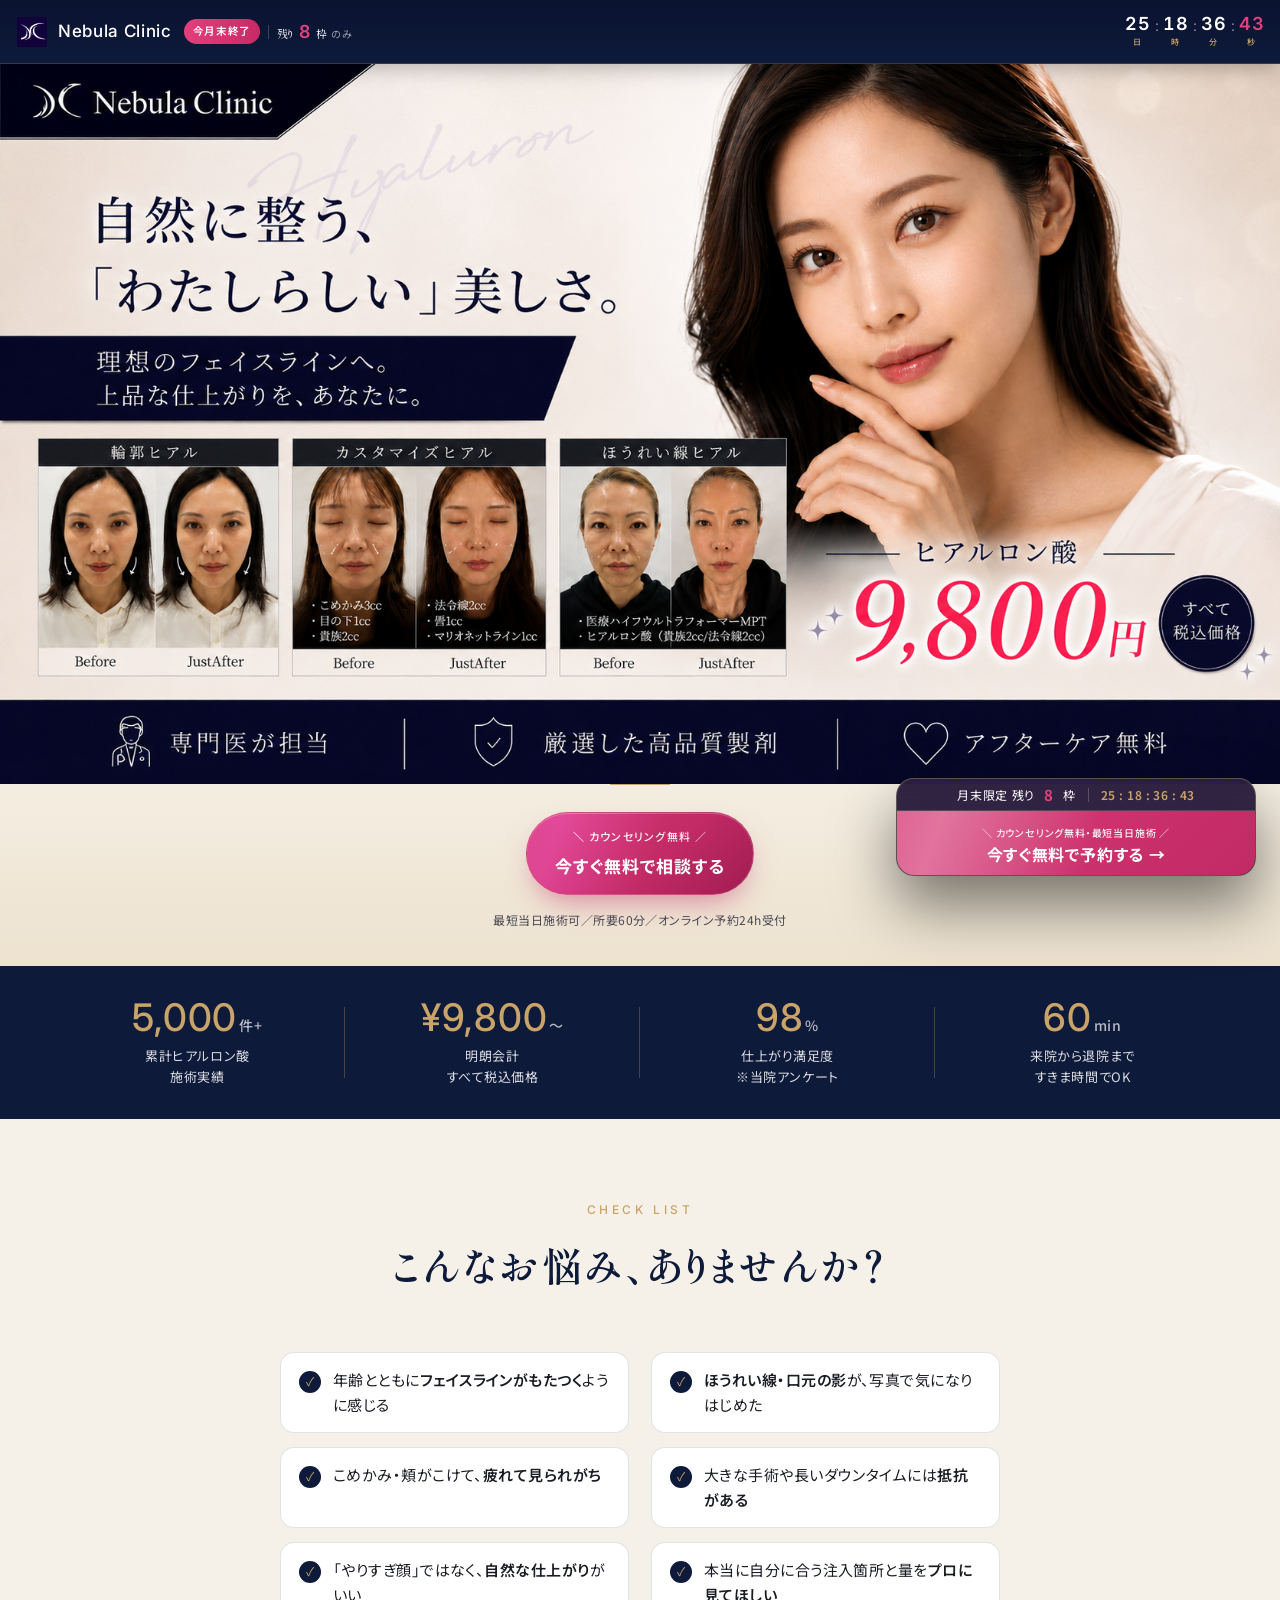
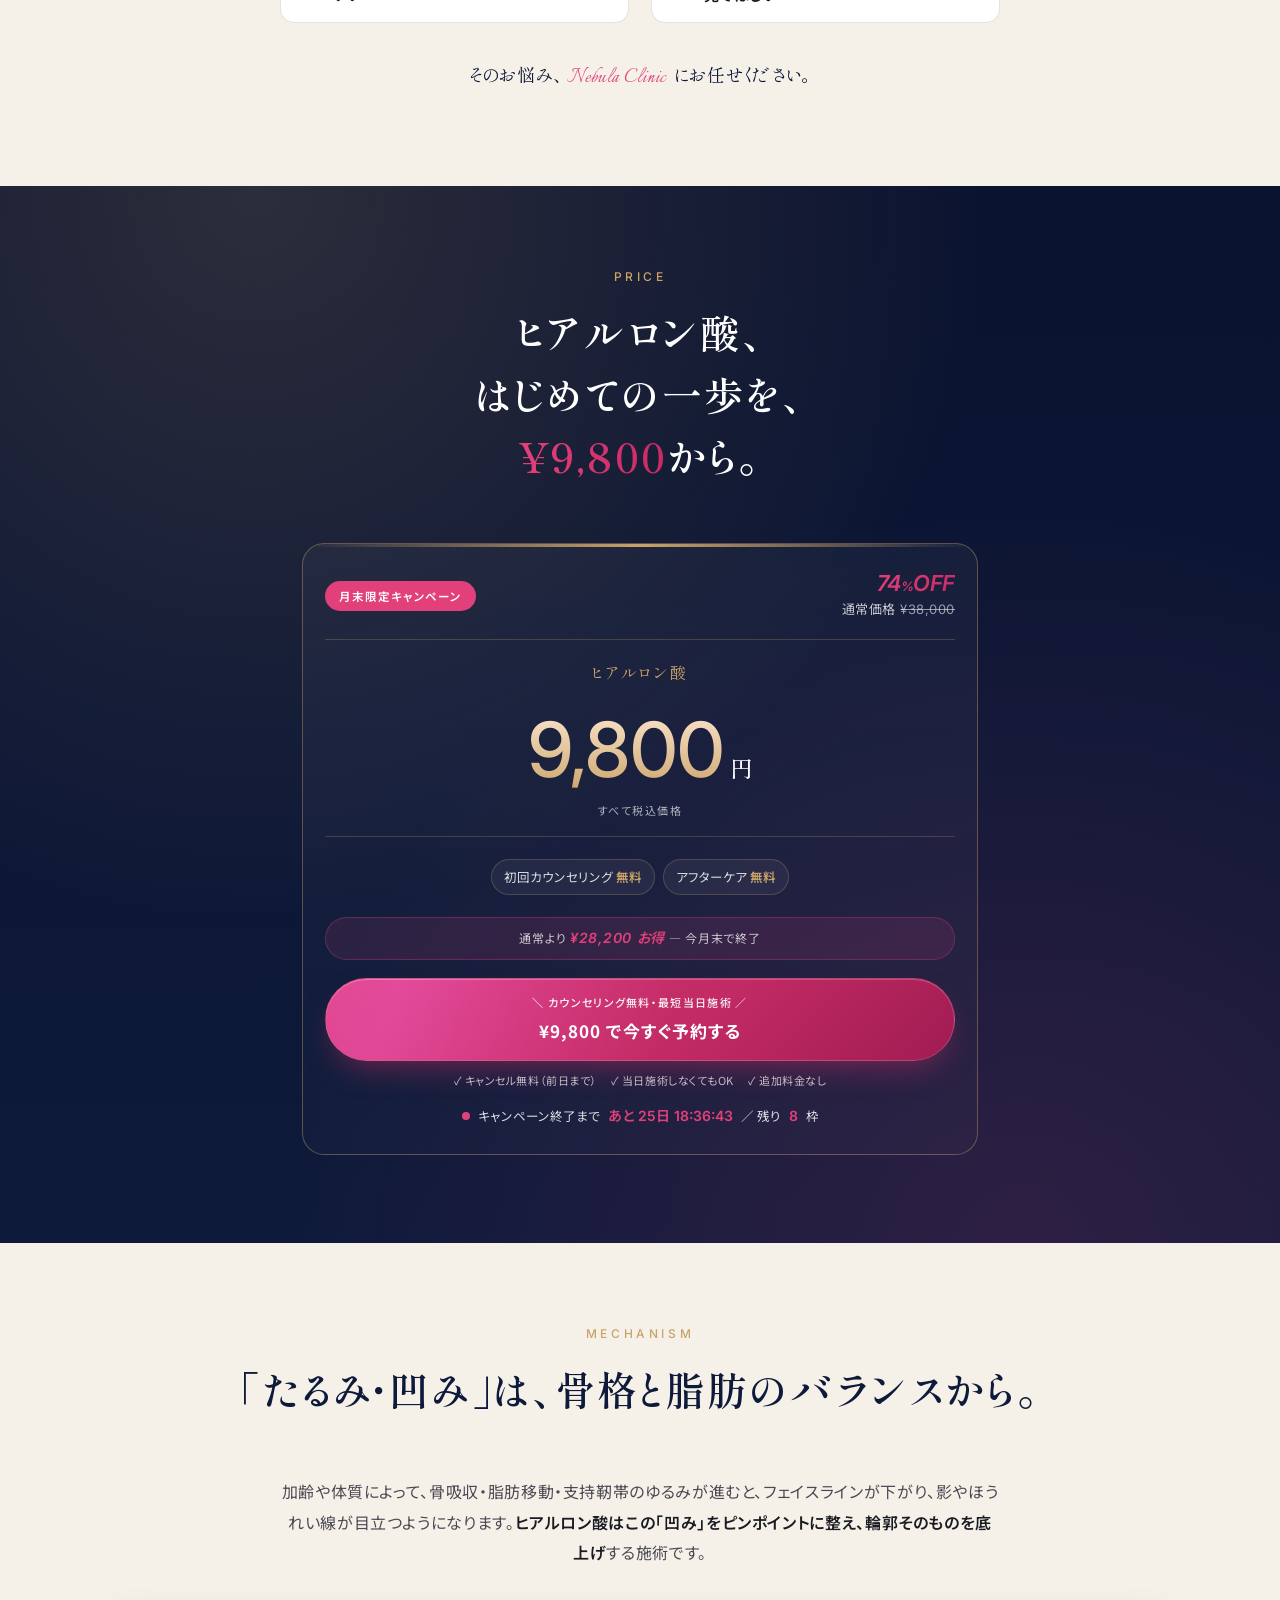
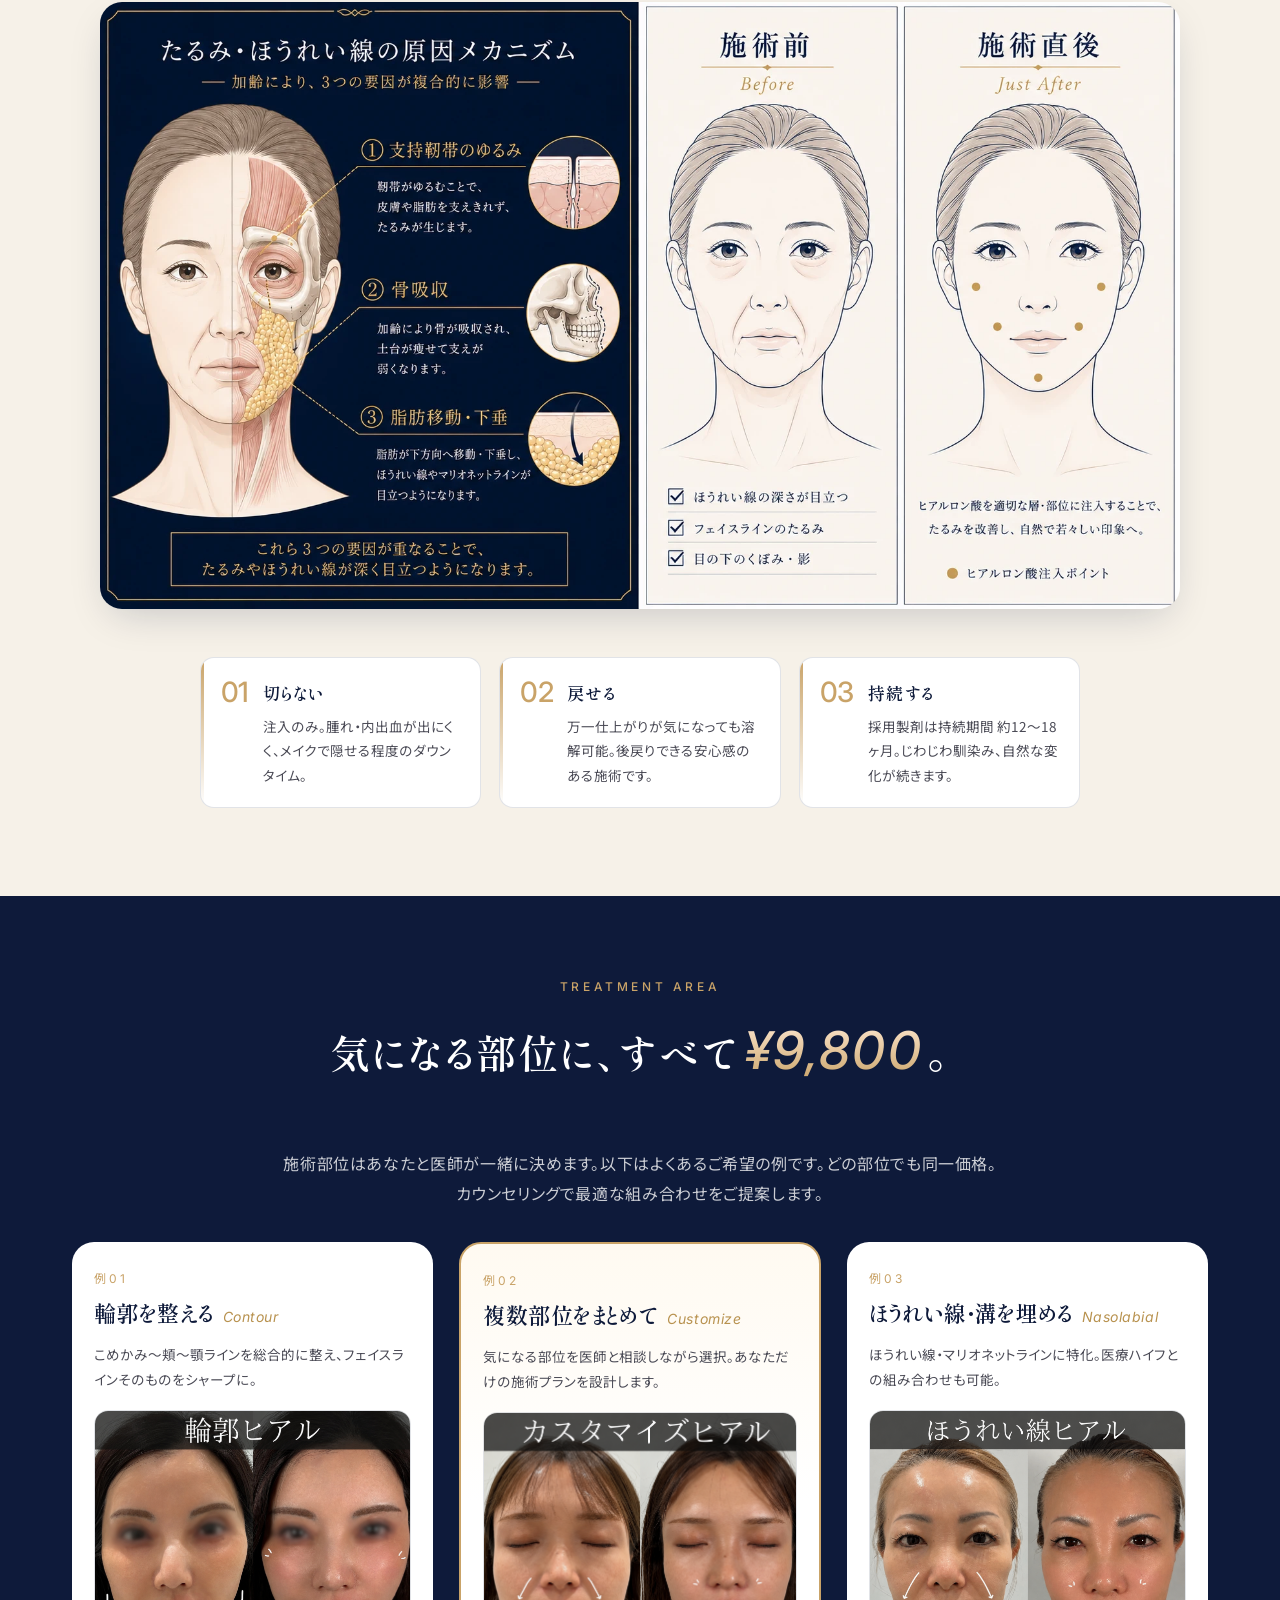
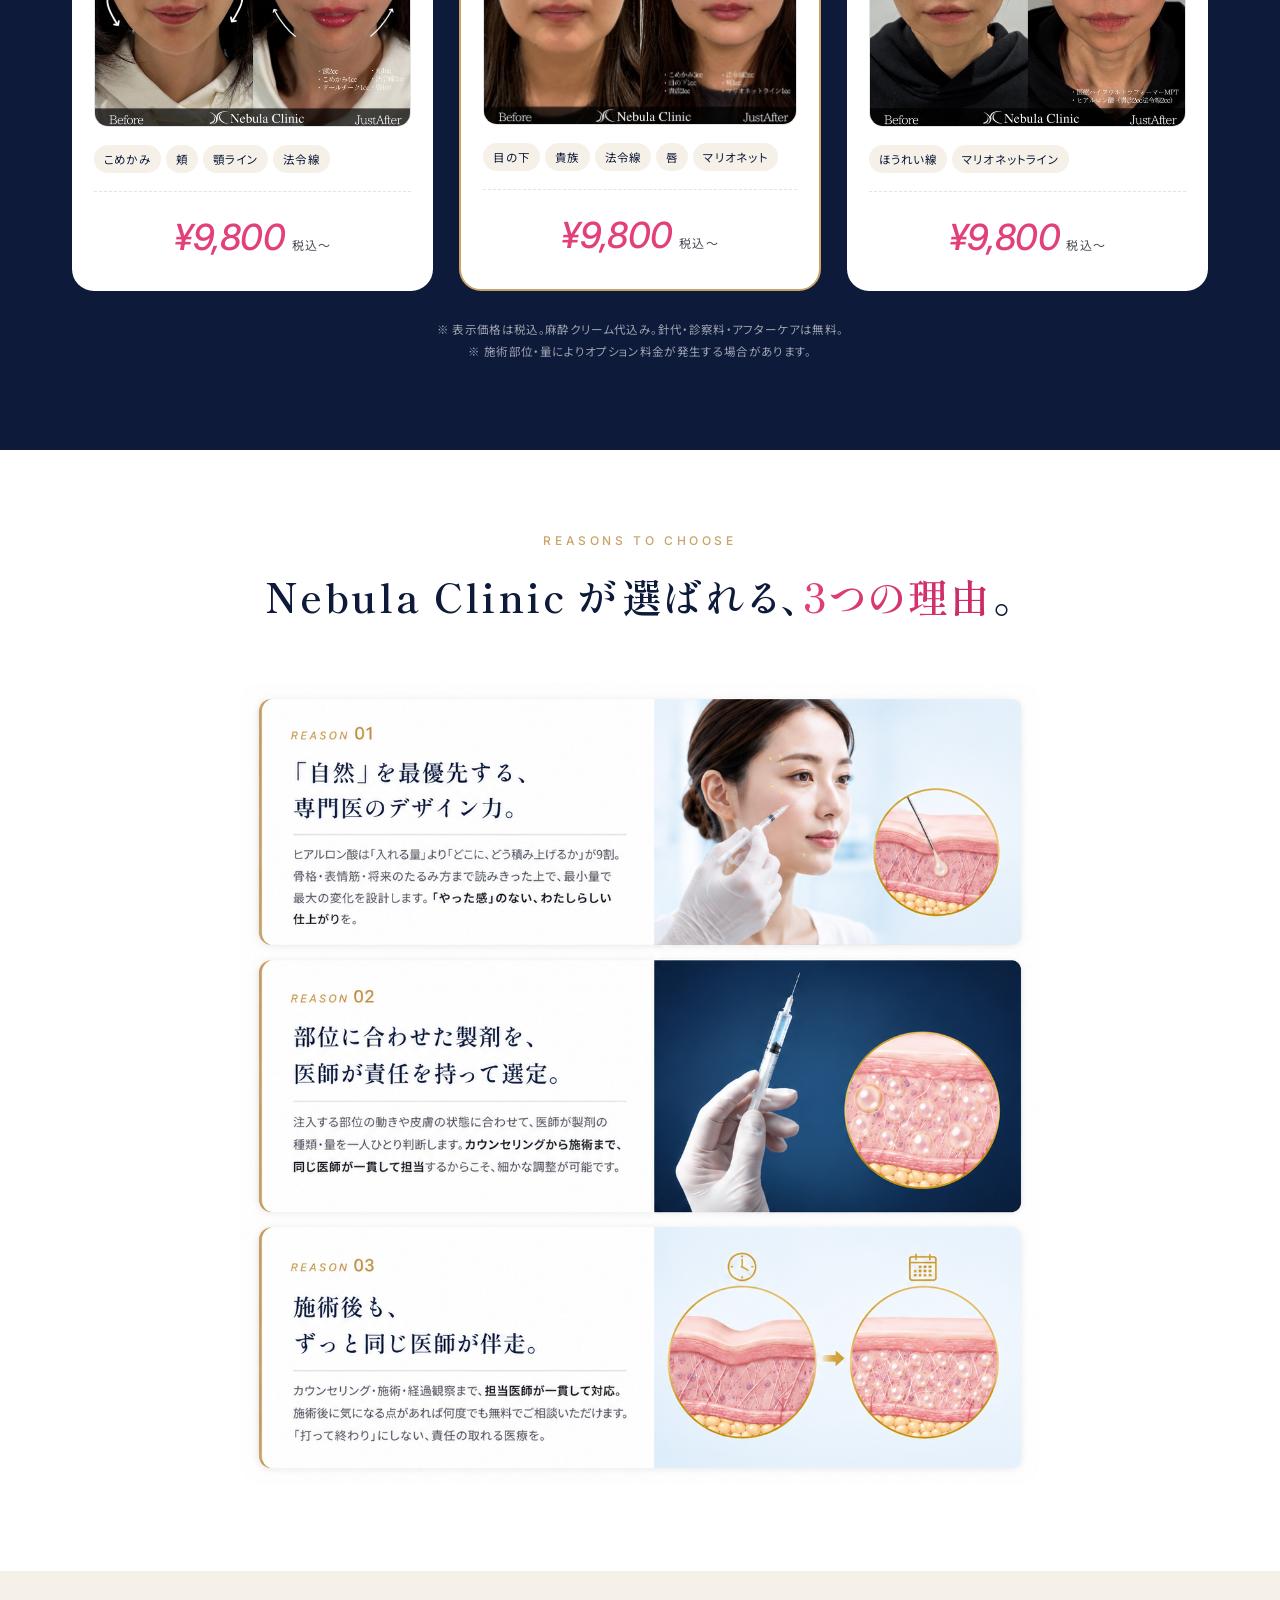
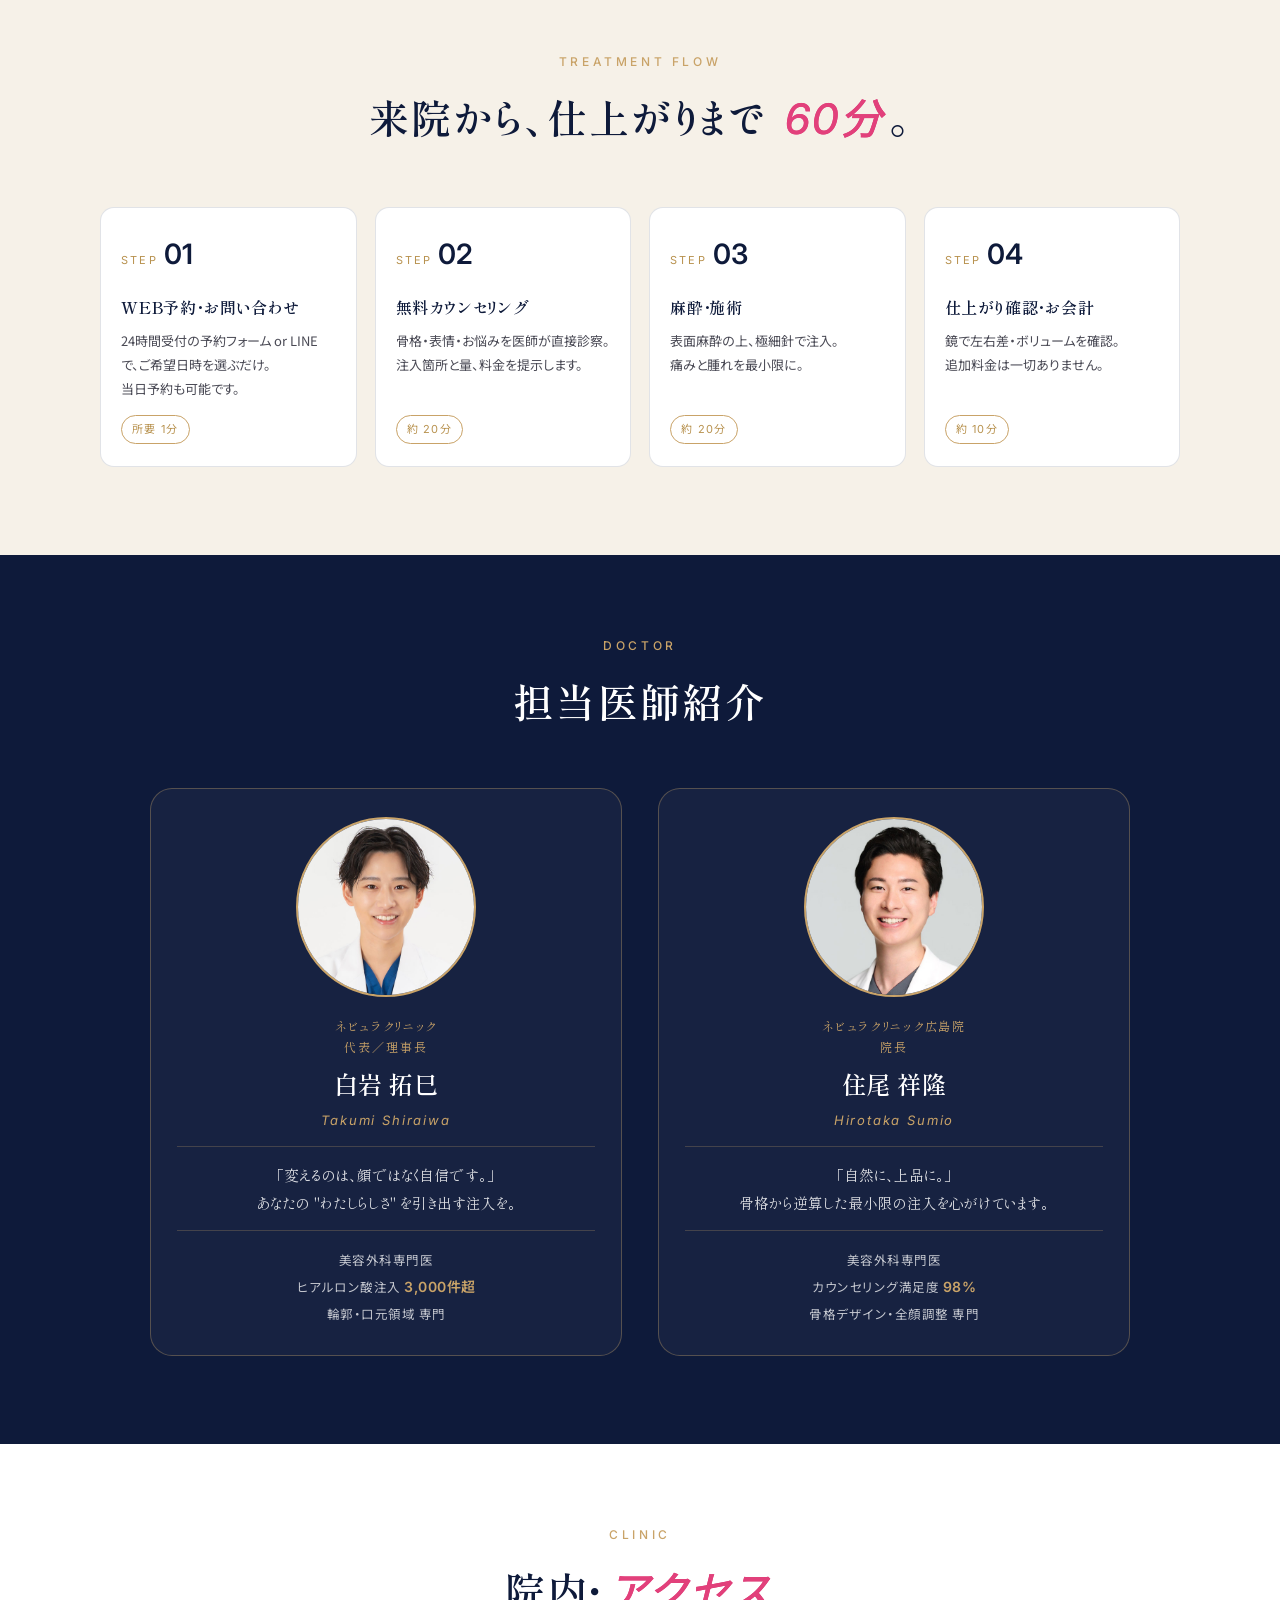
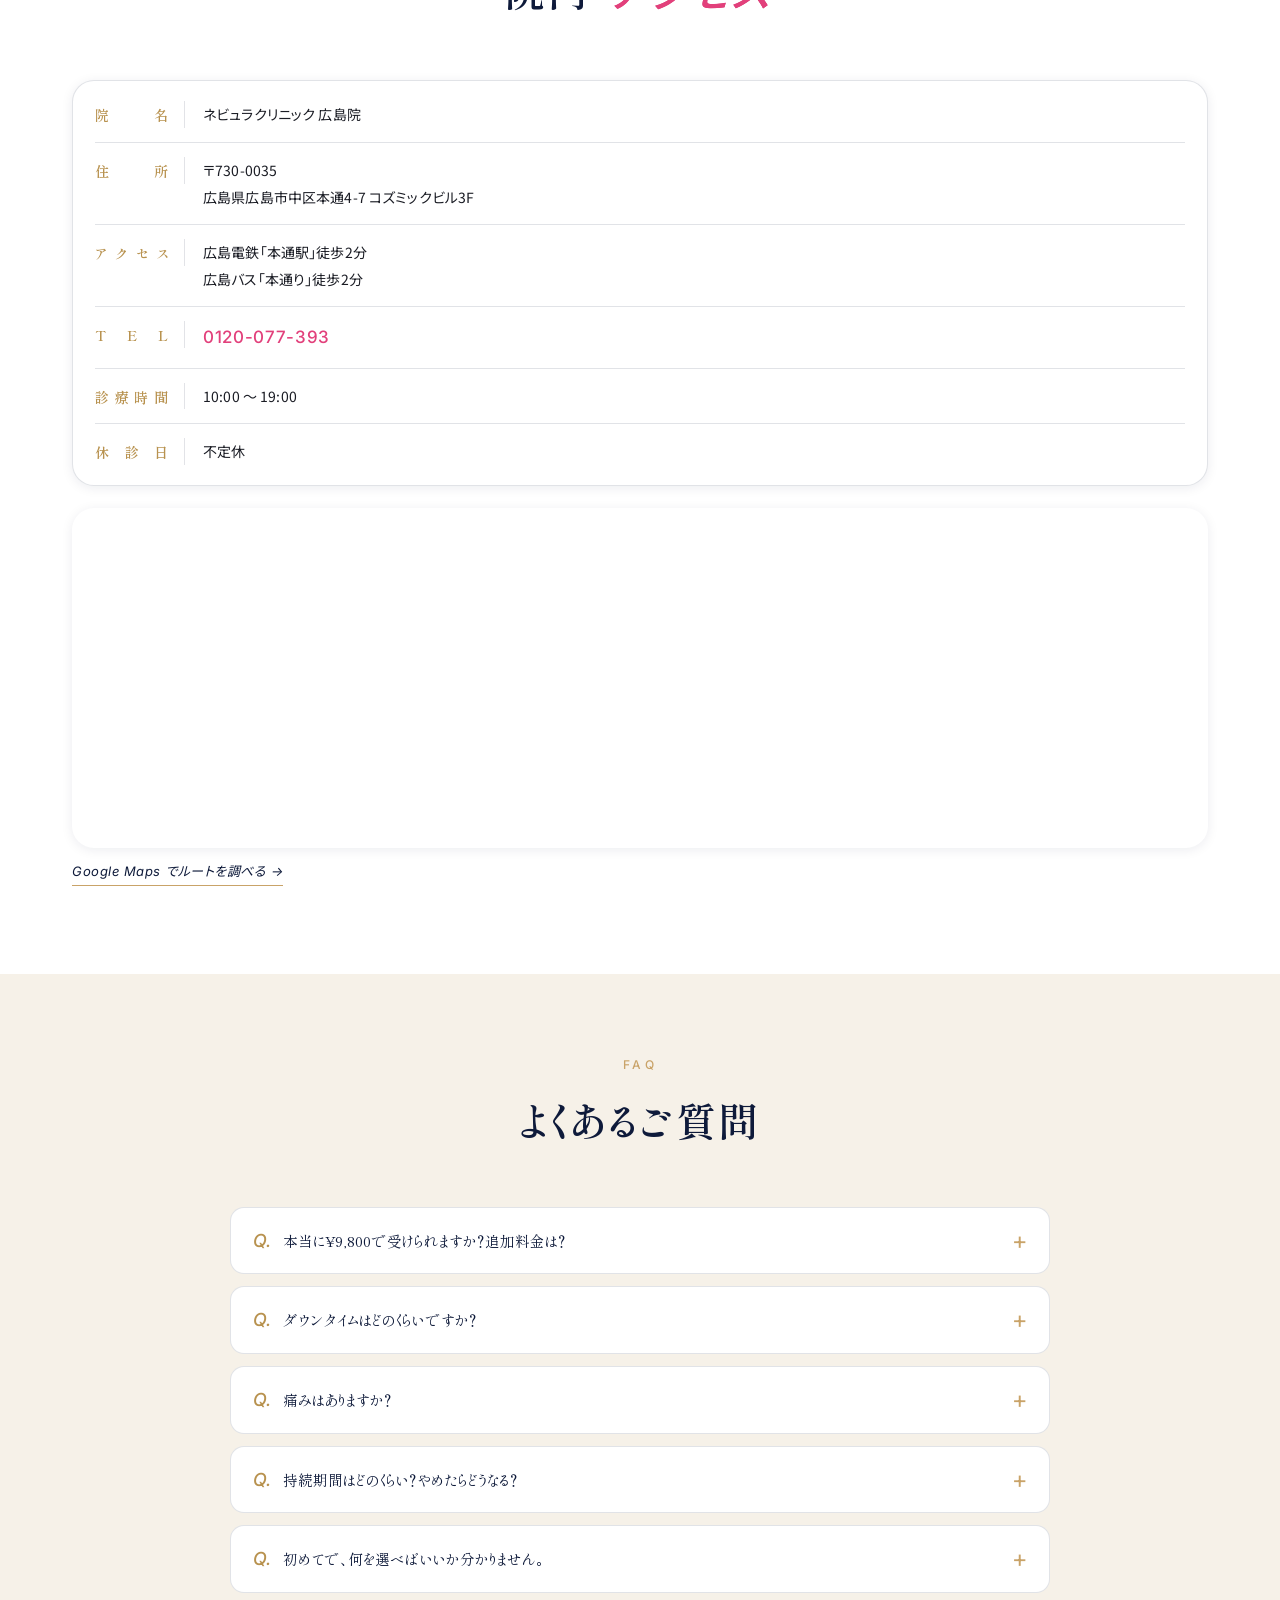
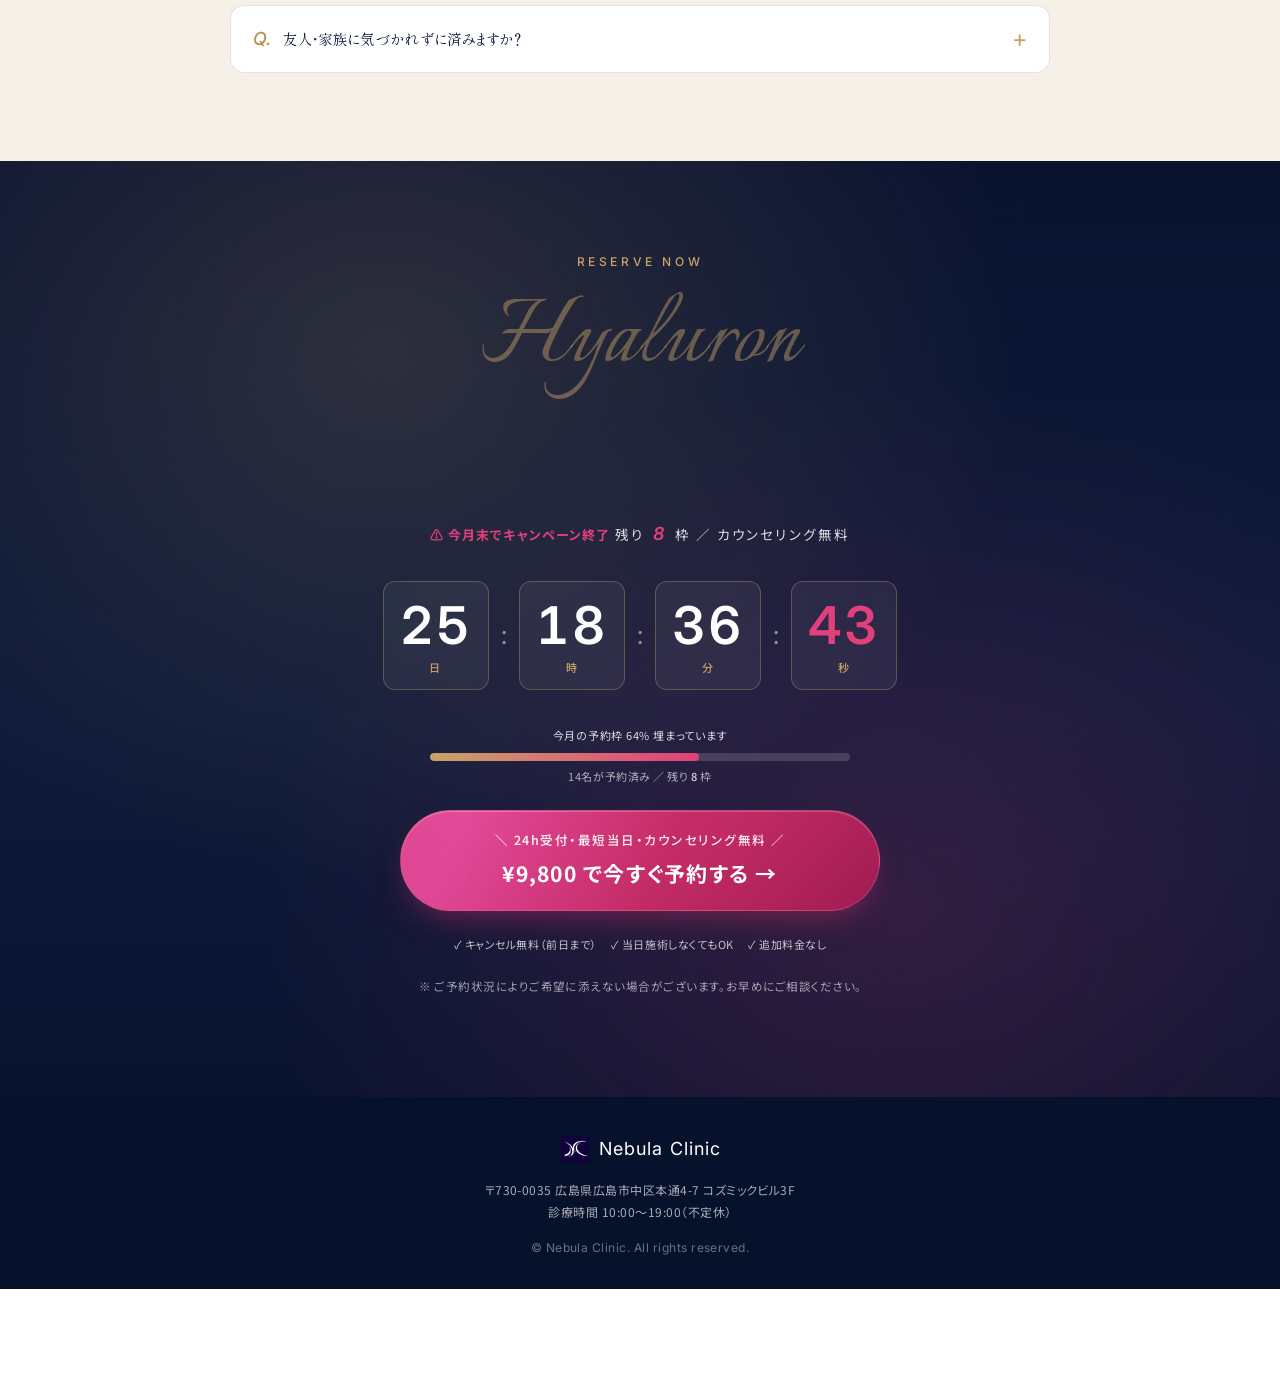
==== commit 948e80bb: "Bust lp.js cache, fix slot-final2 color" ====
--- a/index.html
+++ b/index.html
@@ -479,6 +479,6 @@
     </div>
   </nav>
 
-  <script src="lp.js"></script>
+  <script src="lp.js?v=2"></script>
 </body>
 </html>
--- a/styles-v14.css
+++ b/styles-v14.css
@@ -1616,6 +1616,7 @@
 .slot-meter__caption{
   font-size:11px; opacity:.75; letter-spacing:.05em;
 }
+.slot-meter__caption strong{ color:#fff; font-family:var(--sans); }
 
 /* ===== Urgency States (残り枠警告) ===== */
 @keyframes borderPulse{
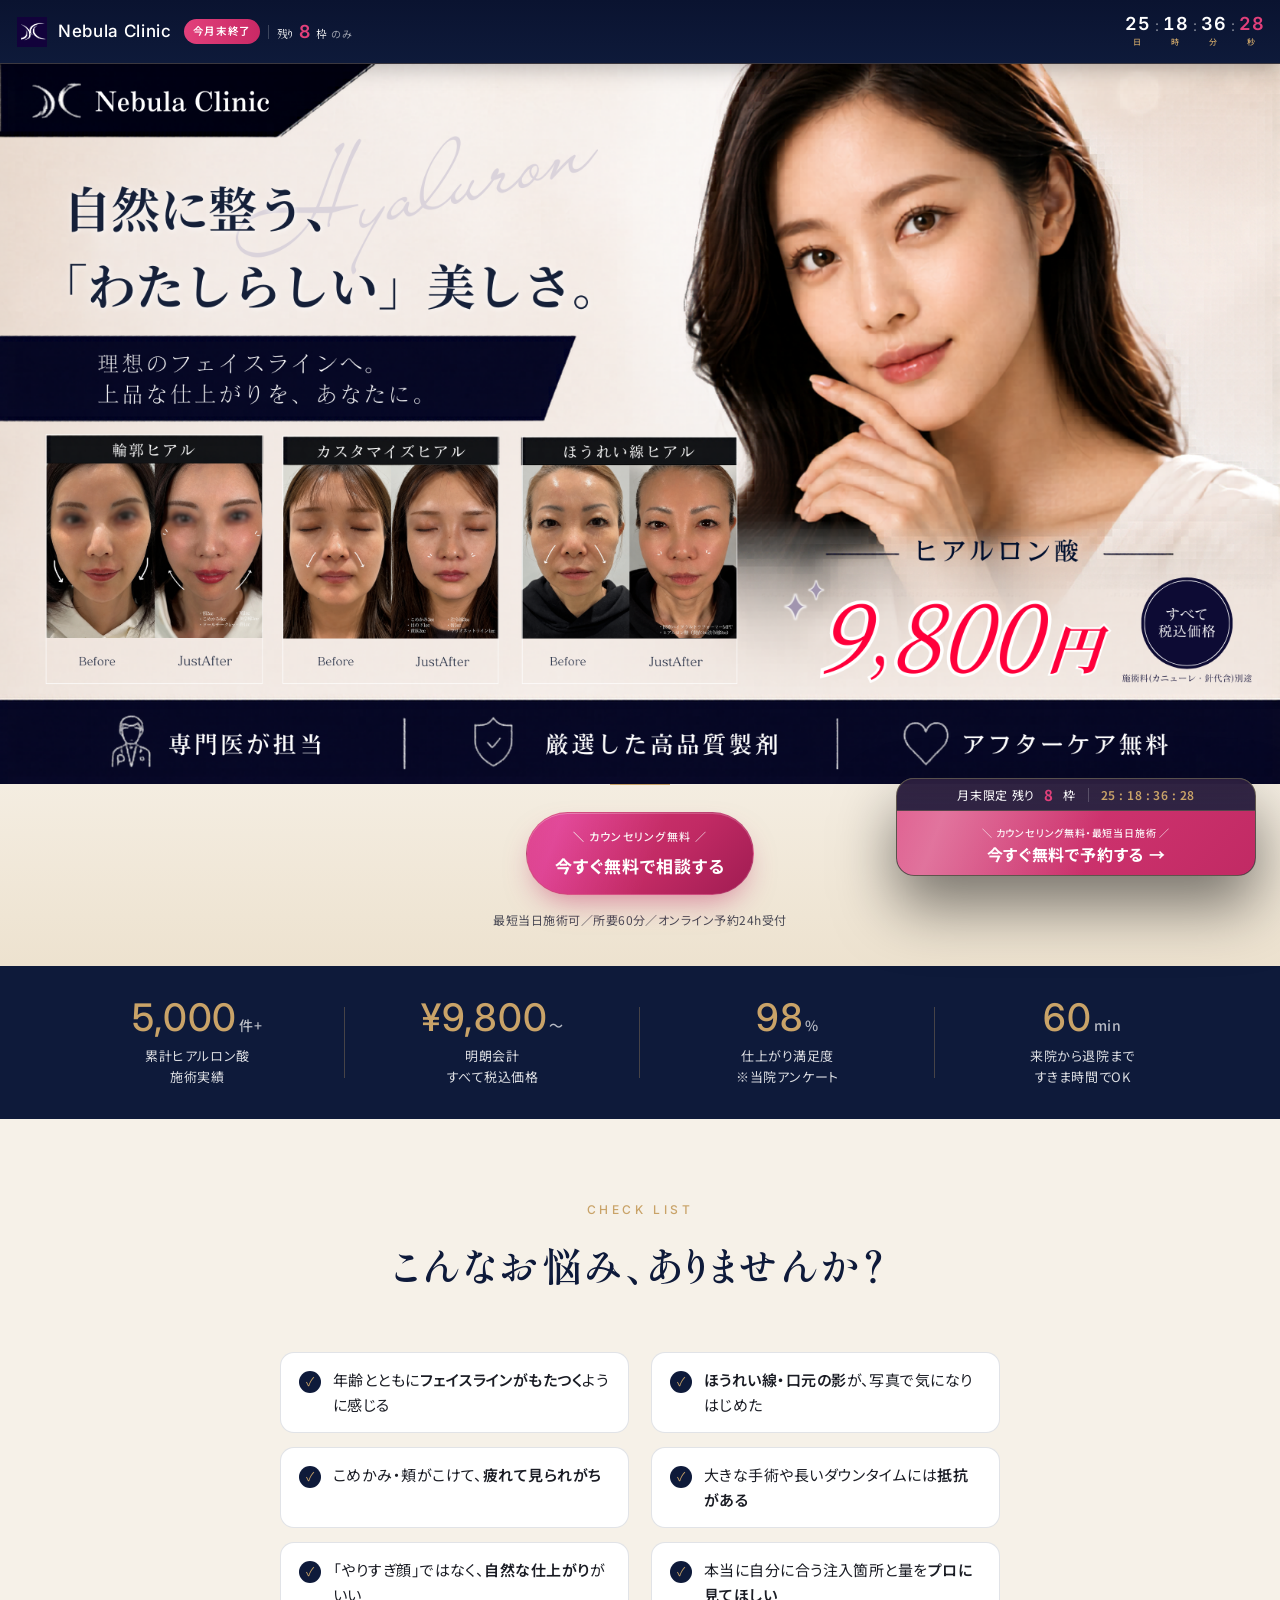
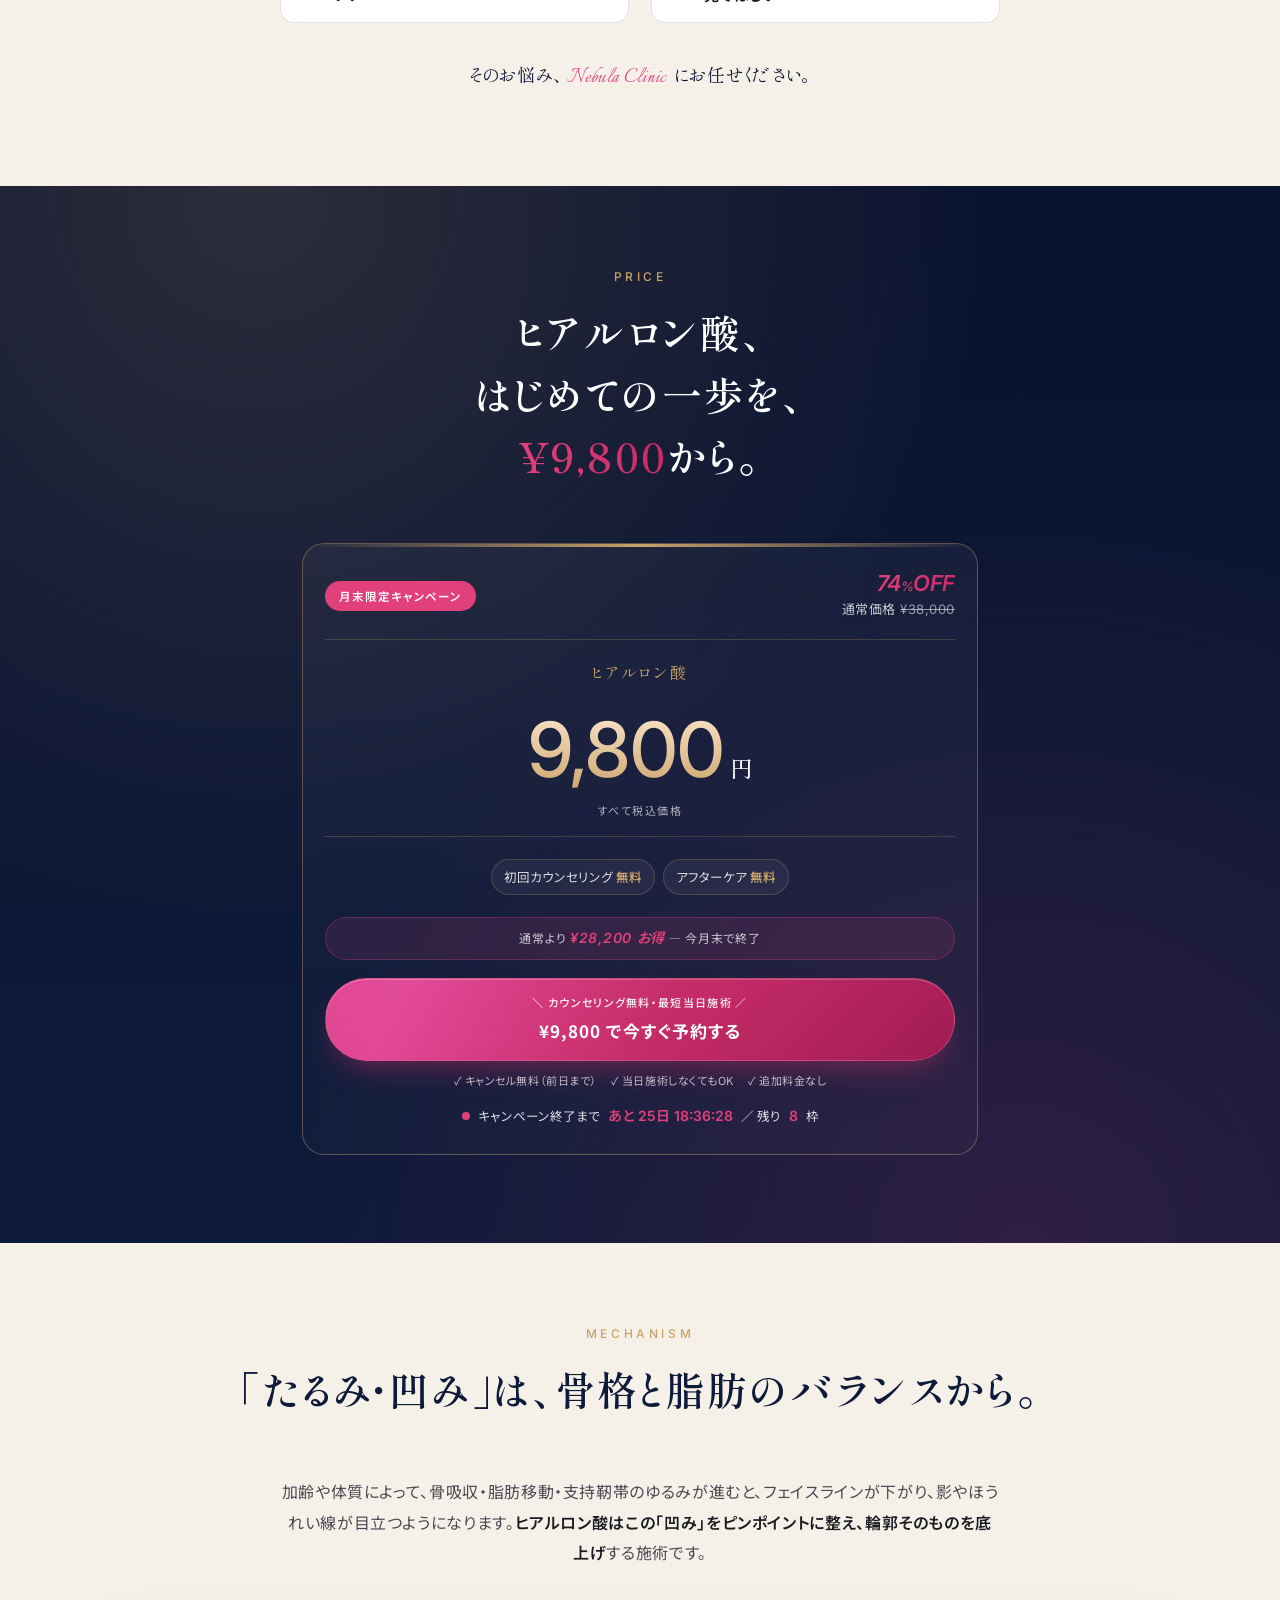
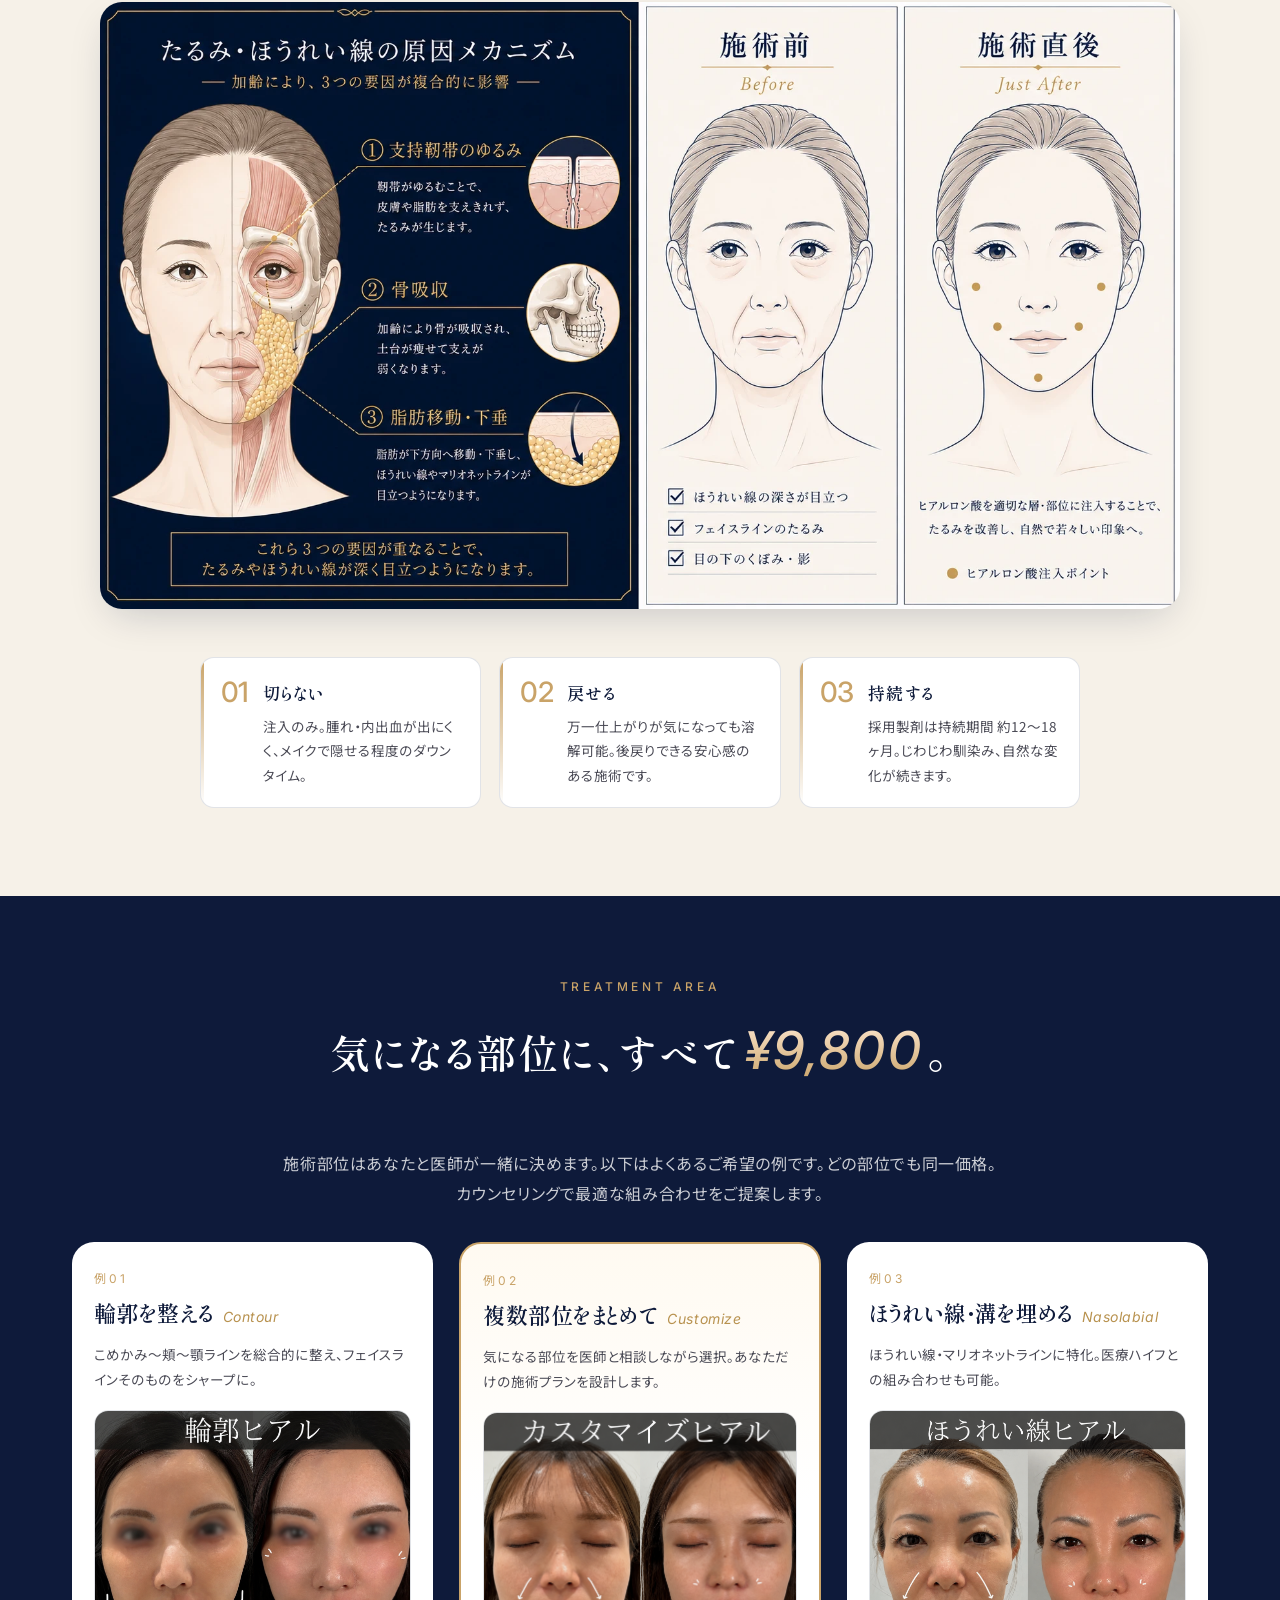
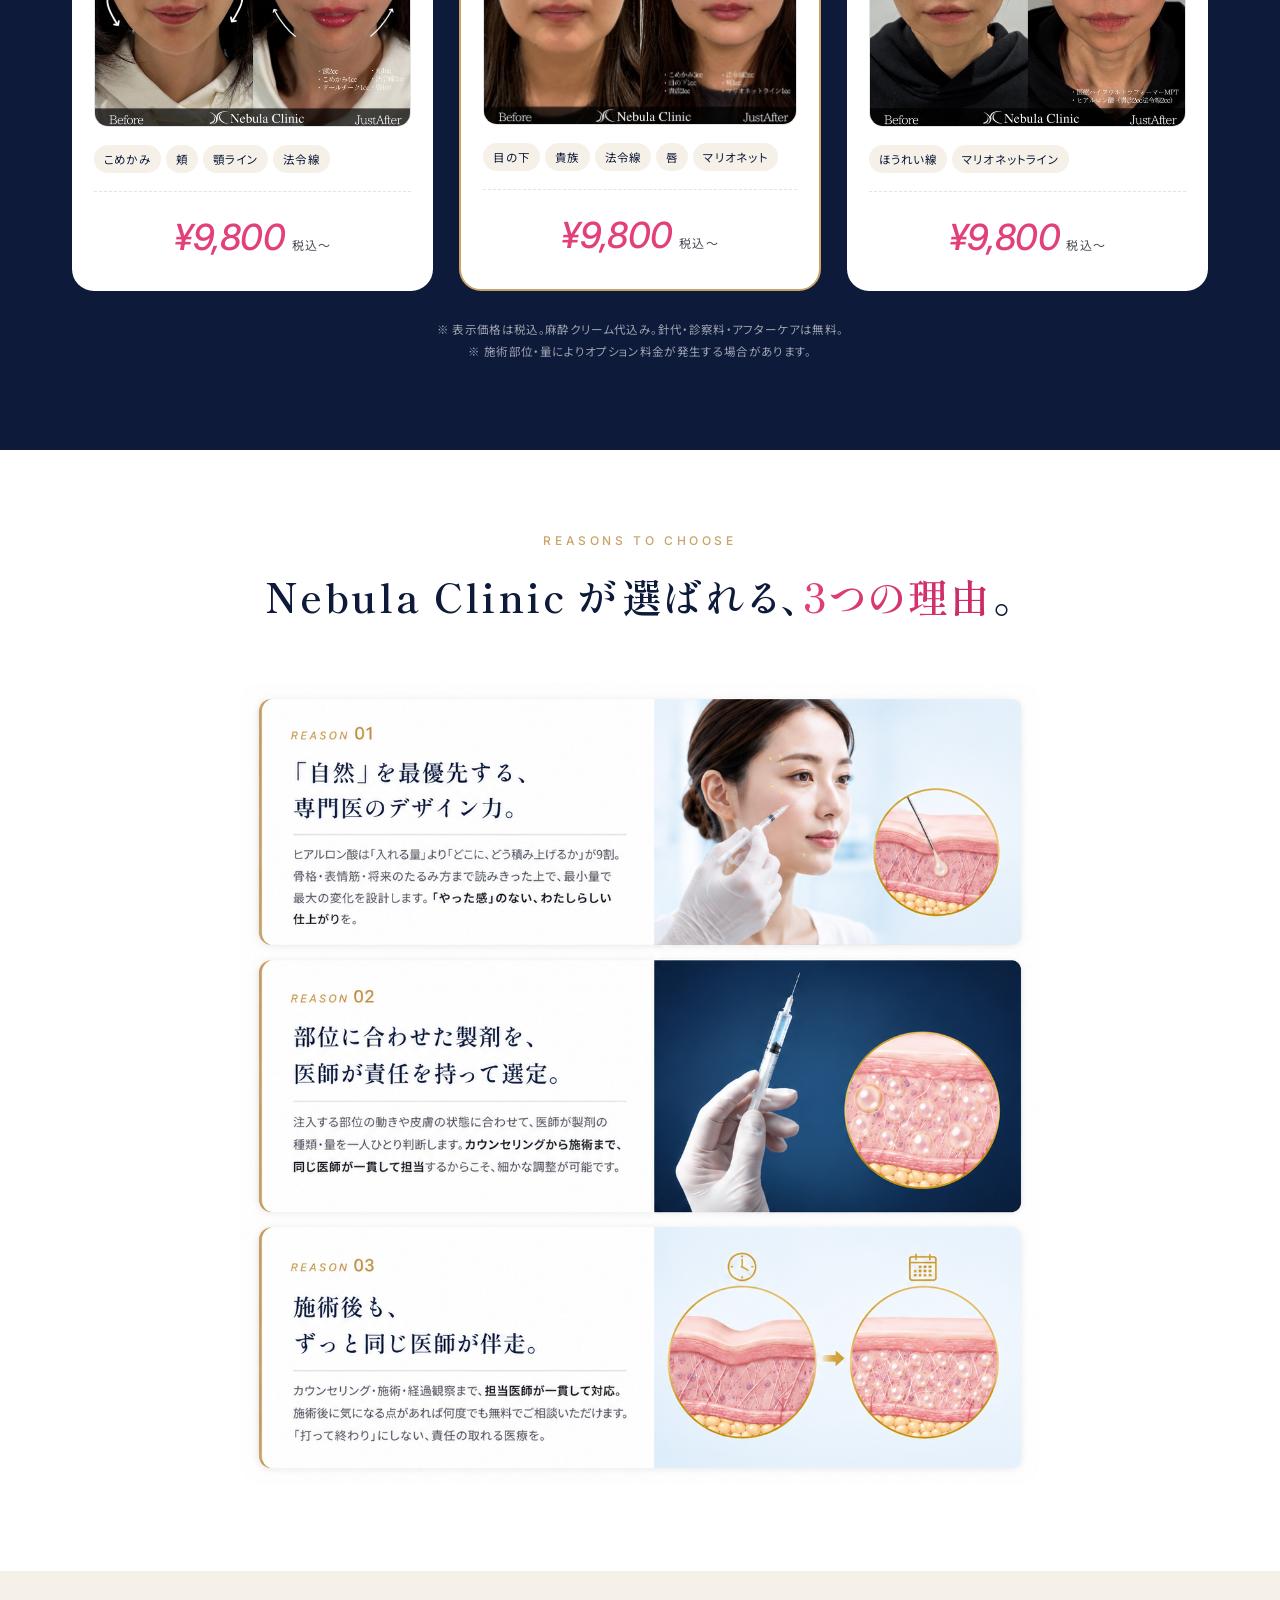
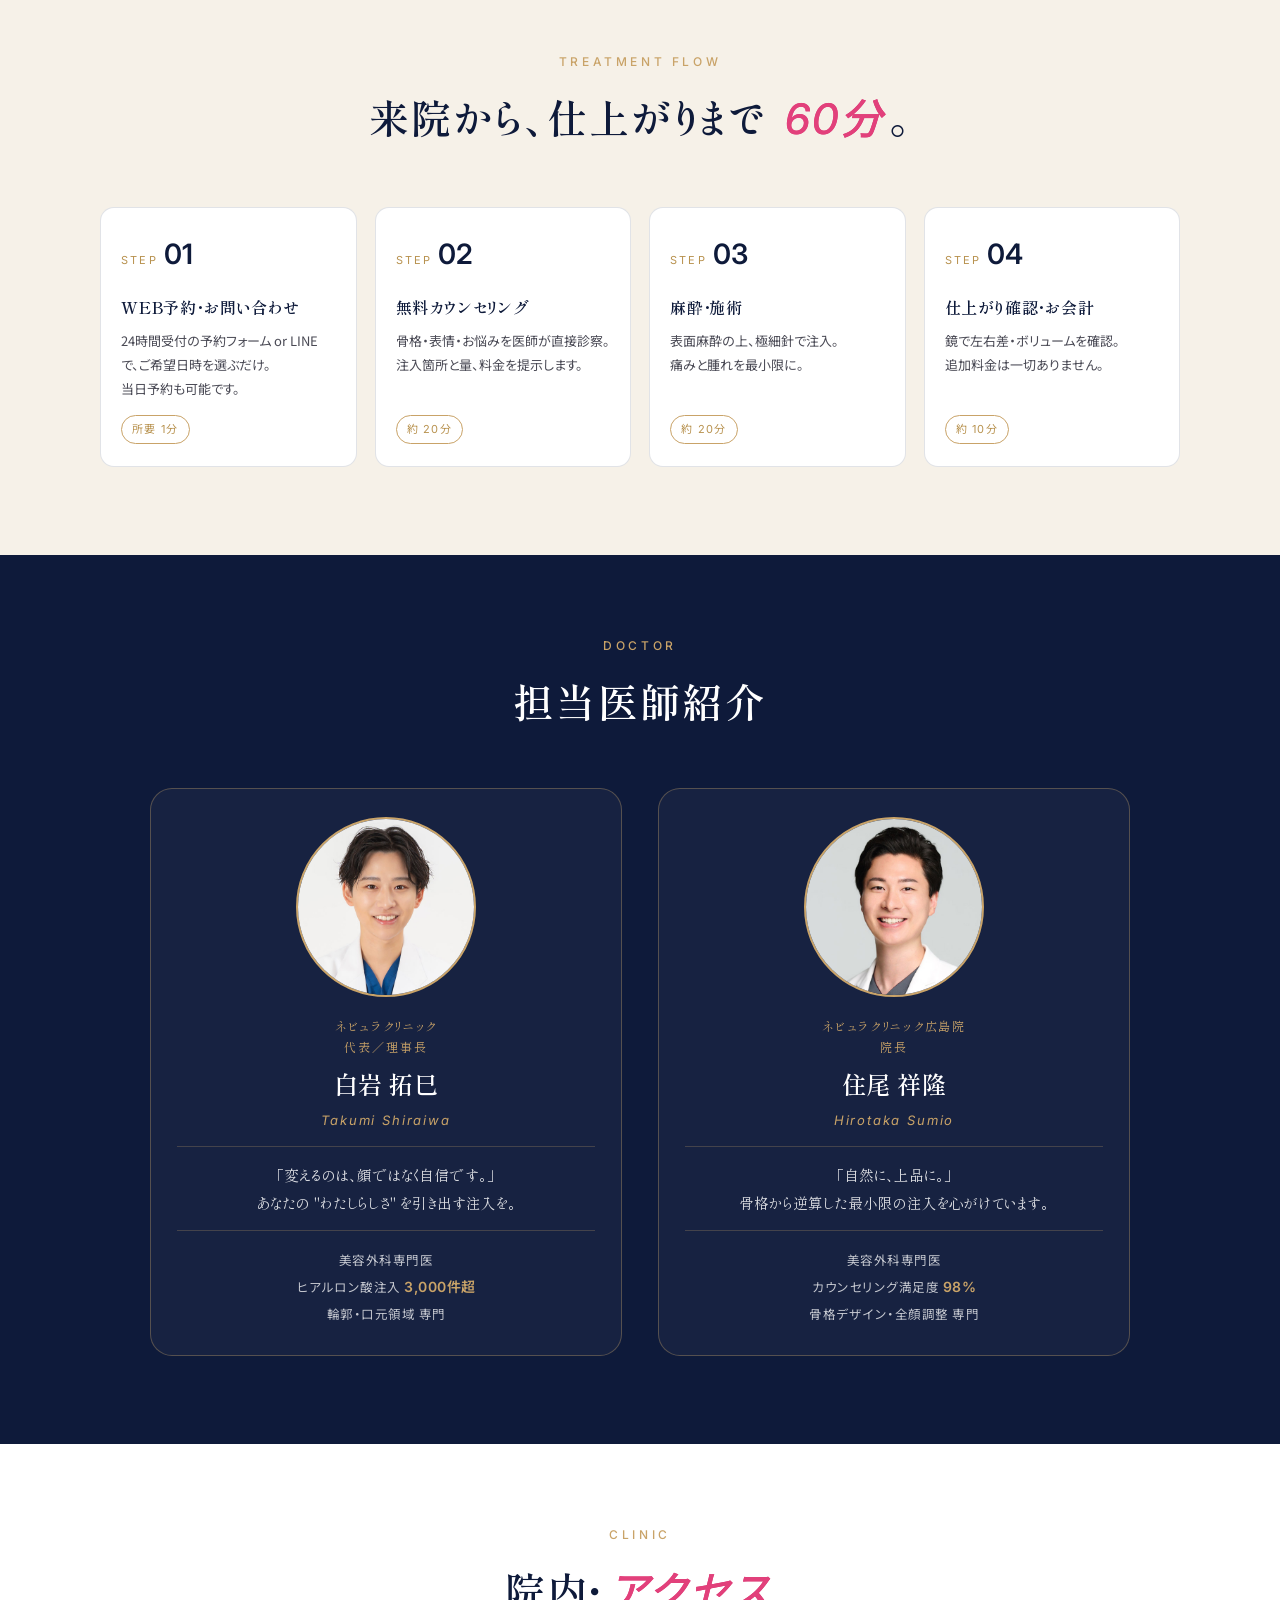
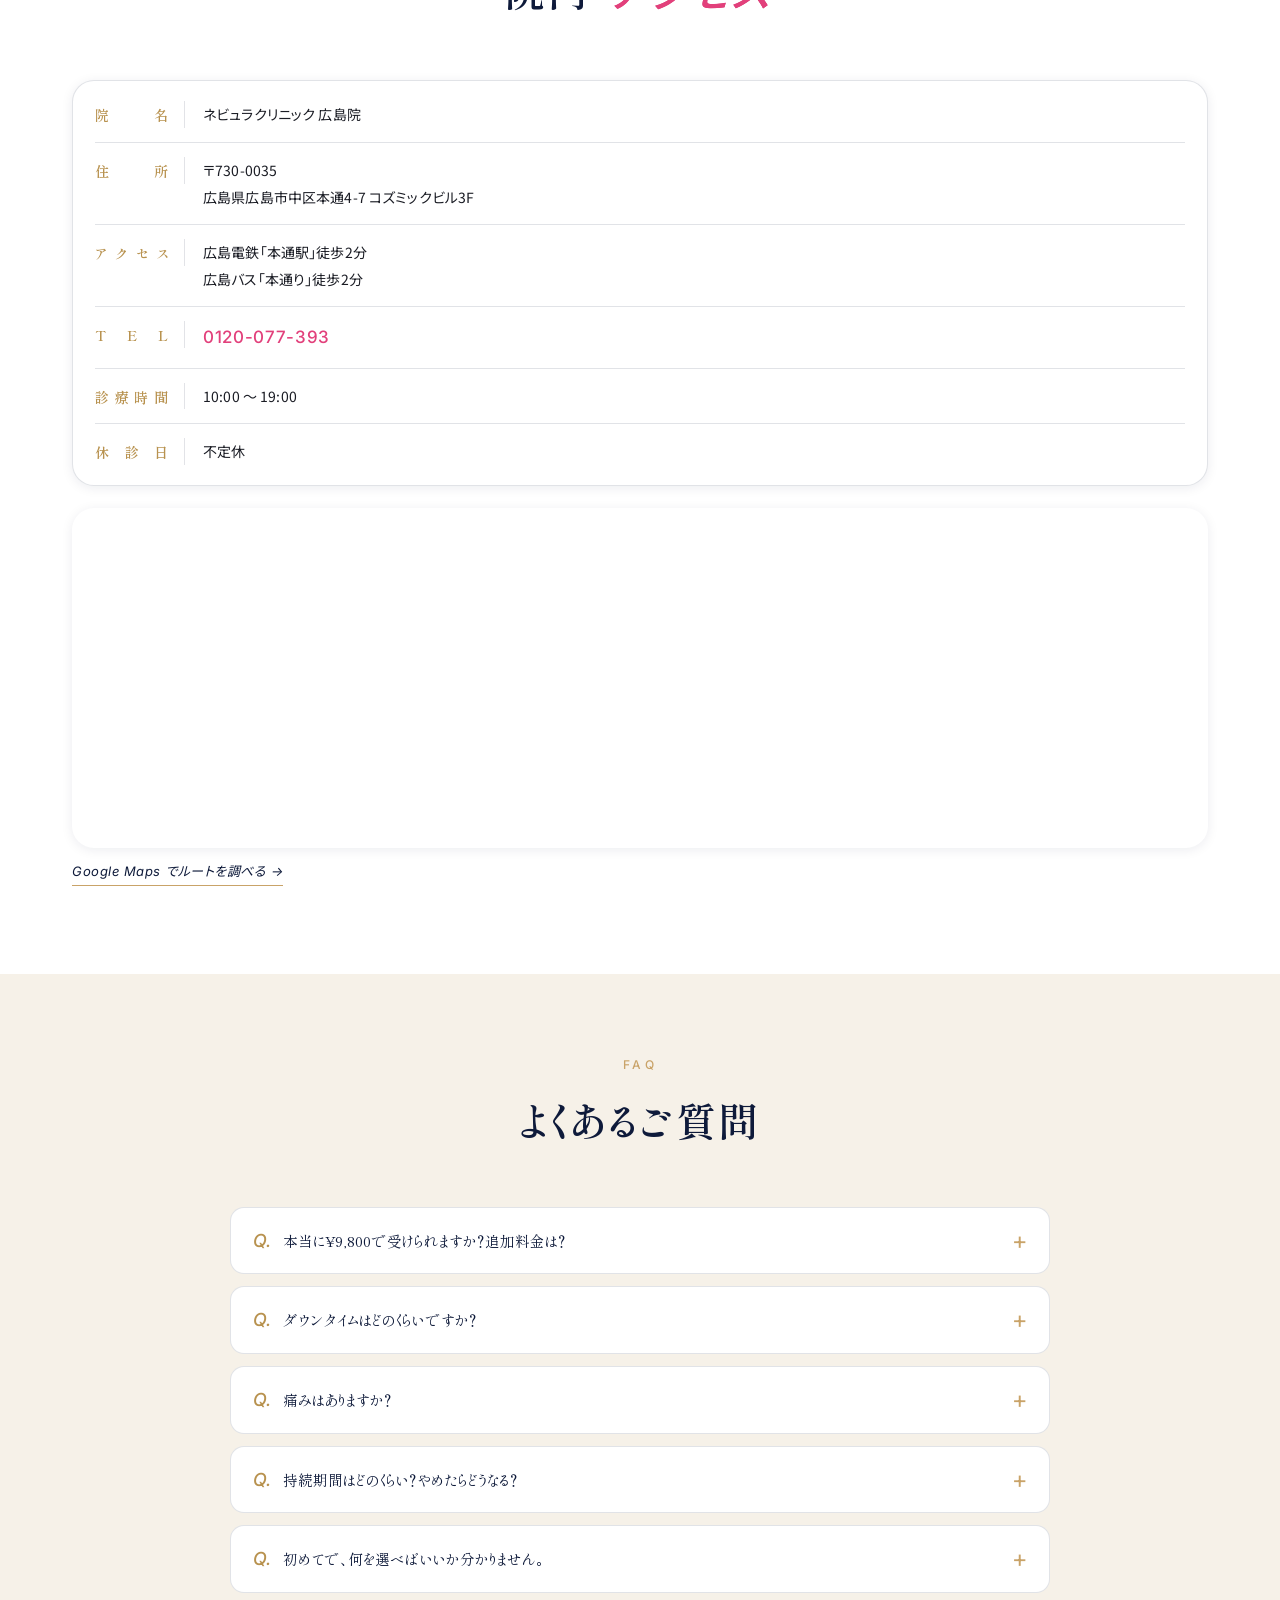
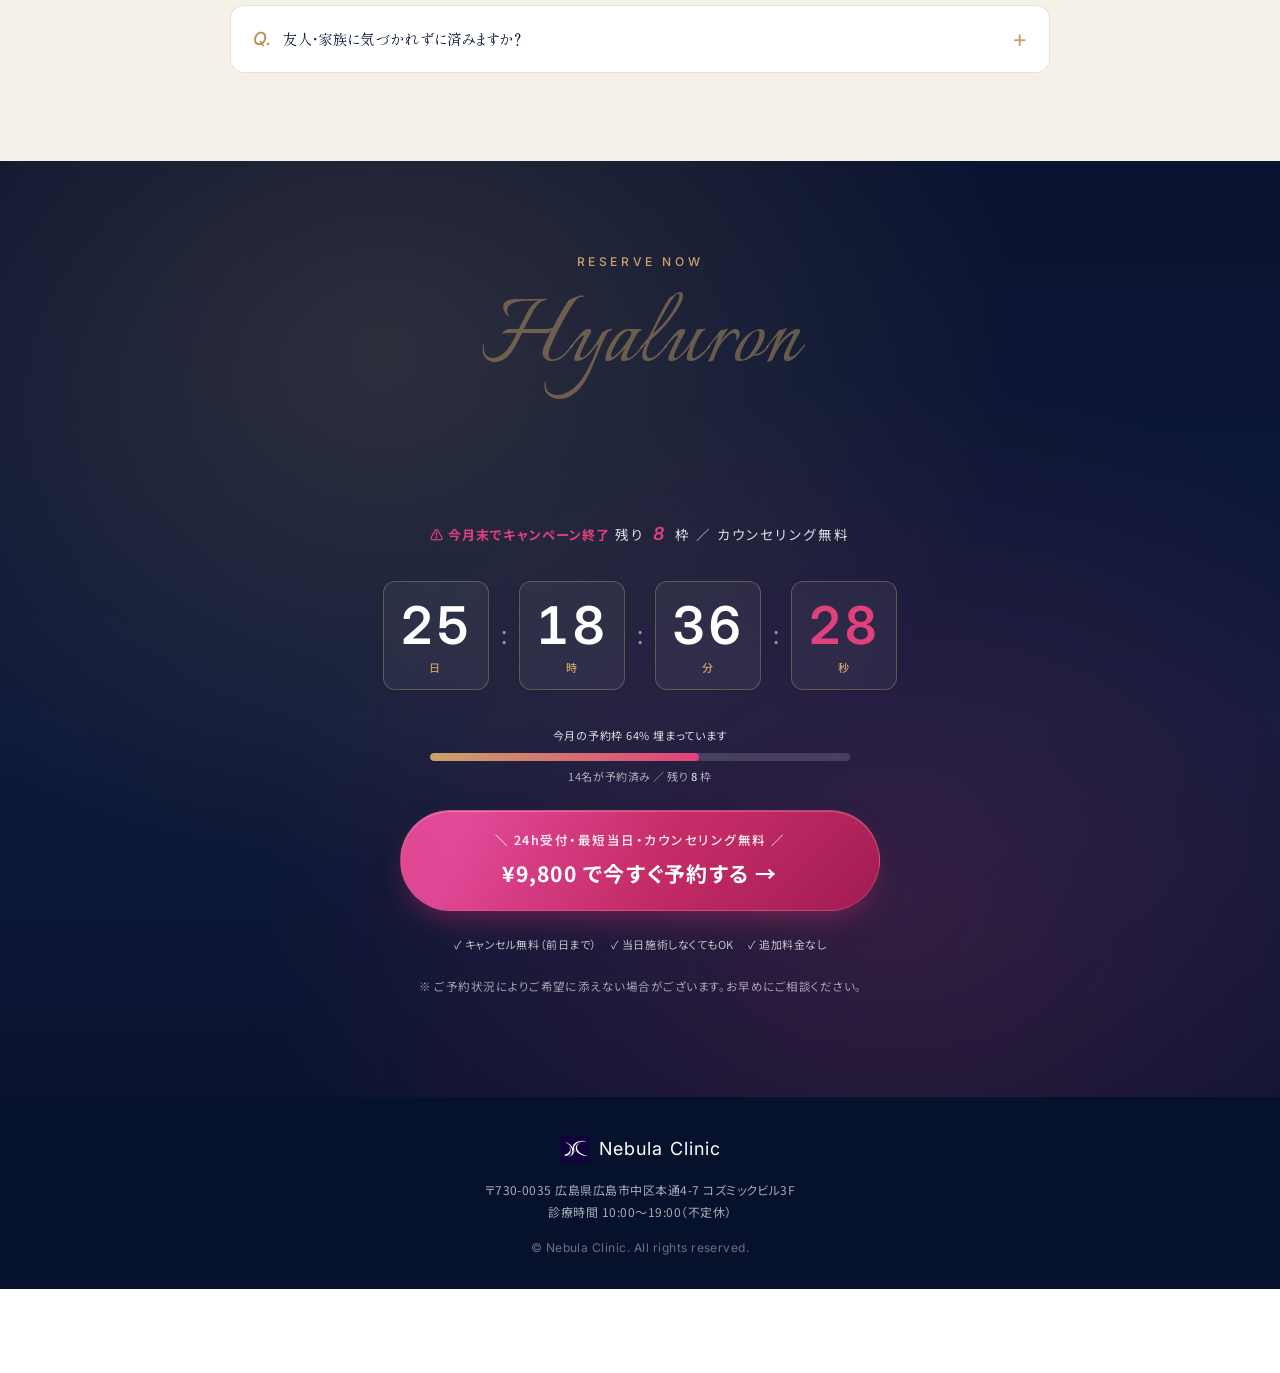
==== commit 356acd57: "Replace FV images with new PC/SP versions" ====
--- a/index.html
+++ b/index.html
@@ -68,8 +68,8 @@
     <section class="fv" aria-label="ファーストビュー">
       <picture>
         <source media="(min-width: 880px)" srcset="assets/fv-pc.png" type="image/png" />
-        <source media="(max-width: 879px)" srcset="assets/fv-sp.webp" type="image/webp" />
-        <img class="fv__img" src="assets/fv-sp.png" alt="Nebula Clinic ヒアルロン酸 — 自然に整う、わたしらしい美しさ" />
+        <source media="(max-width: 879px)" srcset="assets/fv-sp.png" type="image/png" />
+        <img class="fv__img" src="assets/fv-pc.png" alt="Nebula Clinic ヒアルロン酸 — 自然に整う、わたしらしい美しさ" />
       </picture>
       <div class="fv__cta-wrap">
         <a class="cta cta--primary" href="https://reservation.medical-force.com/c/4a7a018bbb624b30a34610d92e61a5f1?landing_event_id=2cfa3225-1e08-4f30-b72d-8ef38a2a5c15&_gl=1*oysdcn*_gcl_au*MTY2MDA2ODQ5LjE3Nzg0ODMxOTU.*_ga*MzE3OTk0ODUuMTc3ODQ4MzE5Ng..*_ga_W604VMFVQ4*czE3Nzg0ODMxOTUkbzEkZzAkdDE3Nzg0ODMxOTUkajYwJGwwJGgw" target="_blank" rel="noopener" data-track="fv-primary">
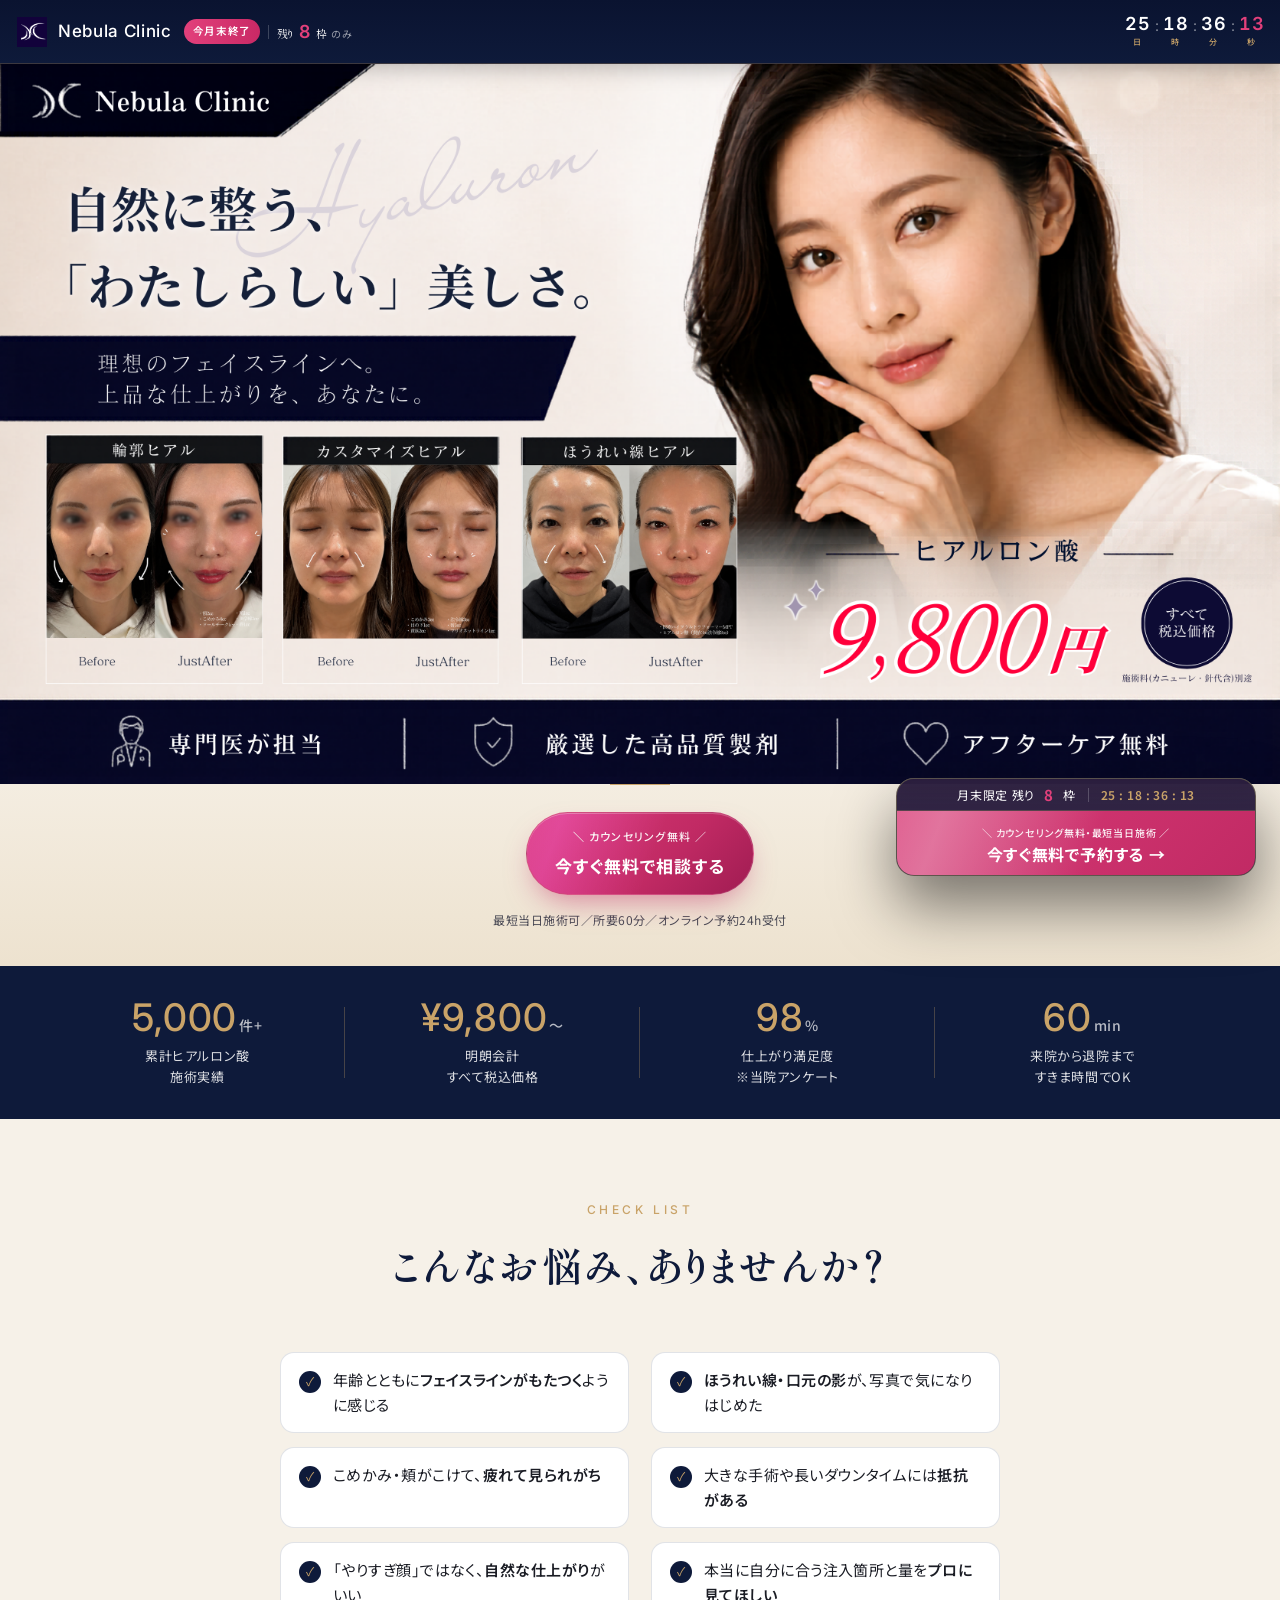
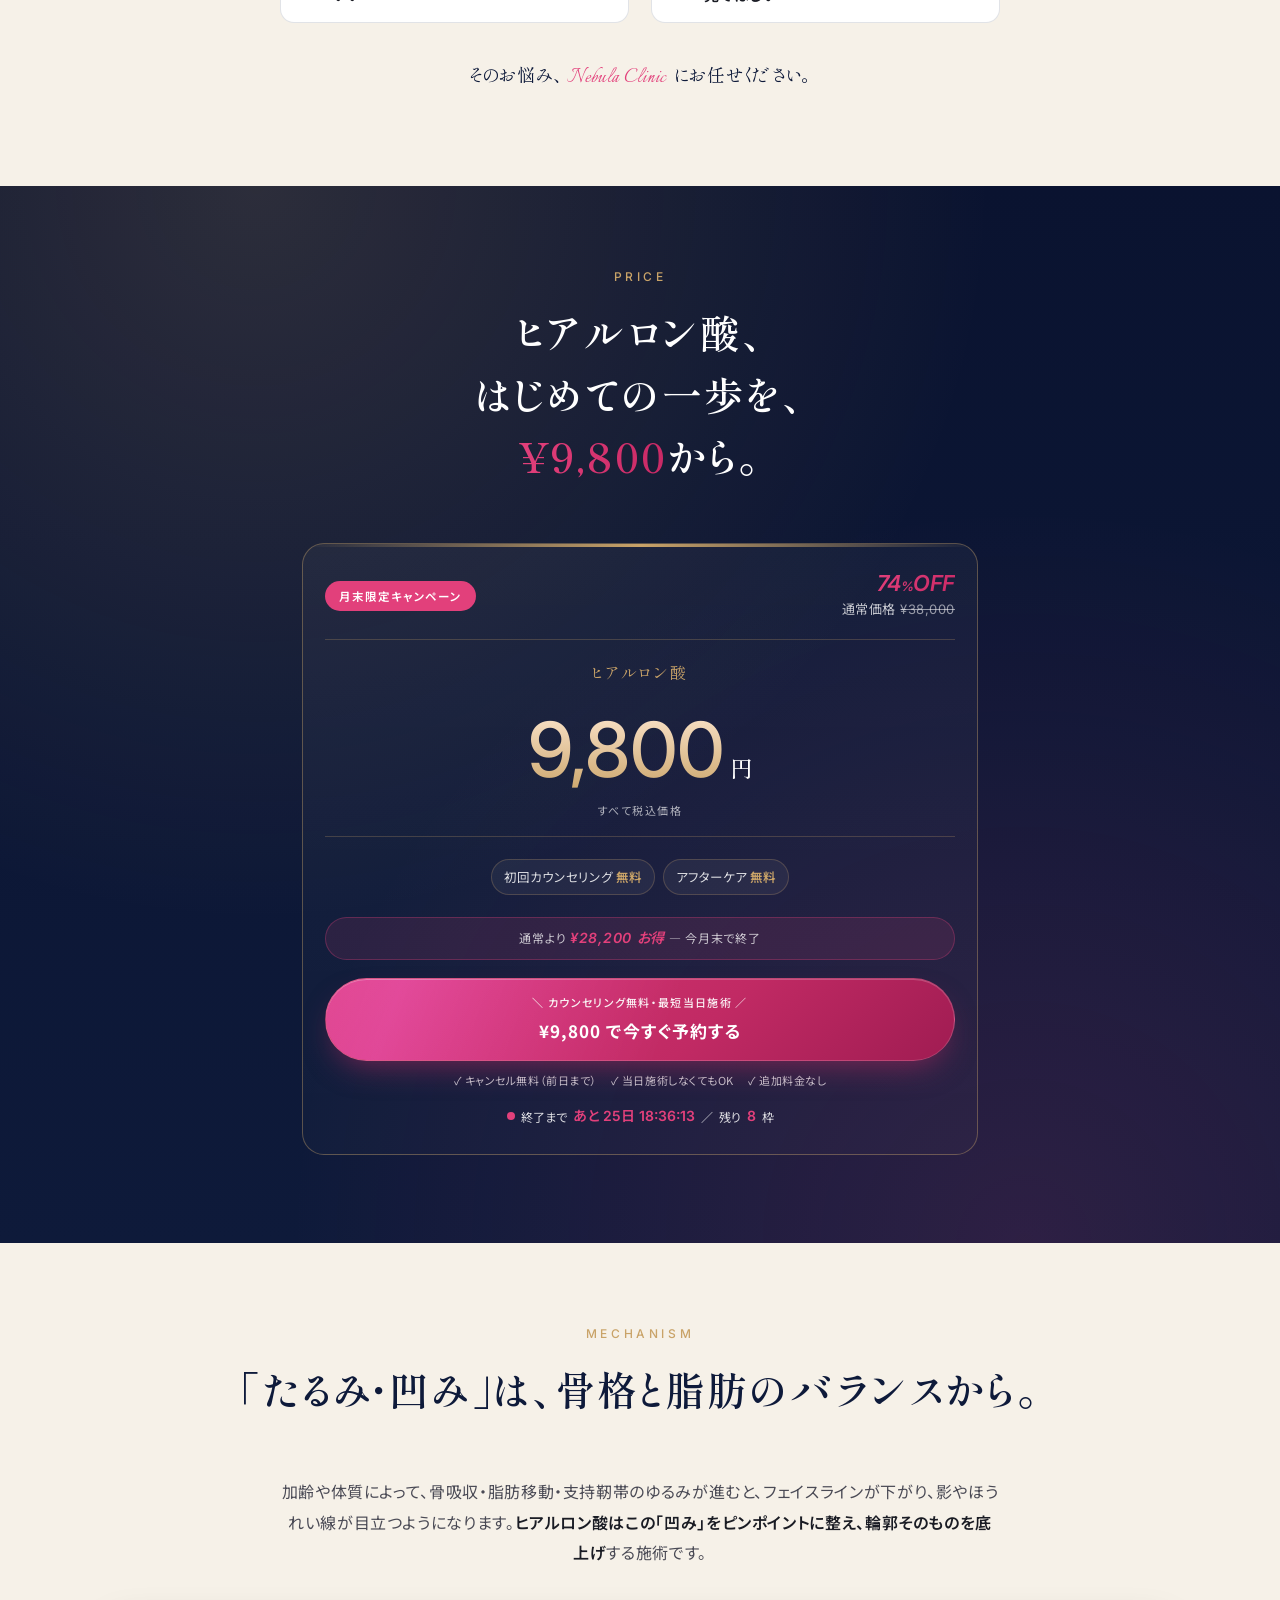
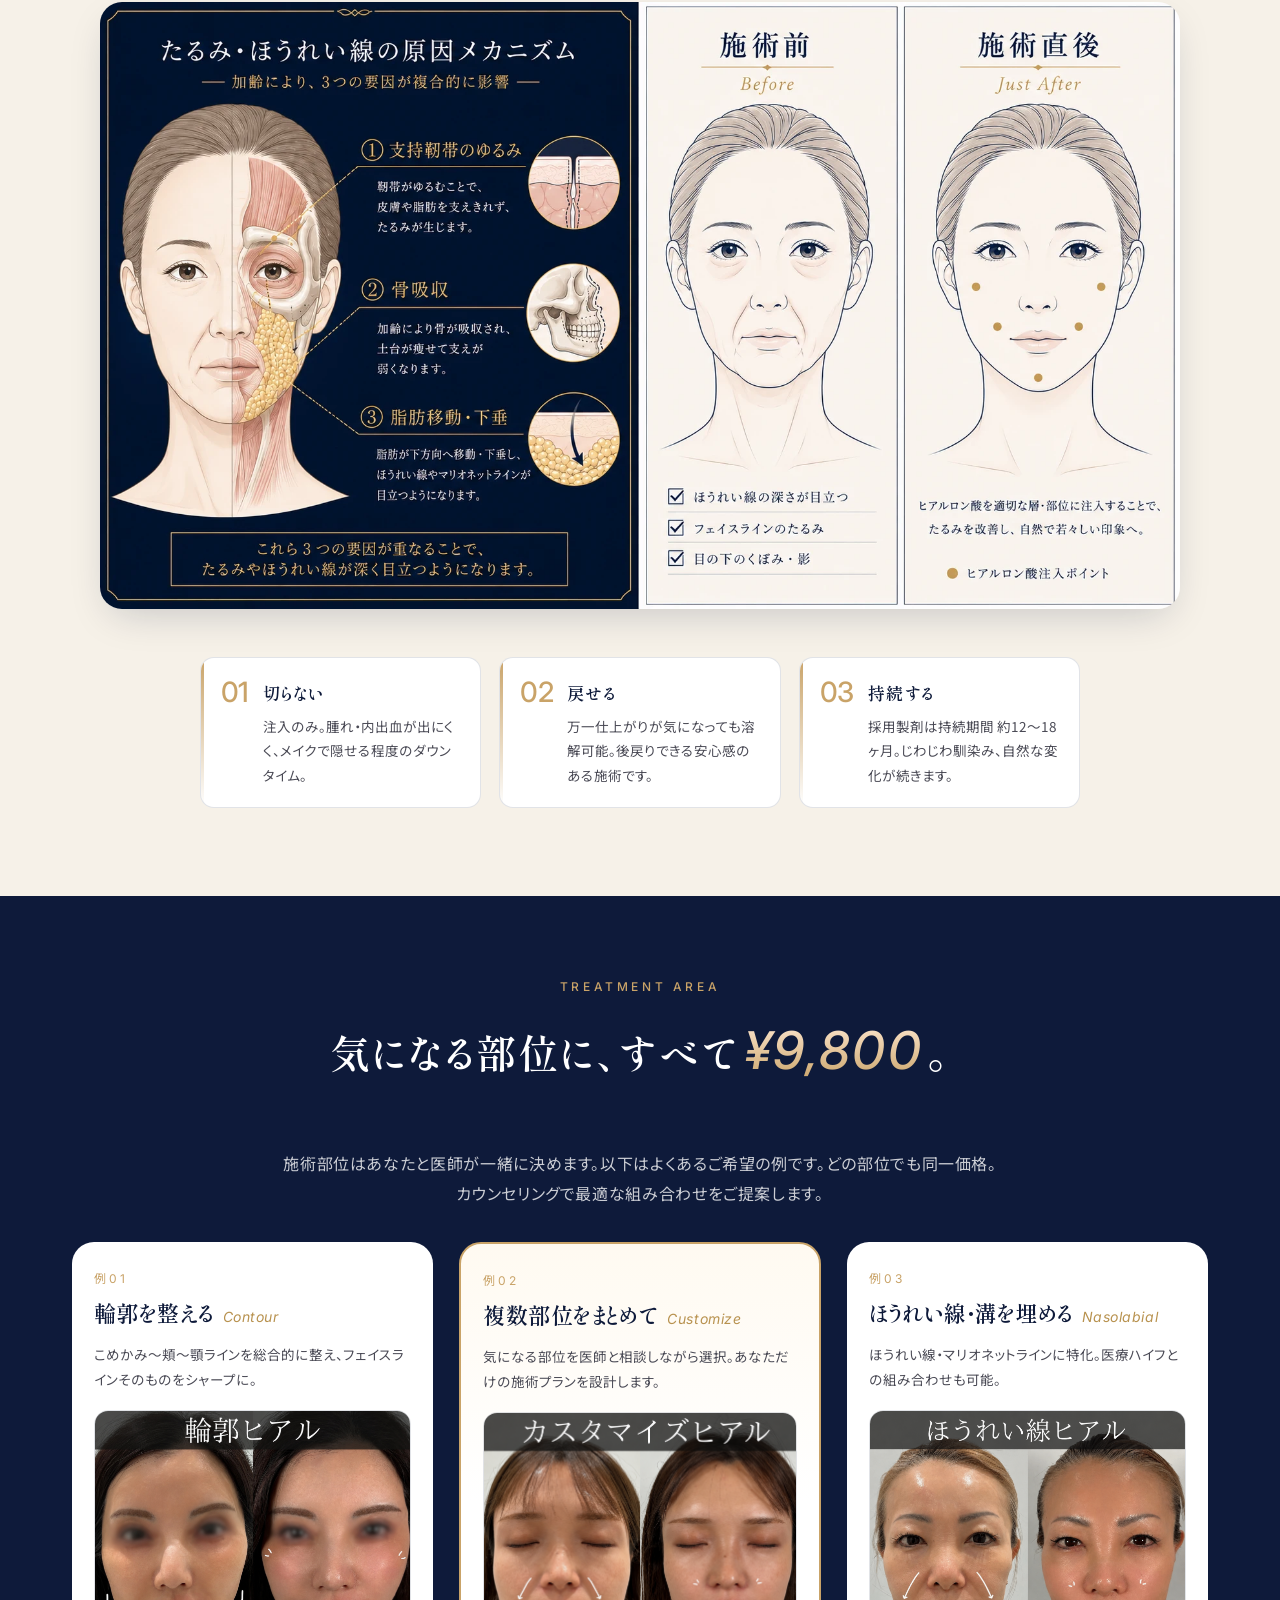
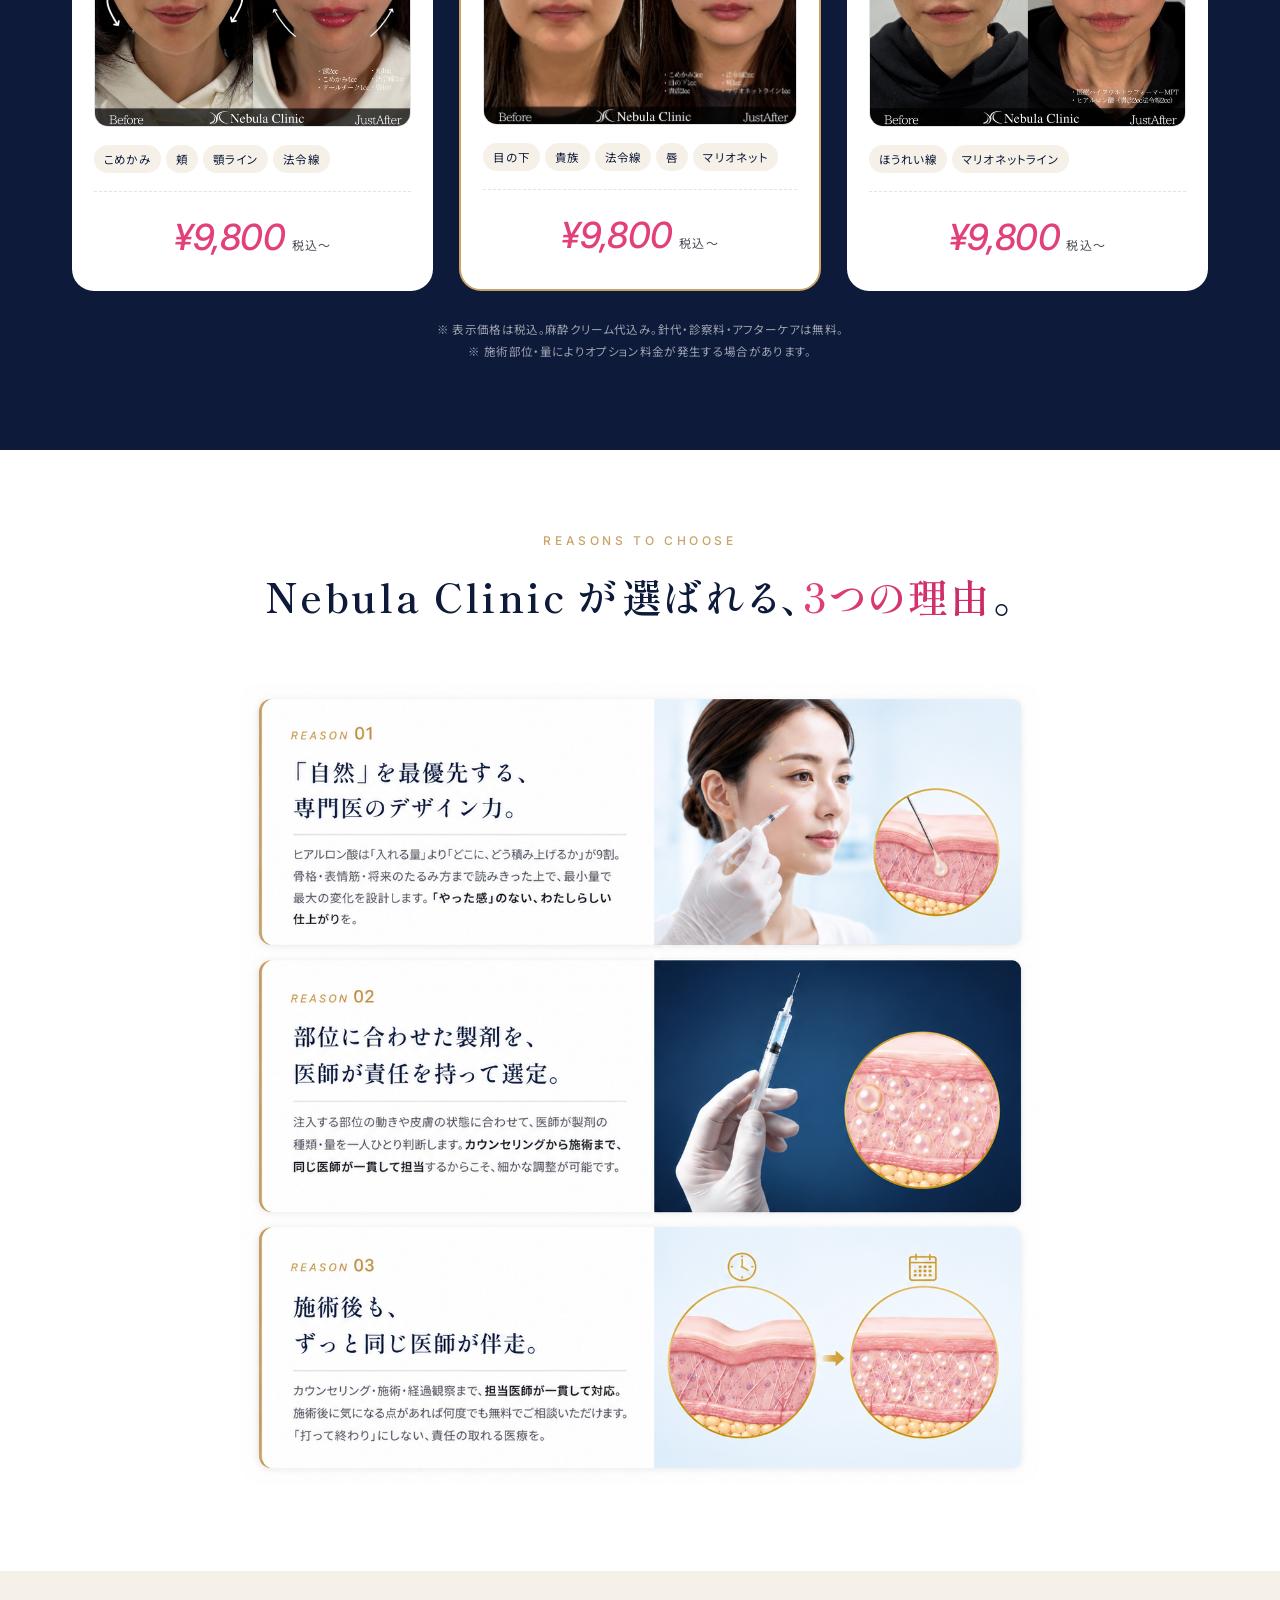
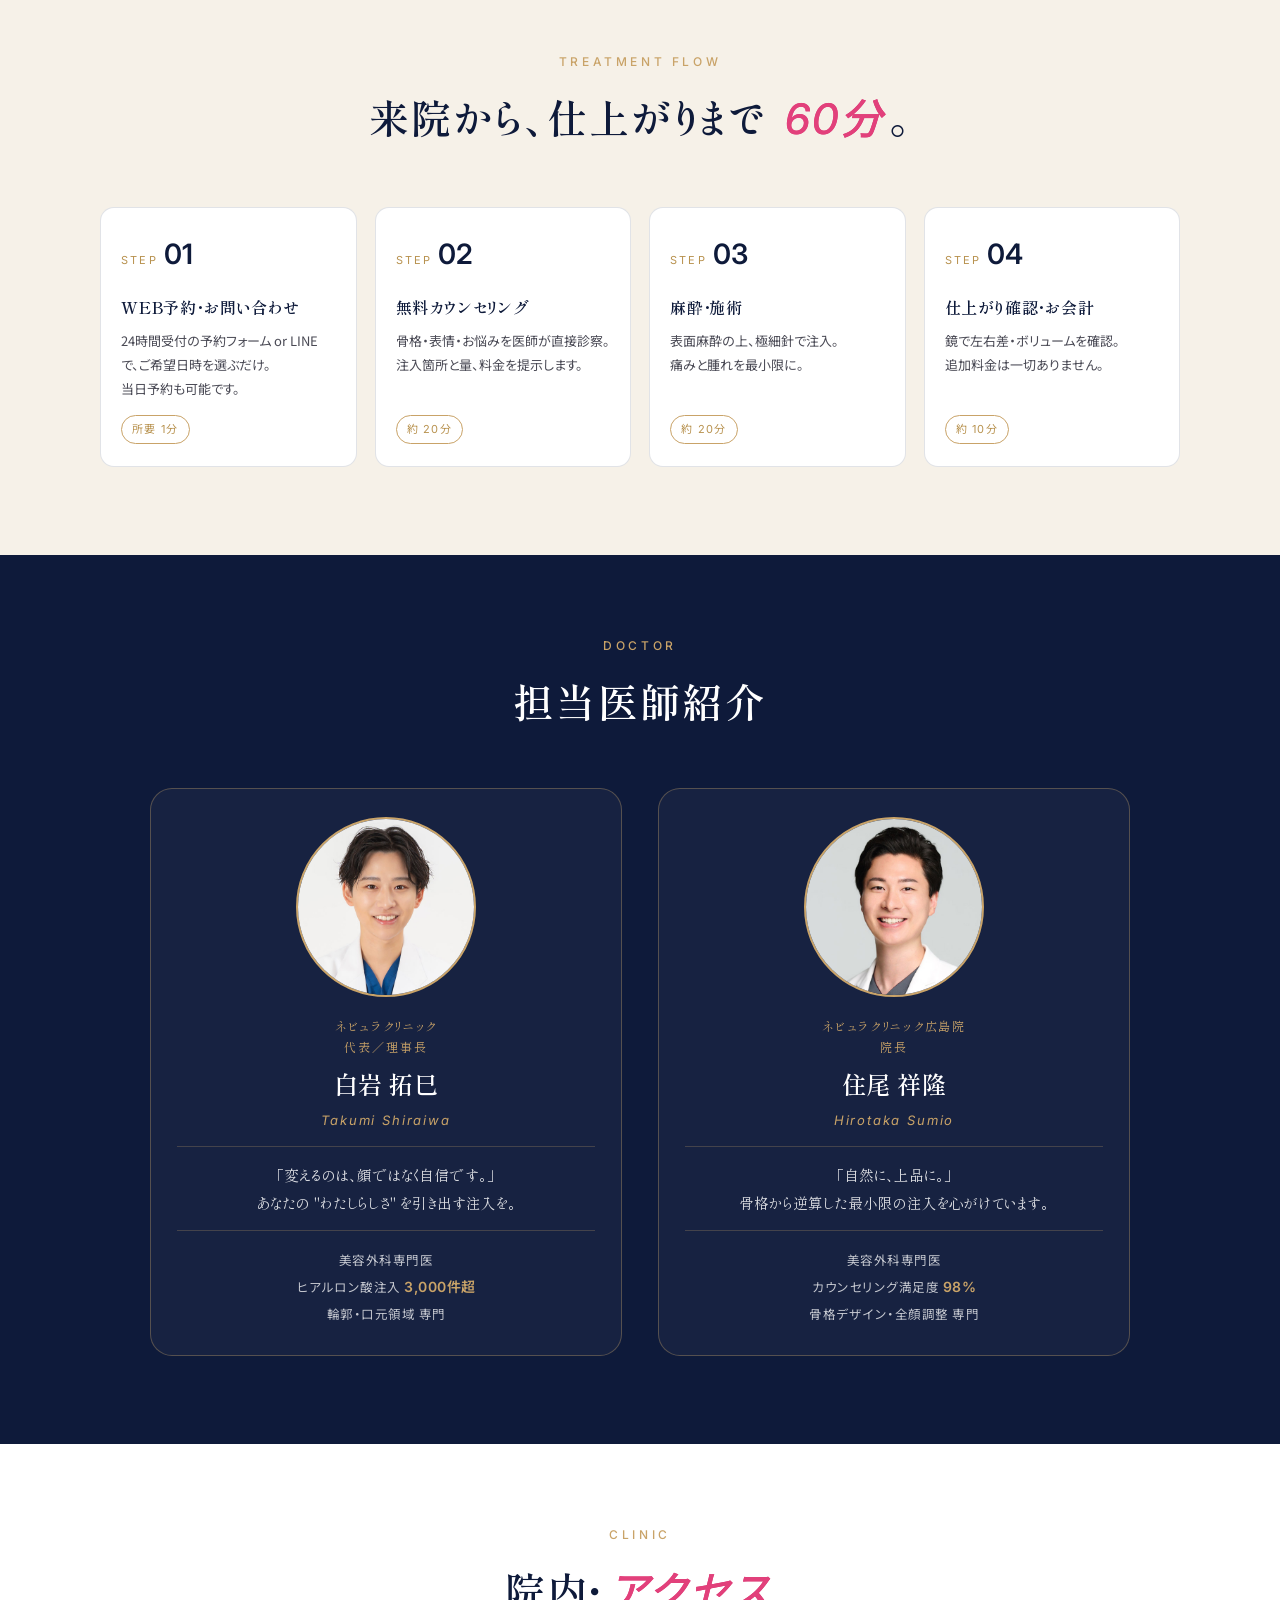
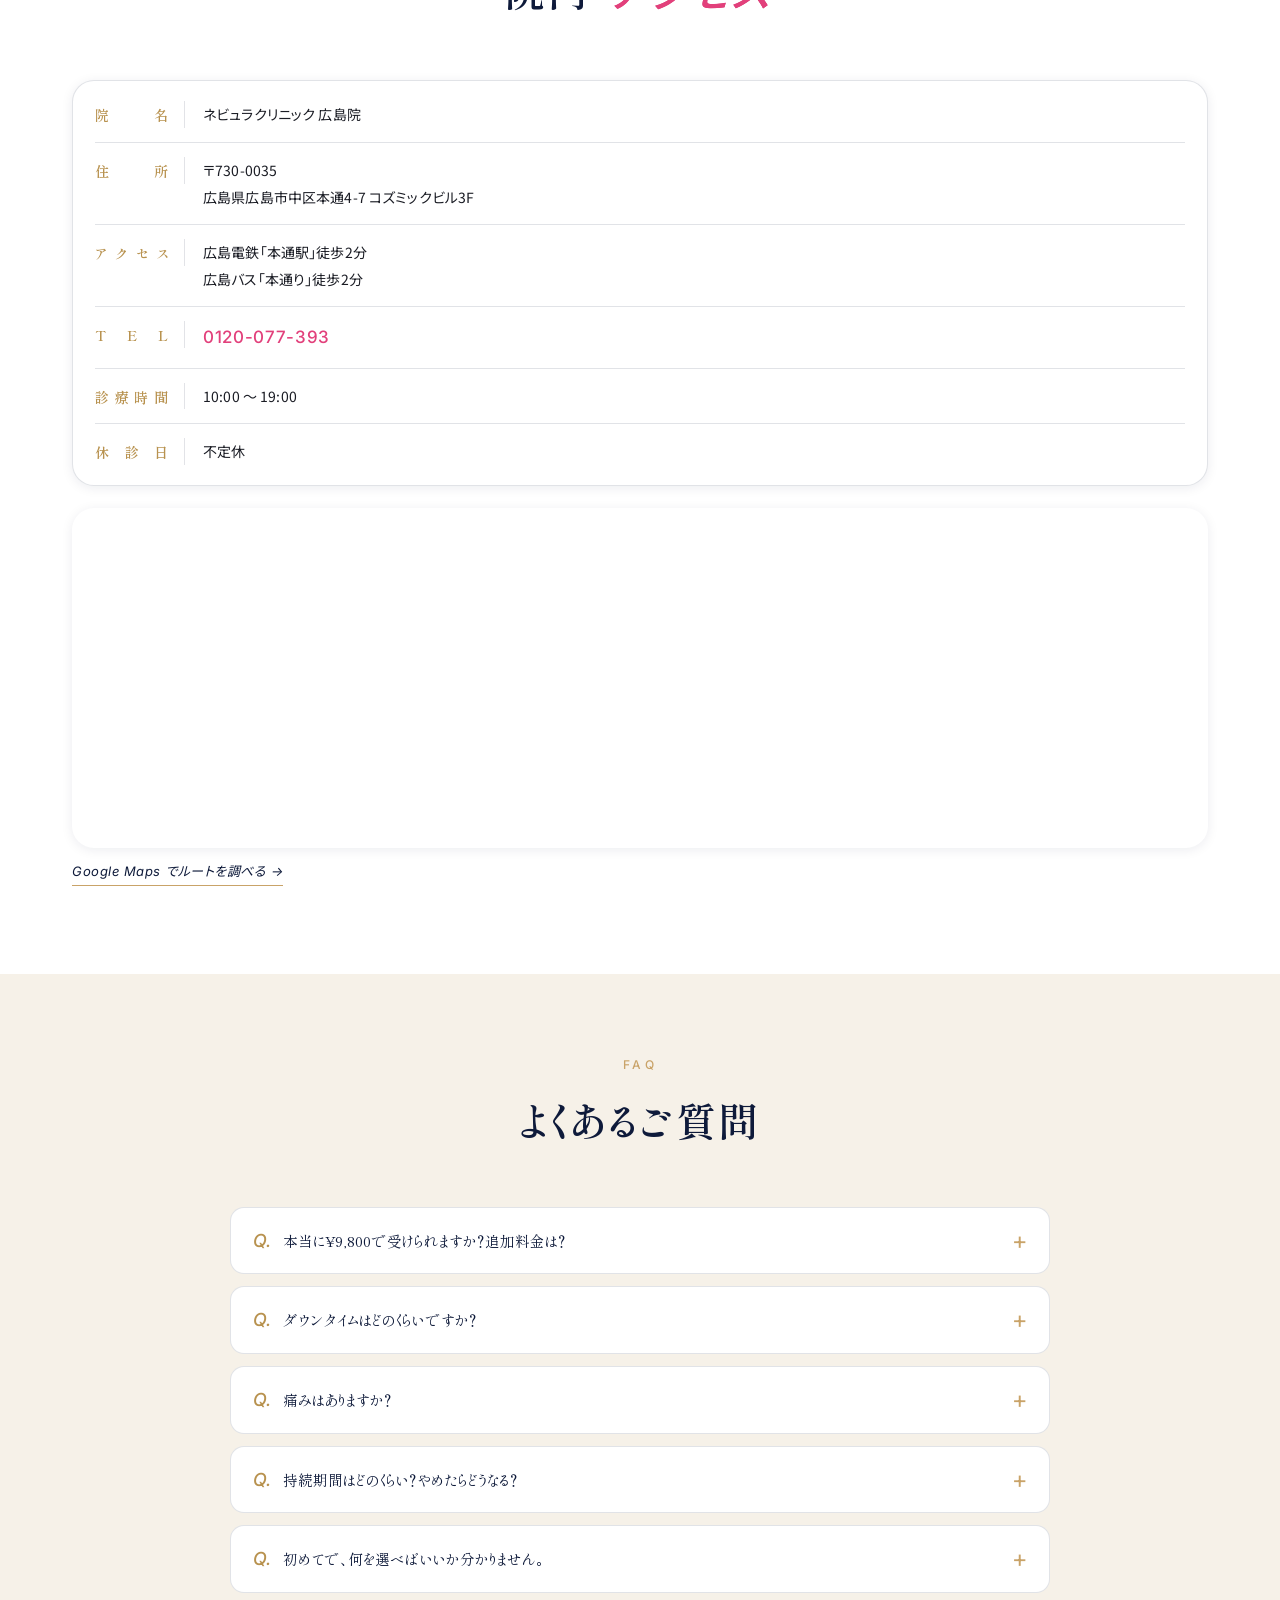
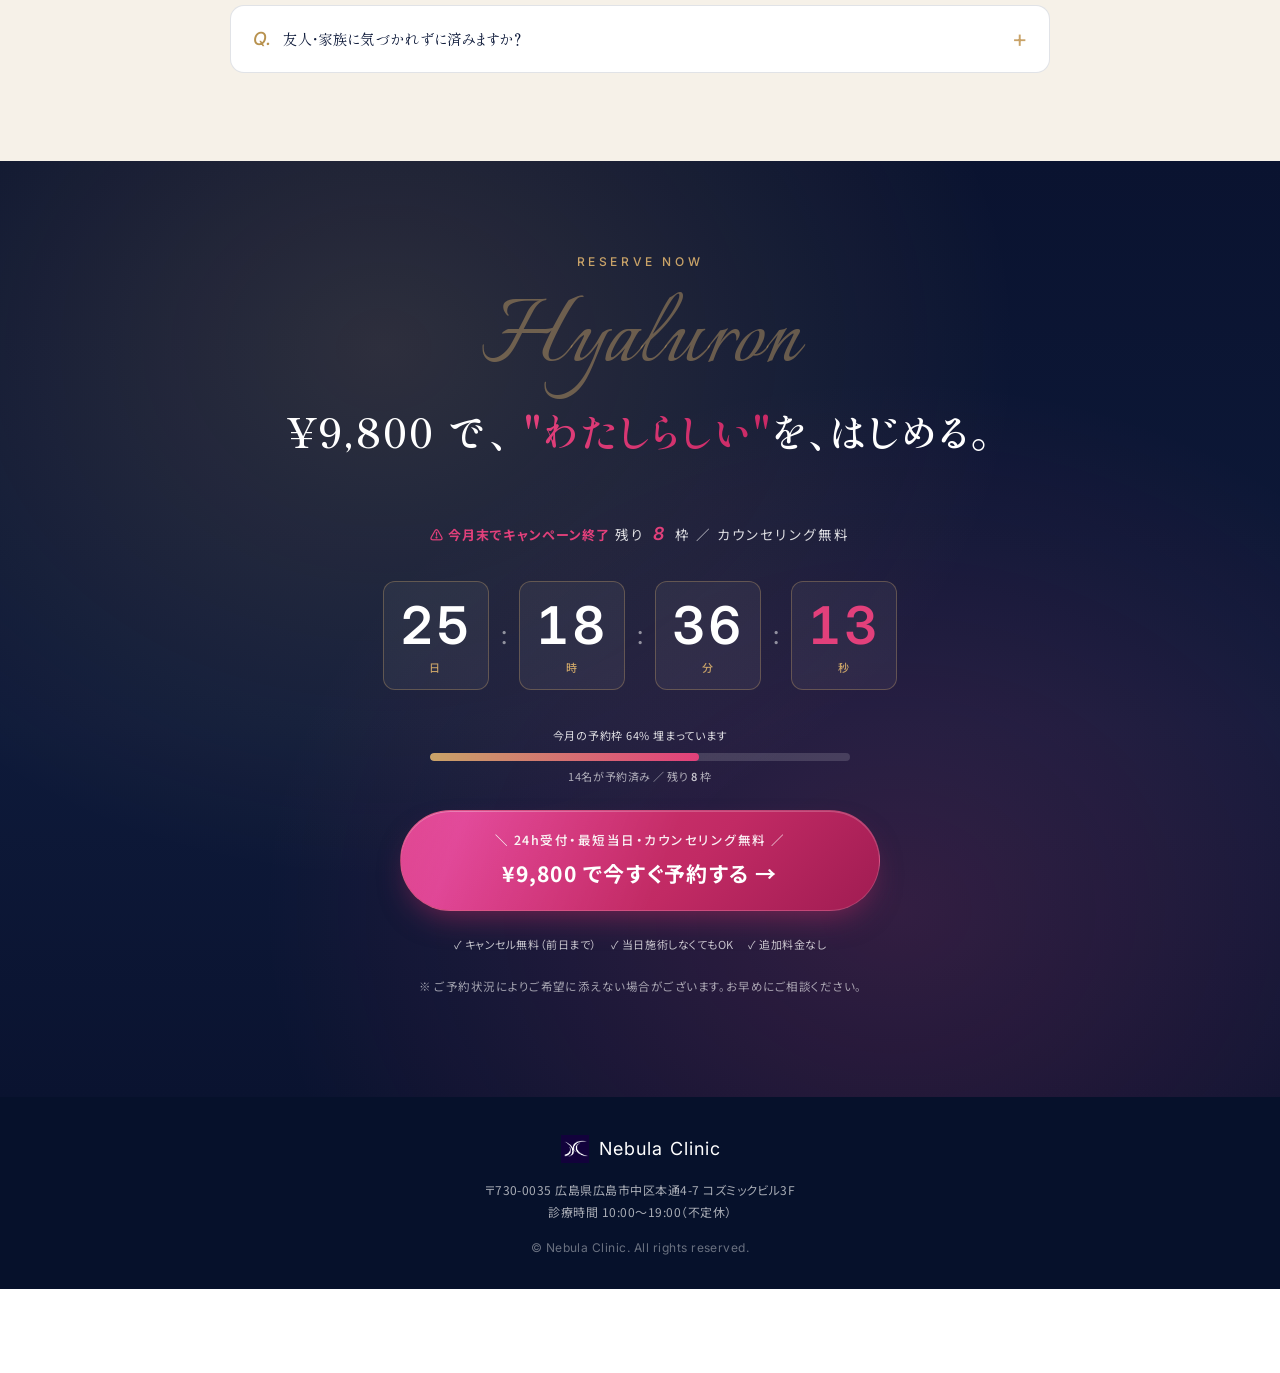
==== commit eaea9e1c: "Fix line break issues in urgency bar and worry CTA" ====
--- a/index.html
+++ b/index.html
@@ -115,7 +115,7 @@
           <li><span class="worry__check">✓</span><span>「やりすぎ顔」ではなく、<strong>自然な仕上がり</strong>がいい</span></li>
           <li><span class="worry__check">✓</span><span>本当に自分に合う注入箇所と量を<strong>プロに見てほしい</strong></span></li>
         </ul>
-        <p class="worry__cta">そのお悩み、<em>Nebula Clinic</em> にお任せください。</p>
+        <p class="worry__cta">そのお悩み、<em>Nebula Clinic</em><br class="sp-only"> にお任せください。</p>
       </div>
     </section>
 
@@ -153,7 +153,7 @@
           </div>
           <p class="price-card__urgency">
             <span class="pulse-dot"></span>
-            キャンペーン終了まで <strong id="cd-inline">あと —</strong> ／ 残り <strong id="slots-inline">8</strong> 枠
+            終了まで <strong id="cd-inline">あと —</strong><span class="cd-sep-inline"> ／ </span>残り <strong id="slots-inline">8</strong> 枠
           </p>
         </div>
       </div>
--- a/styles-v14.css
+++ b/styles-v14.css
@@ -570,10 +570,12 @@
 .price-card__urgency{
   margin-top: 14px;
   text-align:center;
-  font-size: 12.5px;
+  font-size: 12px;
   color: rgba(255,255,255,.85);
   display:flex; align-items:center; justify-content:center;
-  gap: 8px;
+  flex-wrap: nowrap;
+  white-space: nowrap;
+  gap: 6px;
 }
 .price-card__urgency strong{ color: var(--pink); font-family: var(--serif-en); font-size: 14px; }
 .pulse-dot{
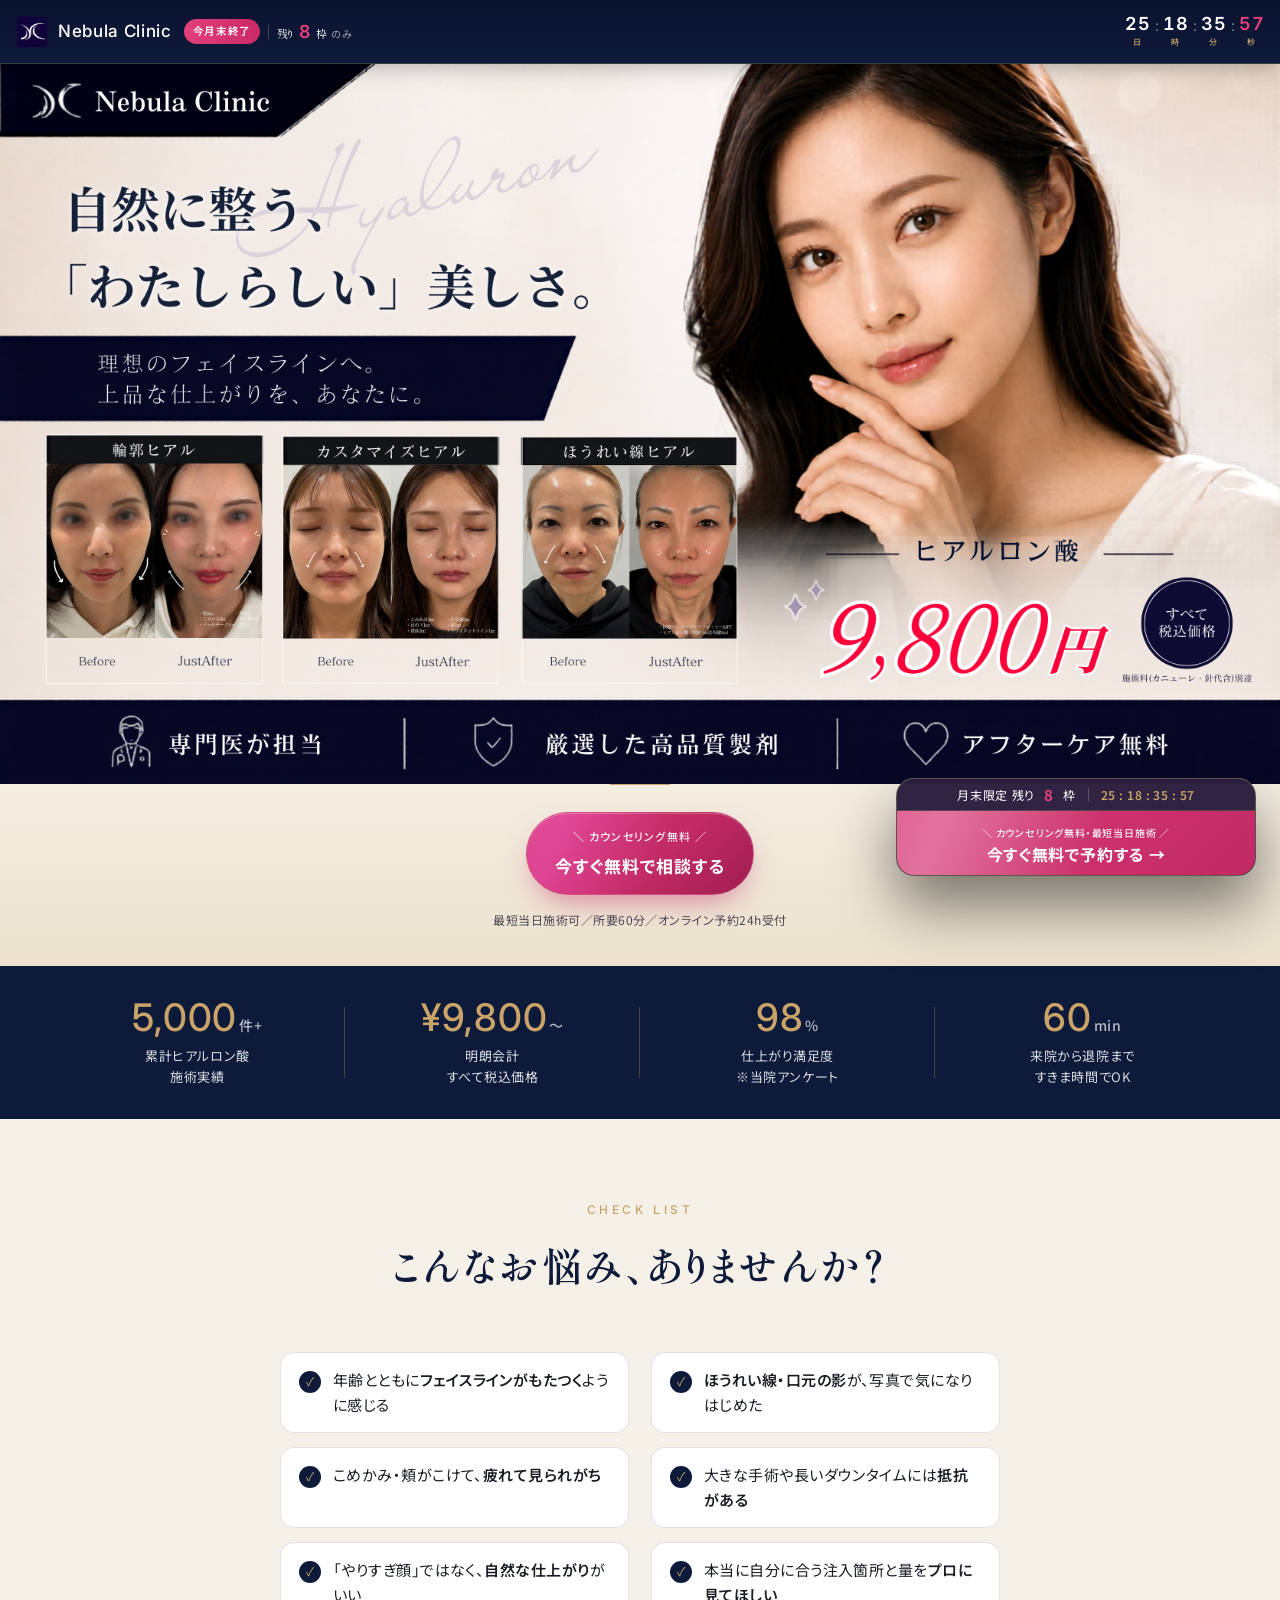
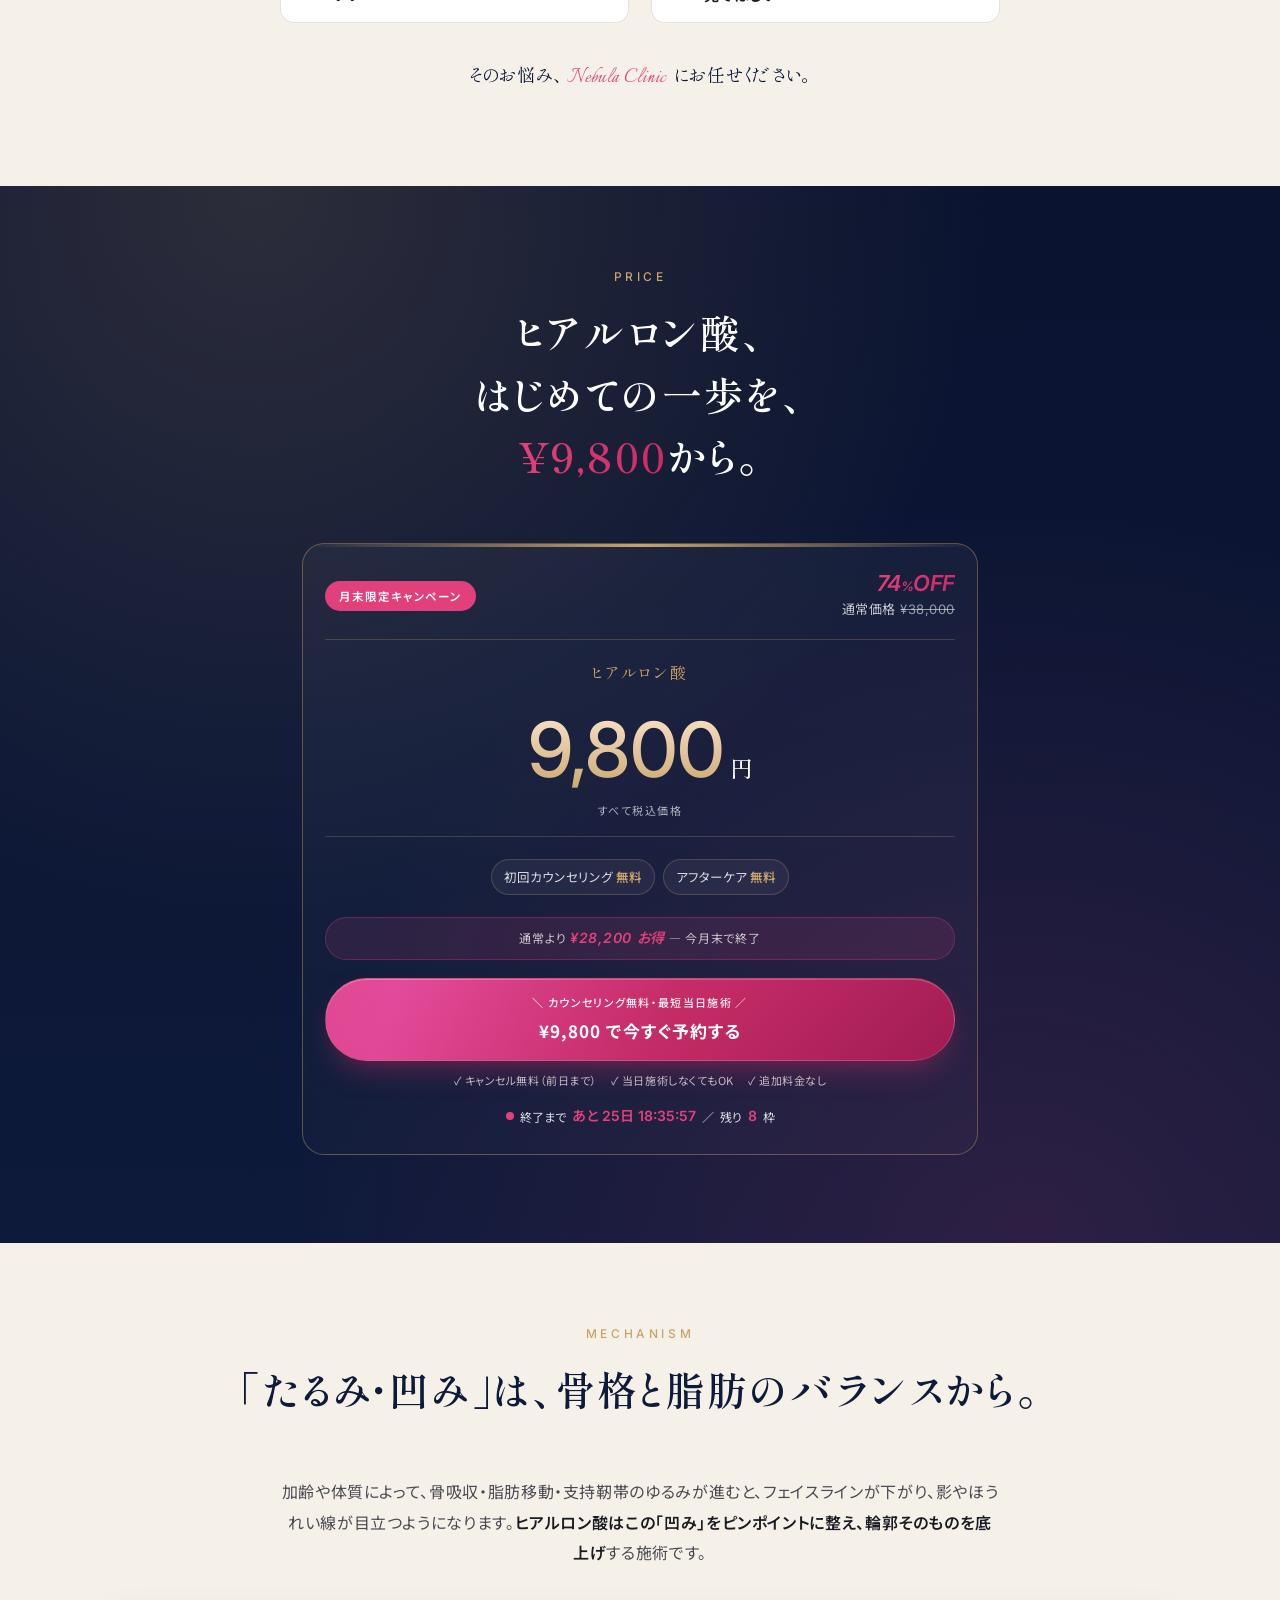
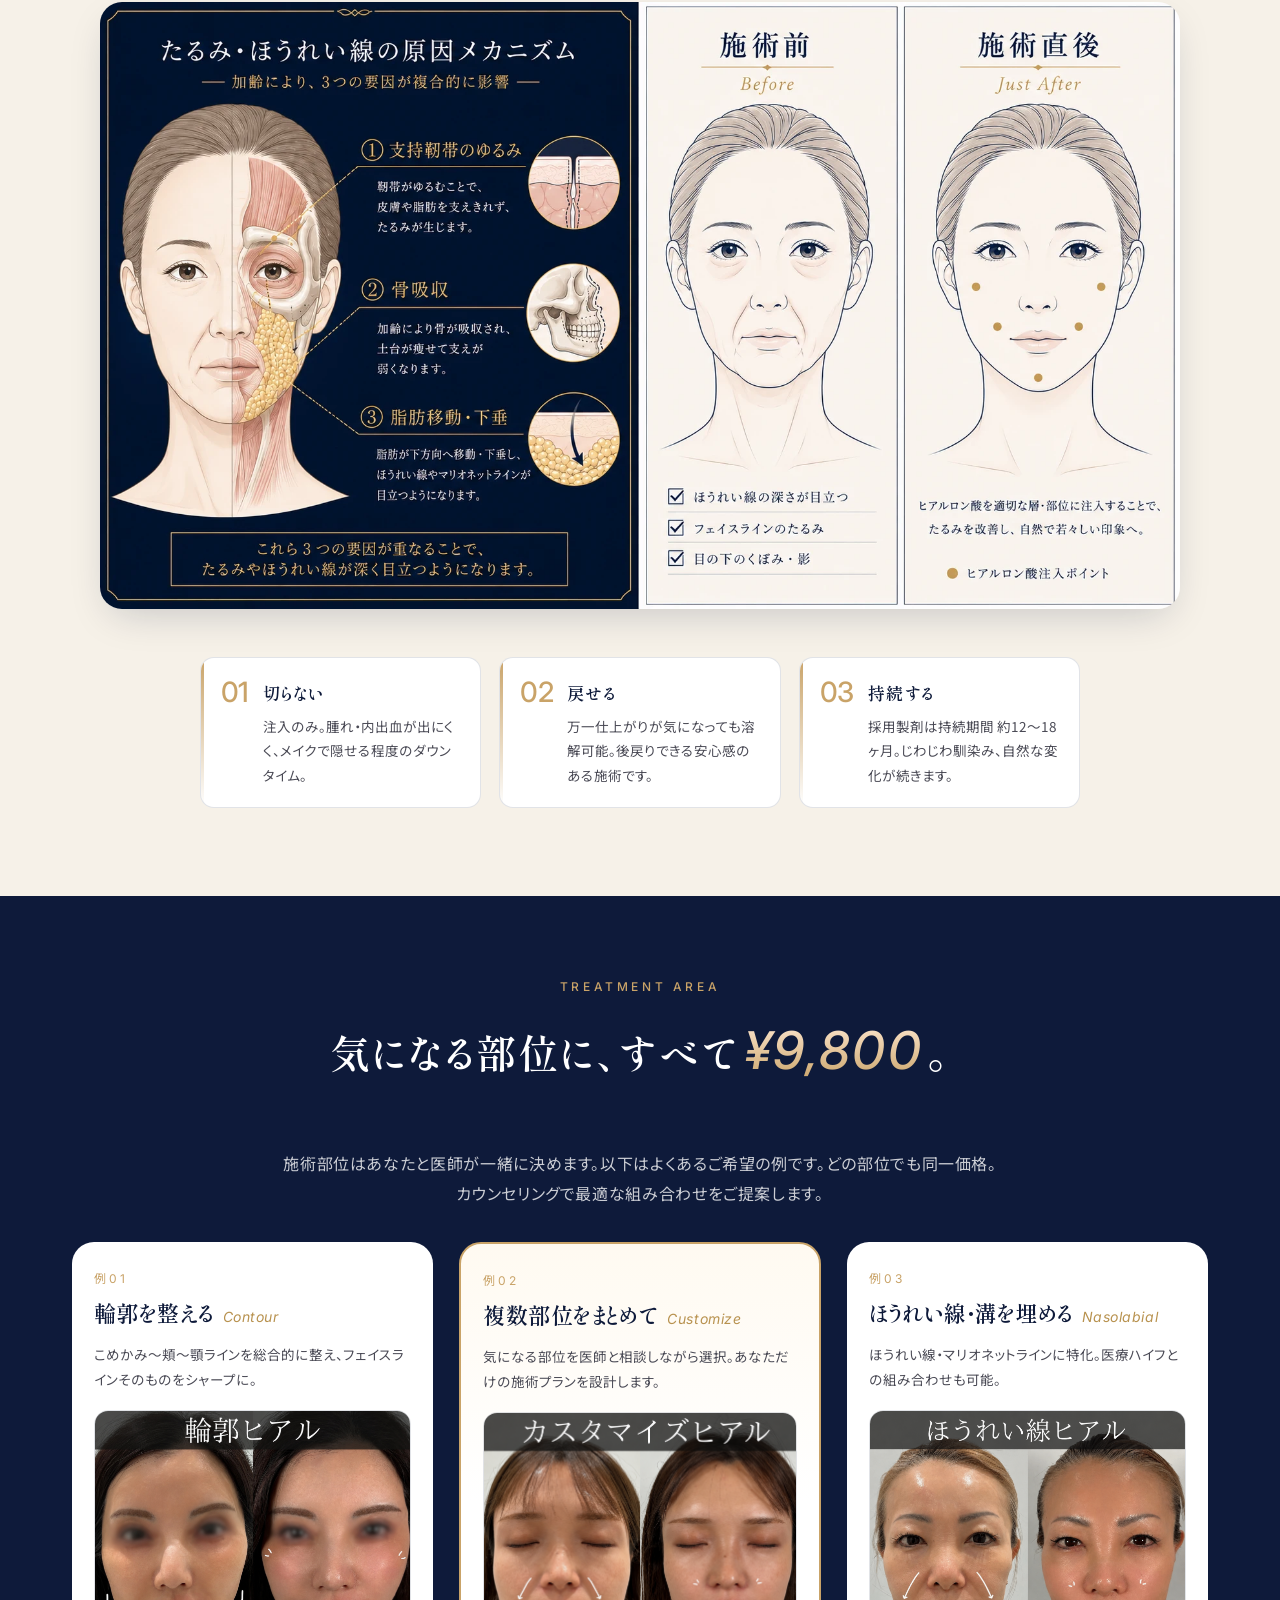
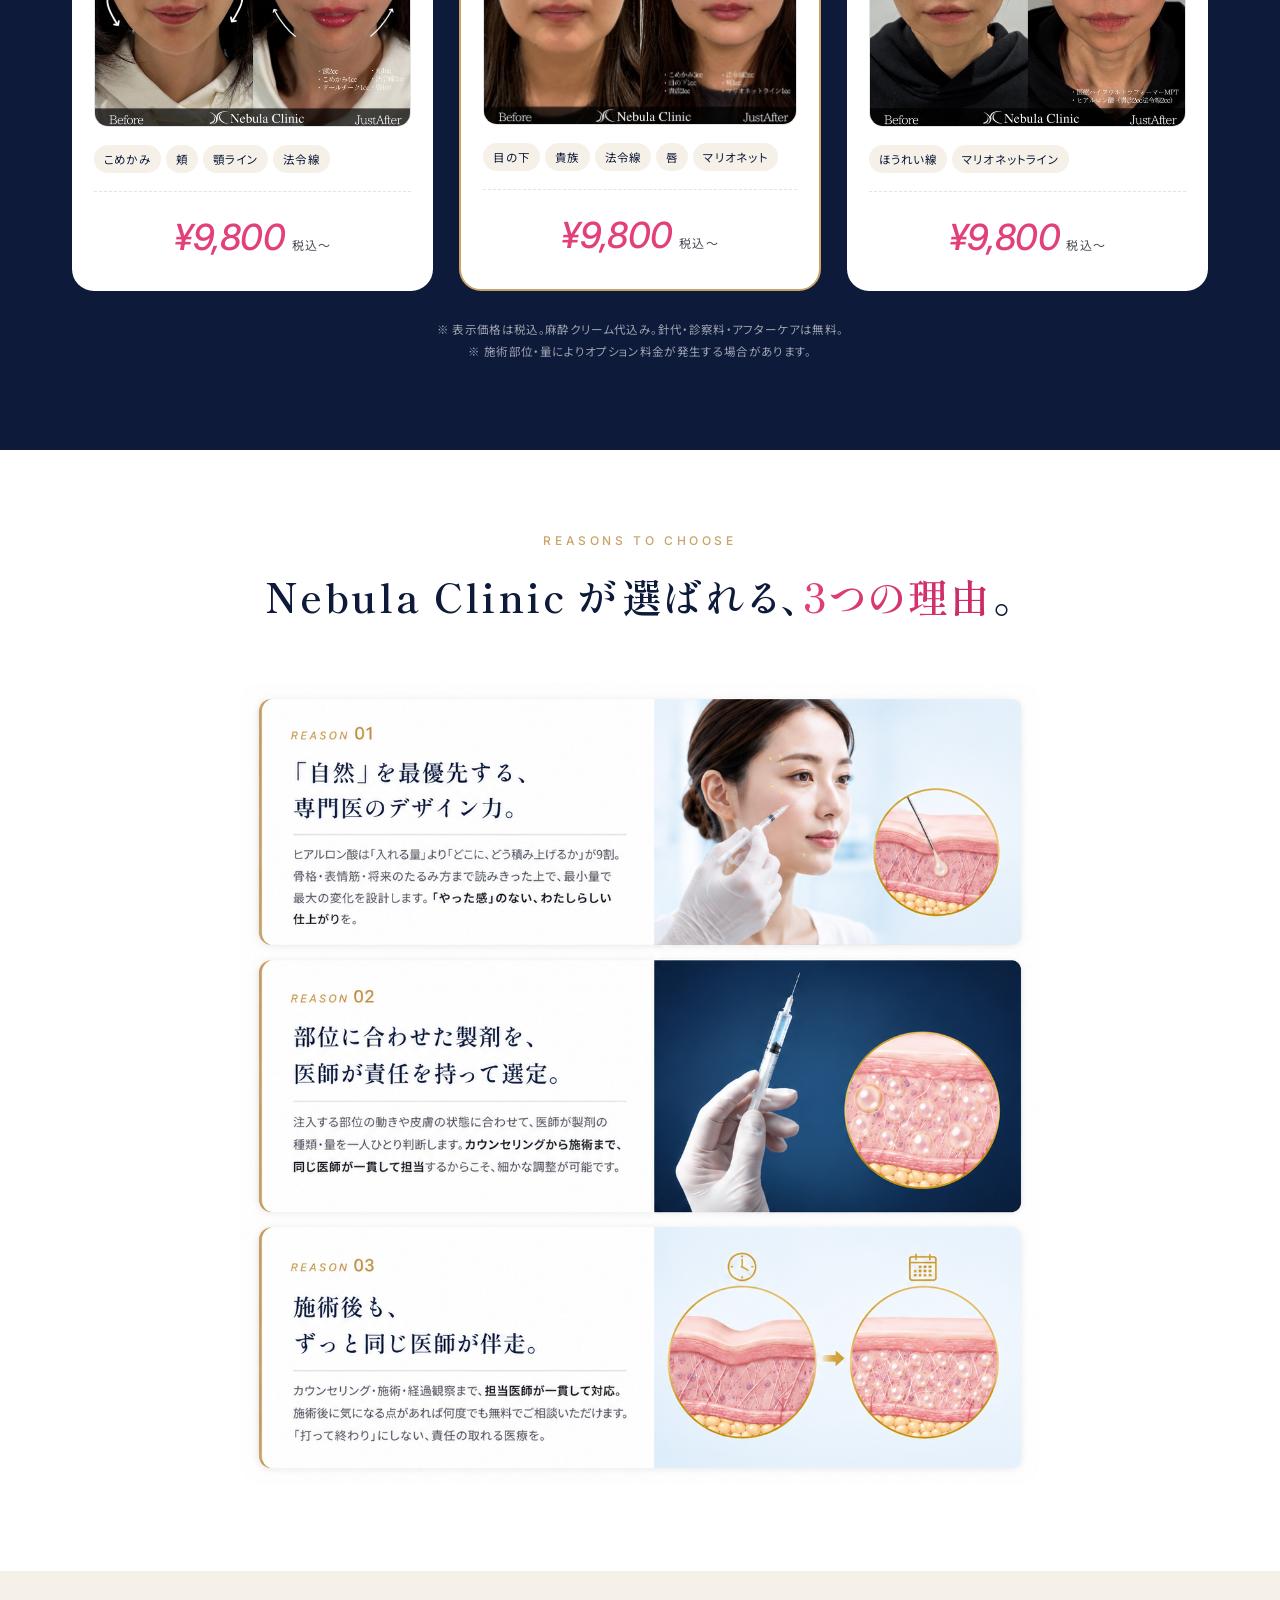
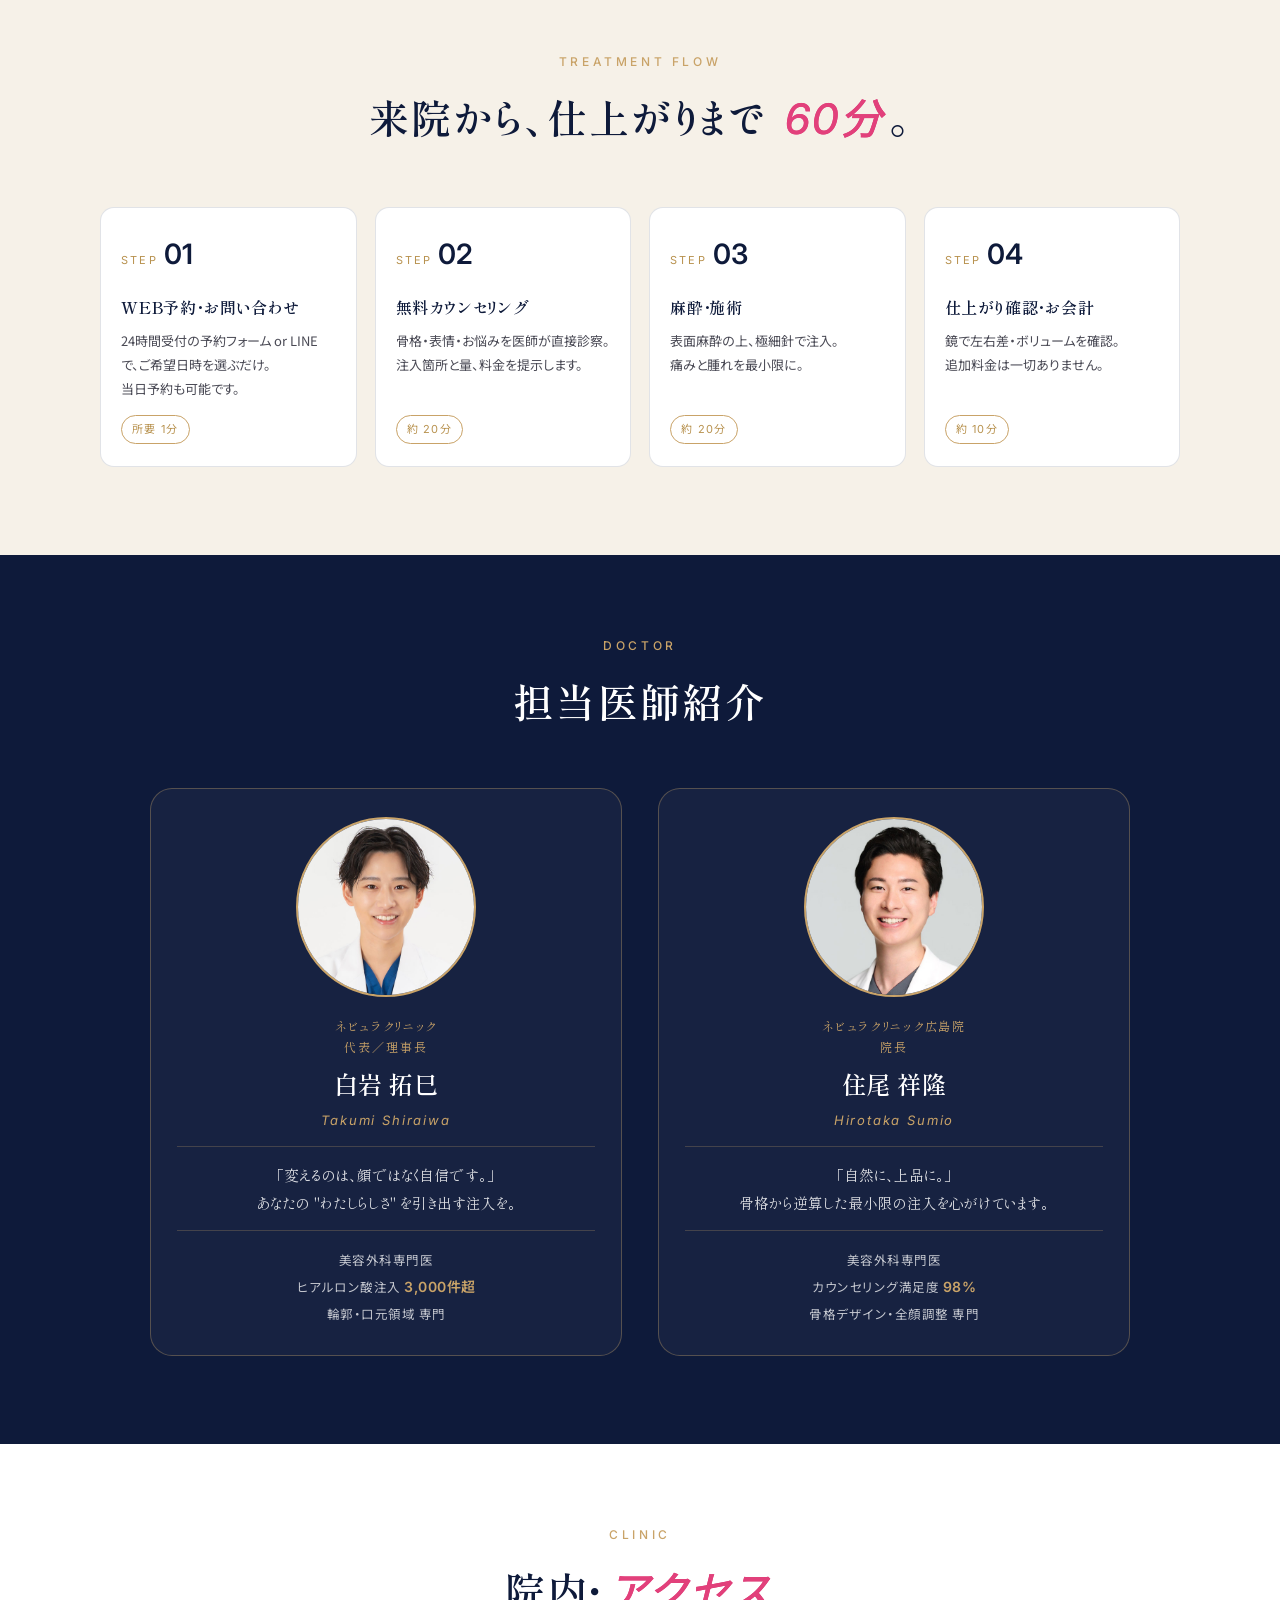
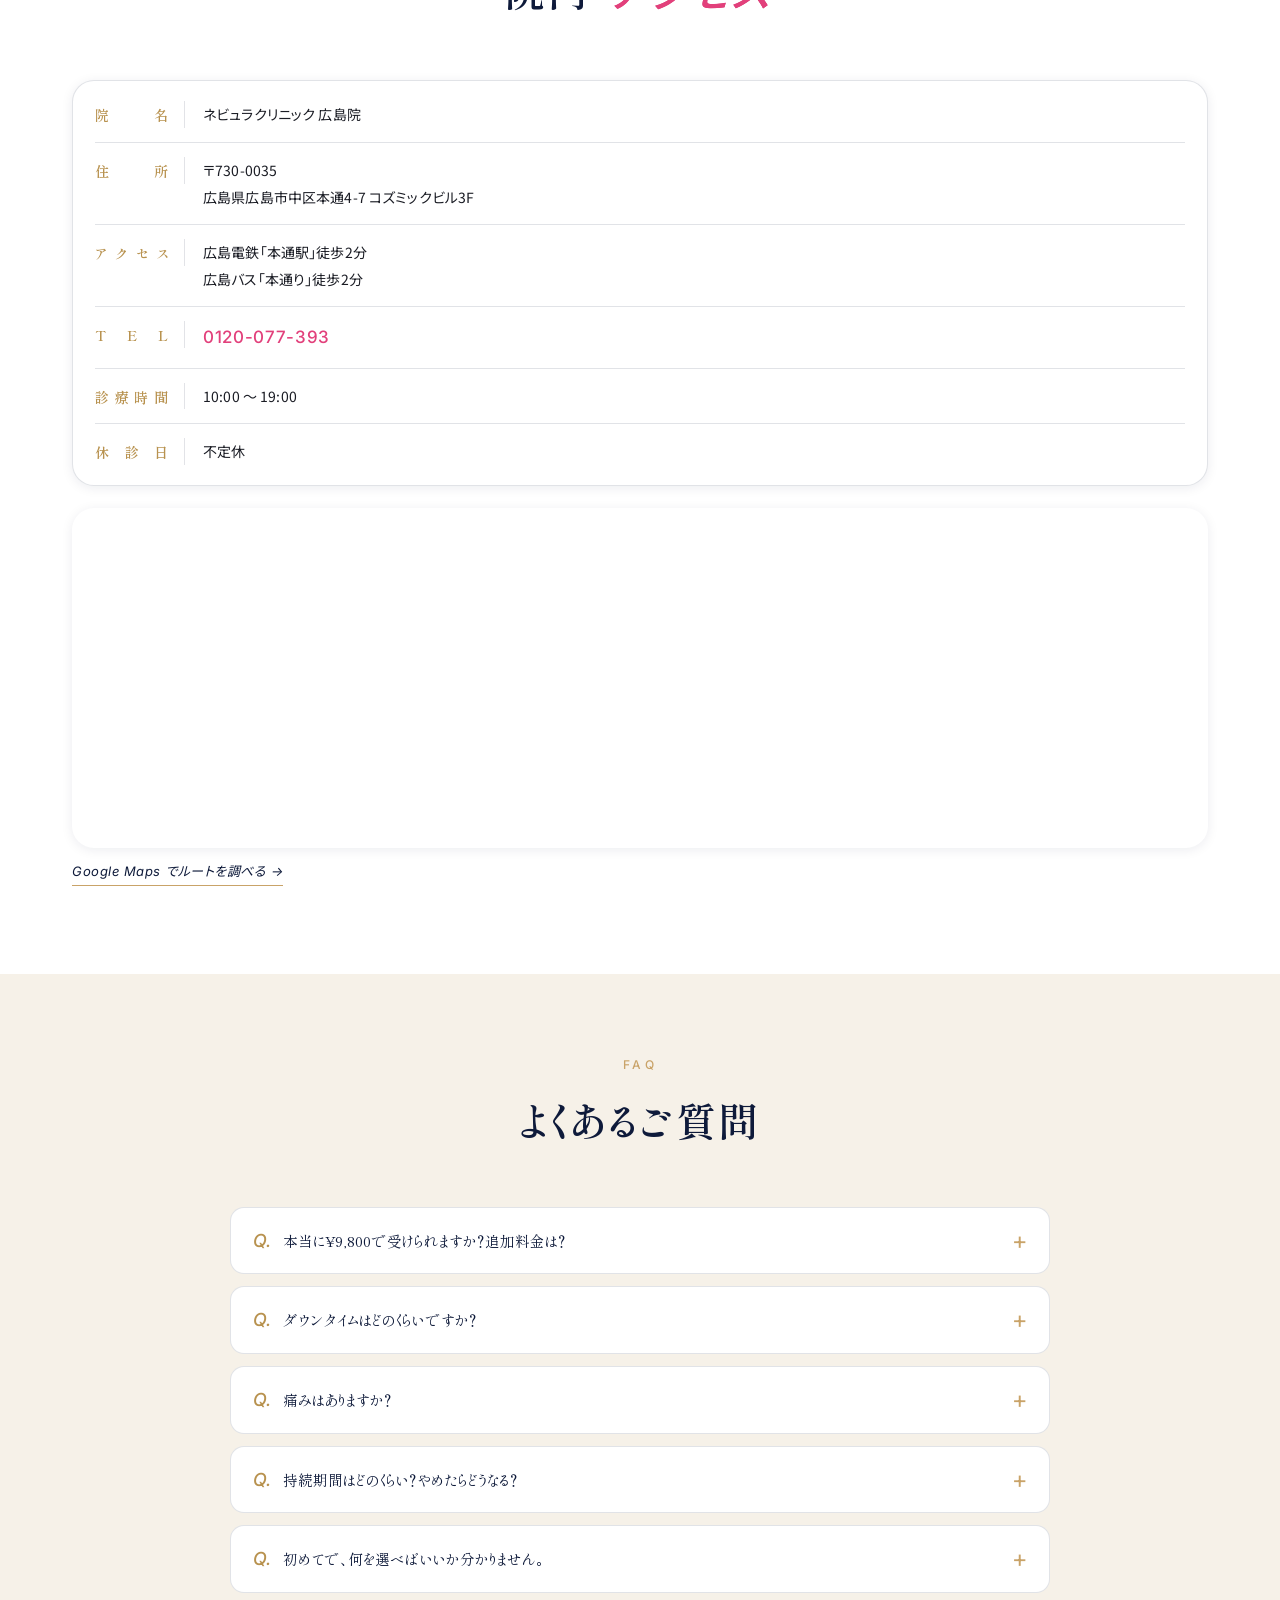
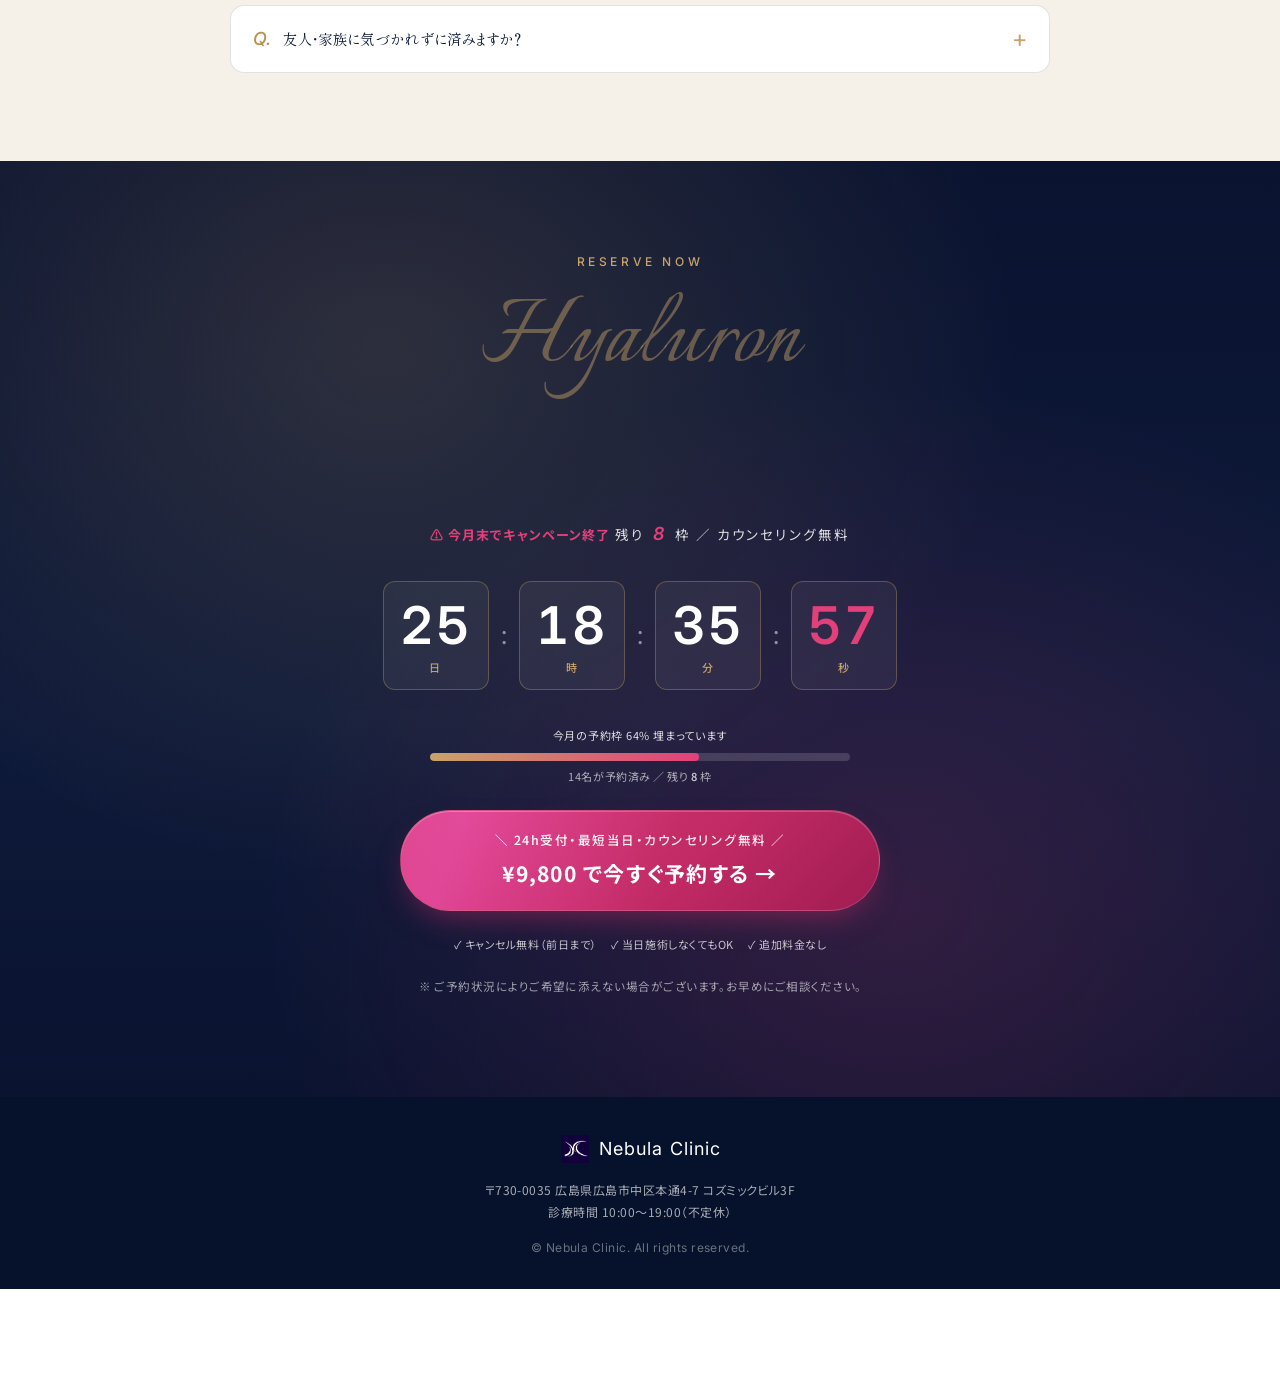
==== commit d2abf4bb: "Fix worry__cta to single line on mobile" ====
--- a/index.html
+++ b/index.html
@@ -115,7 +115,7 @@
           <li><span class="worry__check">✓</span><span>「やりすぎ顔」ではなく、<strong>自然な仕上がり</strong>がいい</span></li>
           <li><span class="worry__check">✓</span><span>本当に自分に合う注入箇所と量を<strong>プロに見てほしい</strong></span></li>
         </ul>
-        <p class="worry__cta">そのお悩み、<em>Nebula Clinic</em><br class="sp-only"> にお任せください。</p>
+        <p class="worry__cta">そのお悩み、<em>Nebula Clinic</em> にお任せください。</p>
       </div>
     </section>
 
--- a/styles-v14.css
+++ b/styles-v14.css
@@ -1579,7 +1579,7 @@
   .faq-a{ padding: 12px 16px; }
   .foot{ padding: 20px 0 16px; }
   .worry__list{ gap: 8px; margin-top: 16px; }
-  .worry__cta{ margin-top: 18px; }
+  .worry__cta{ margin-top: 18px; font-size: 14px; white-space: nowrap; }
 }
 
 /* ===== CTA Trust Badges ===== */
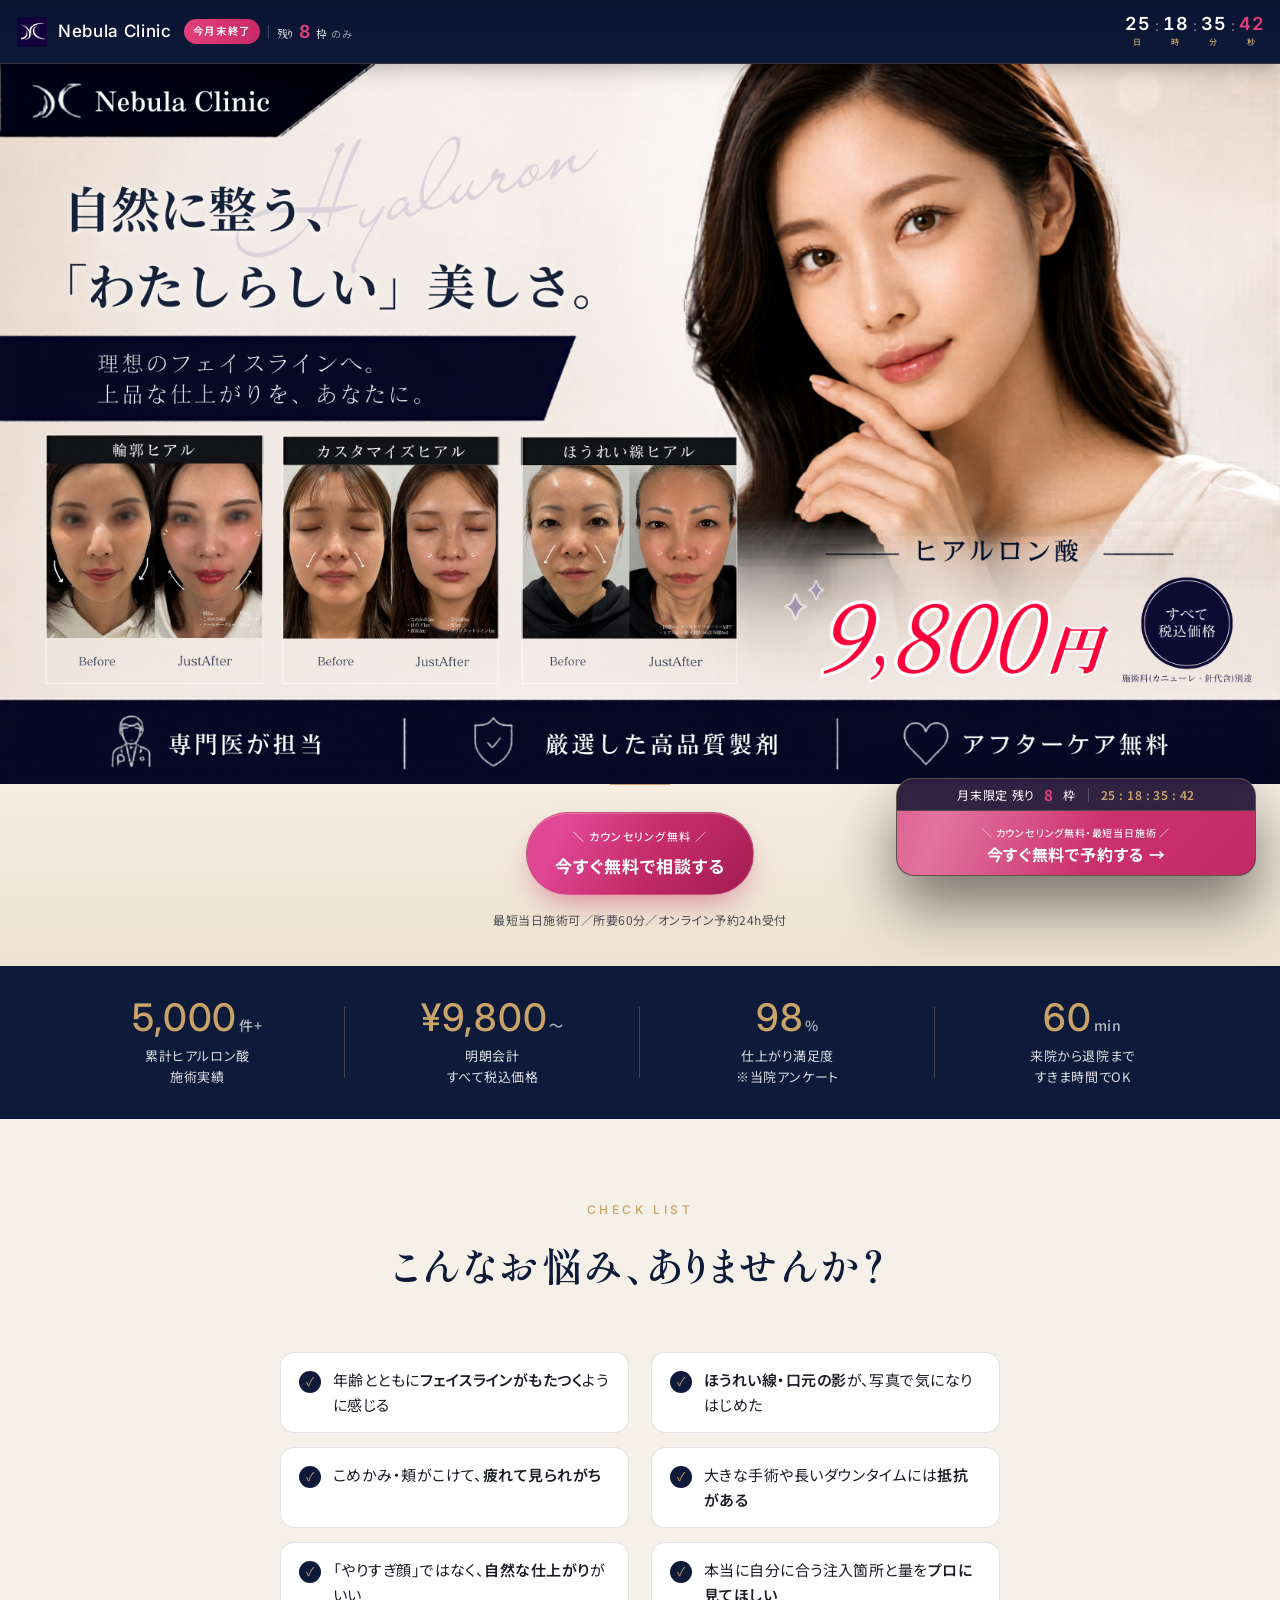
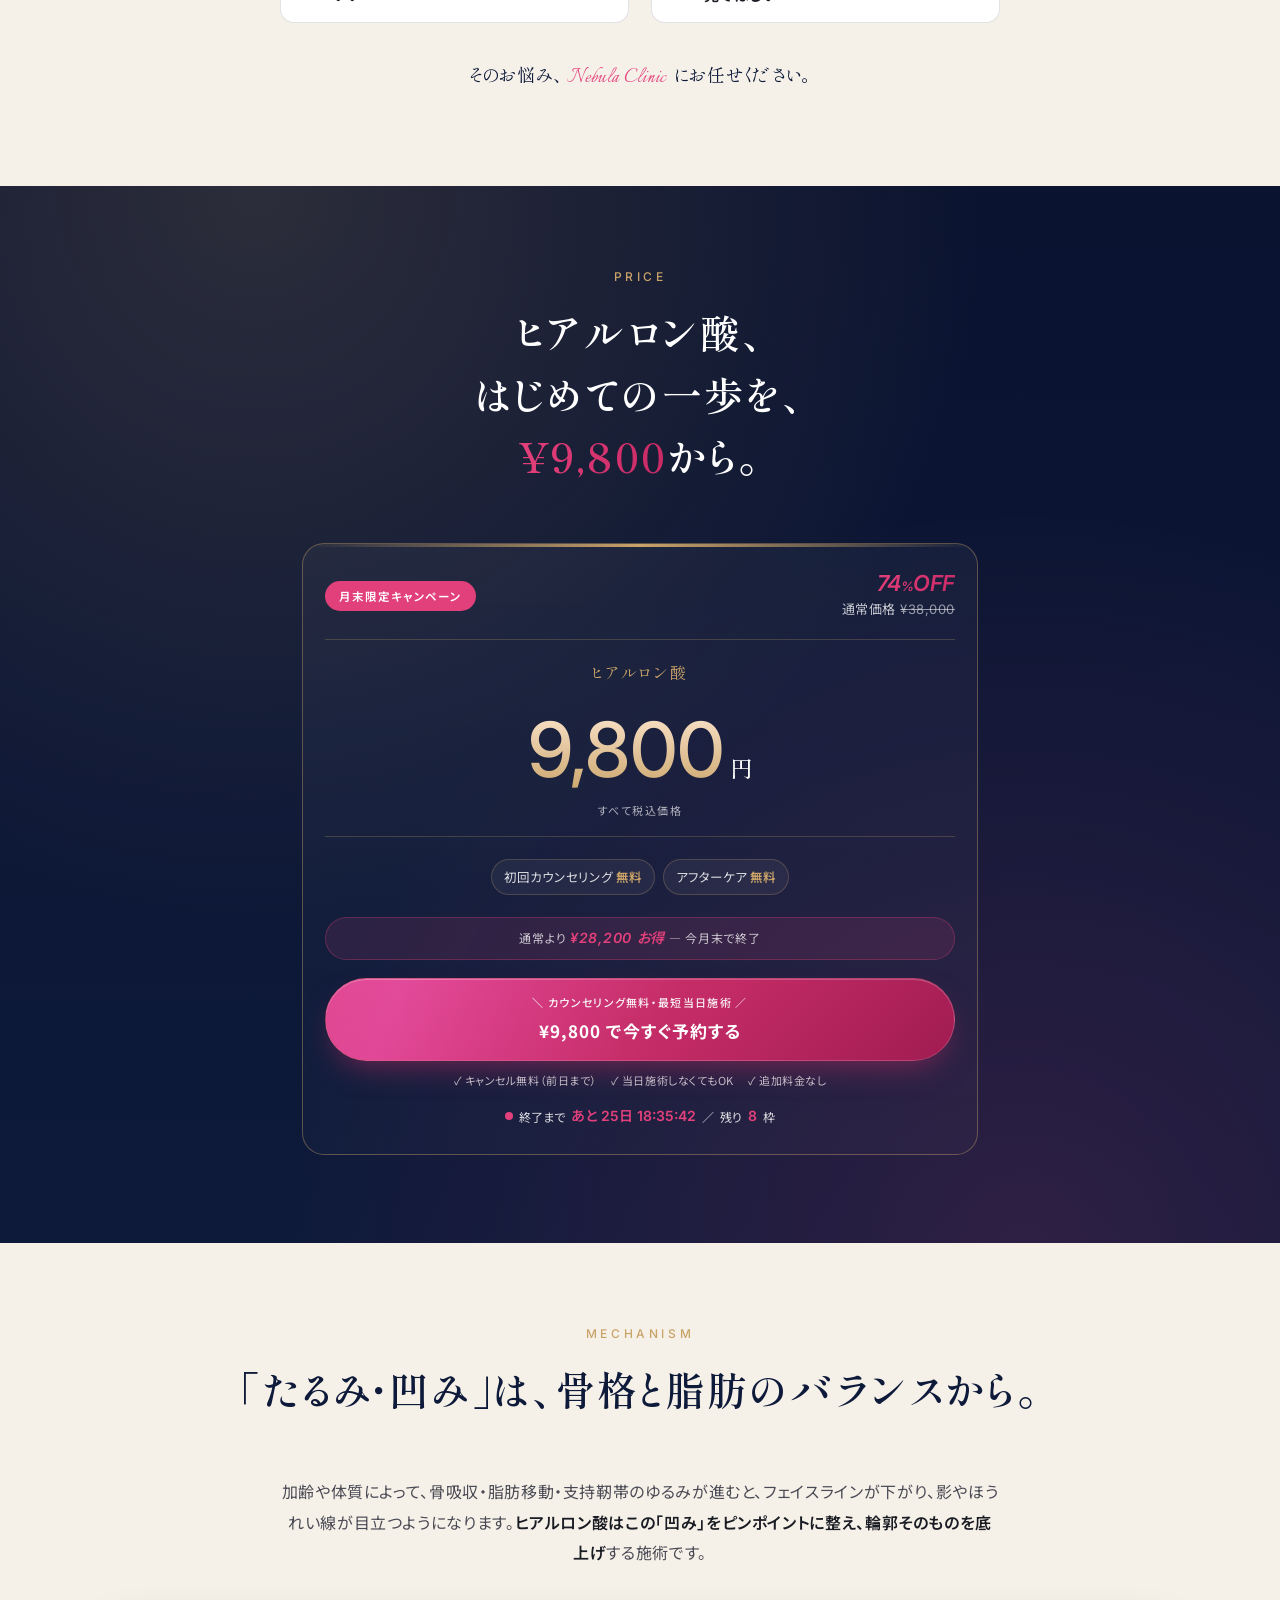
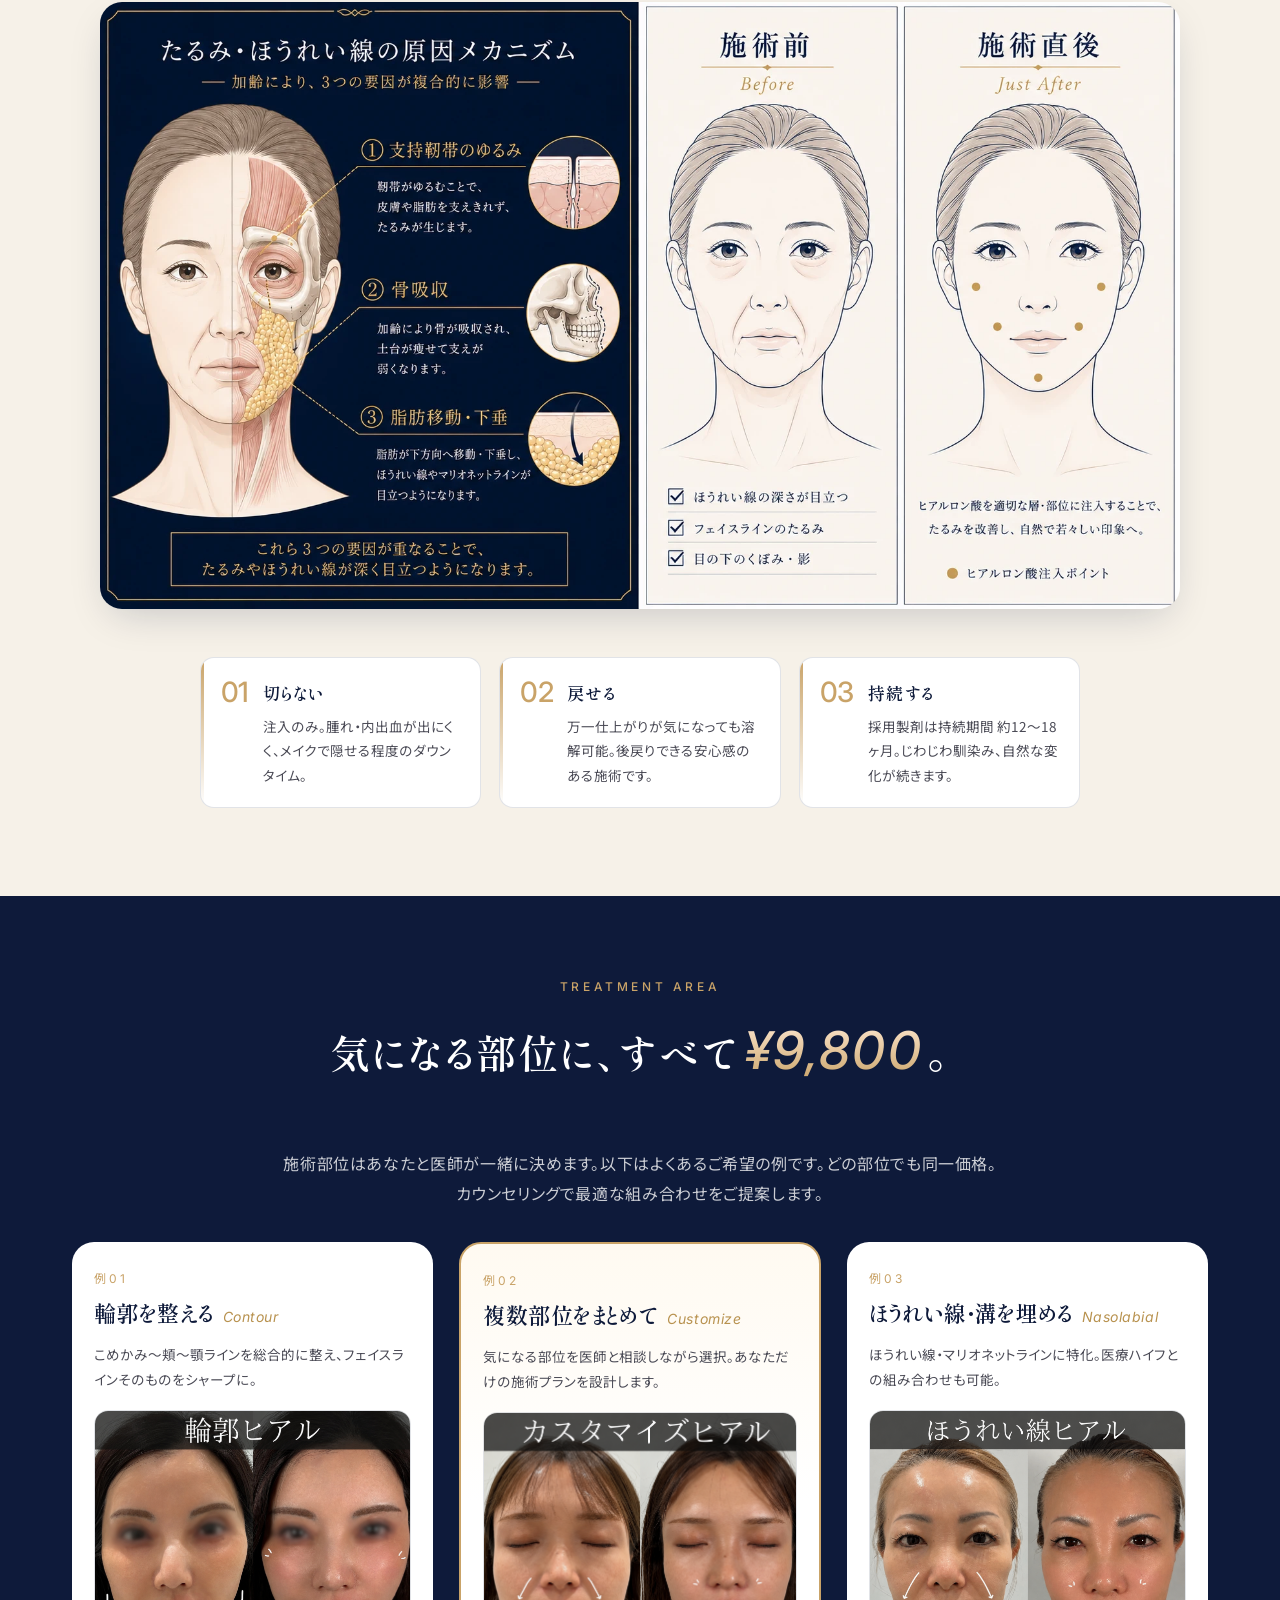
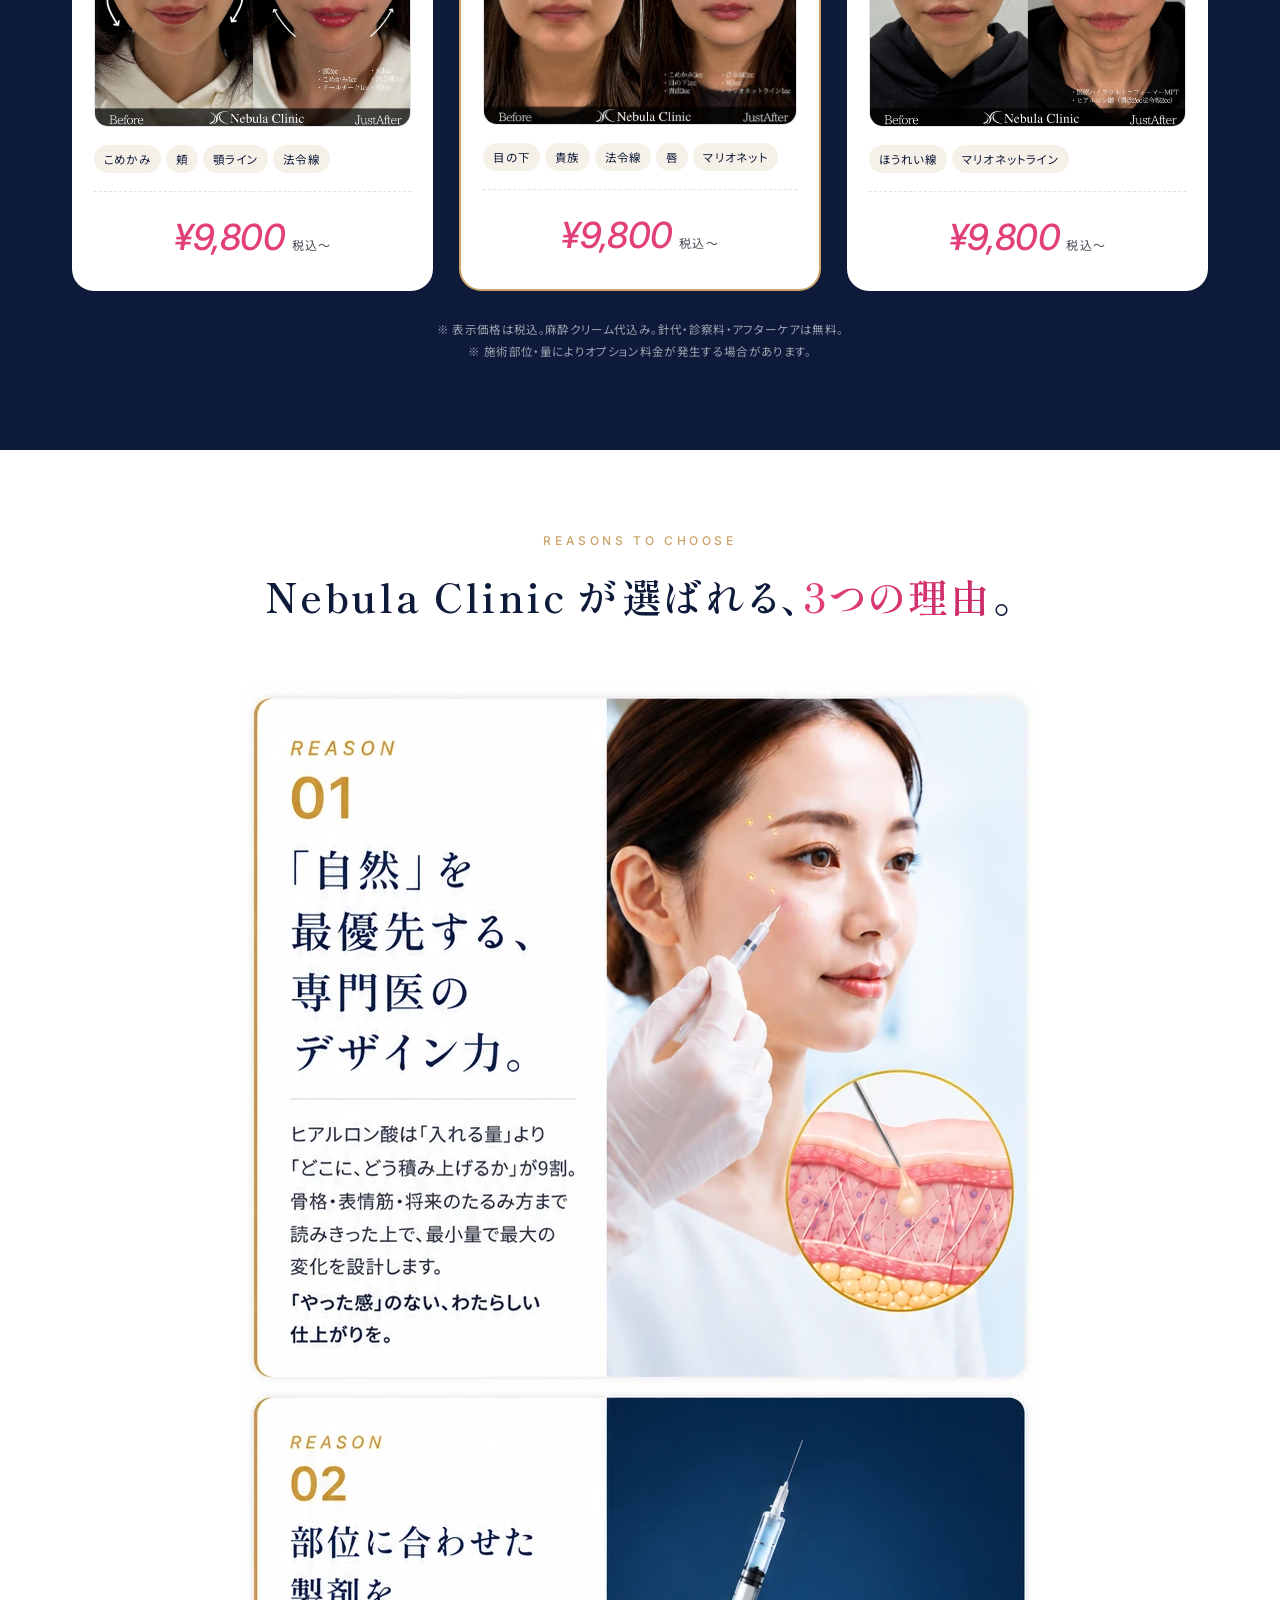
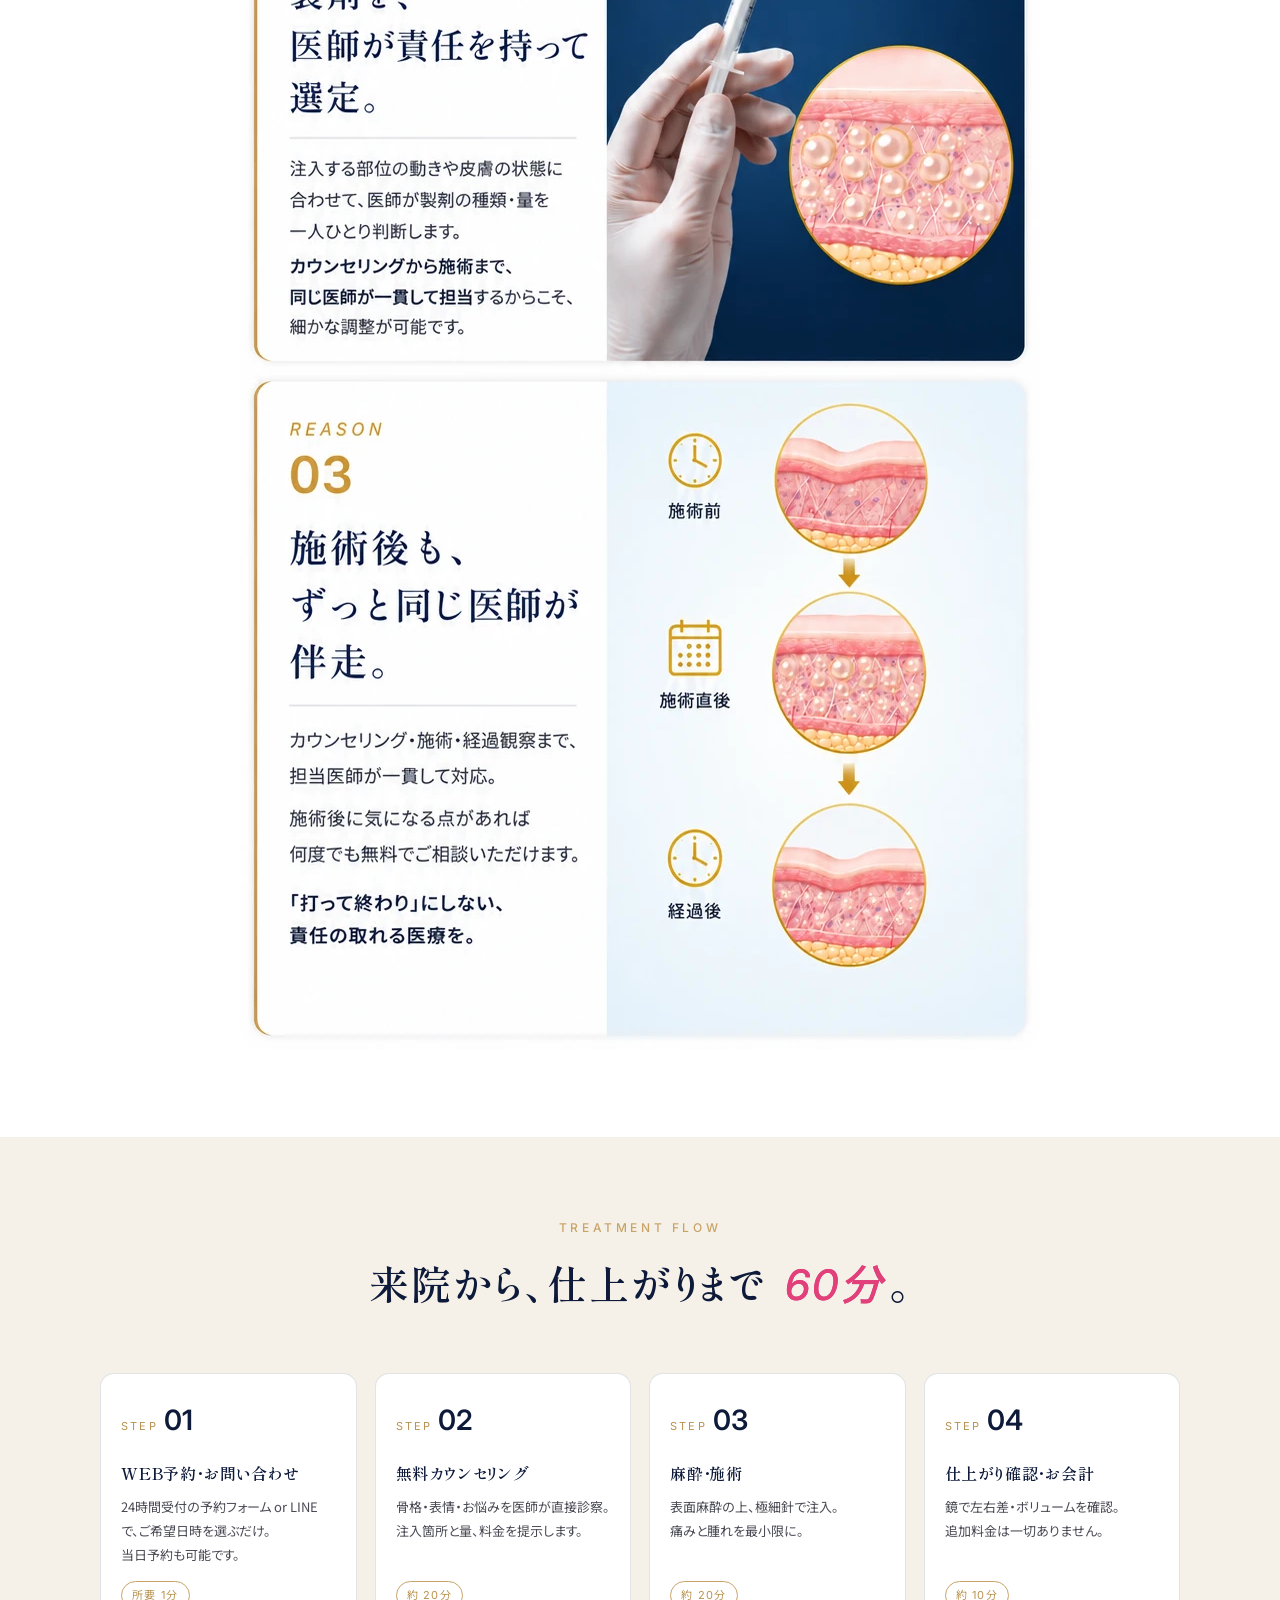
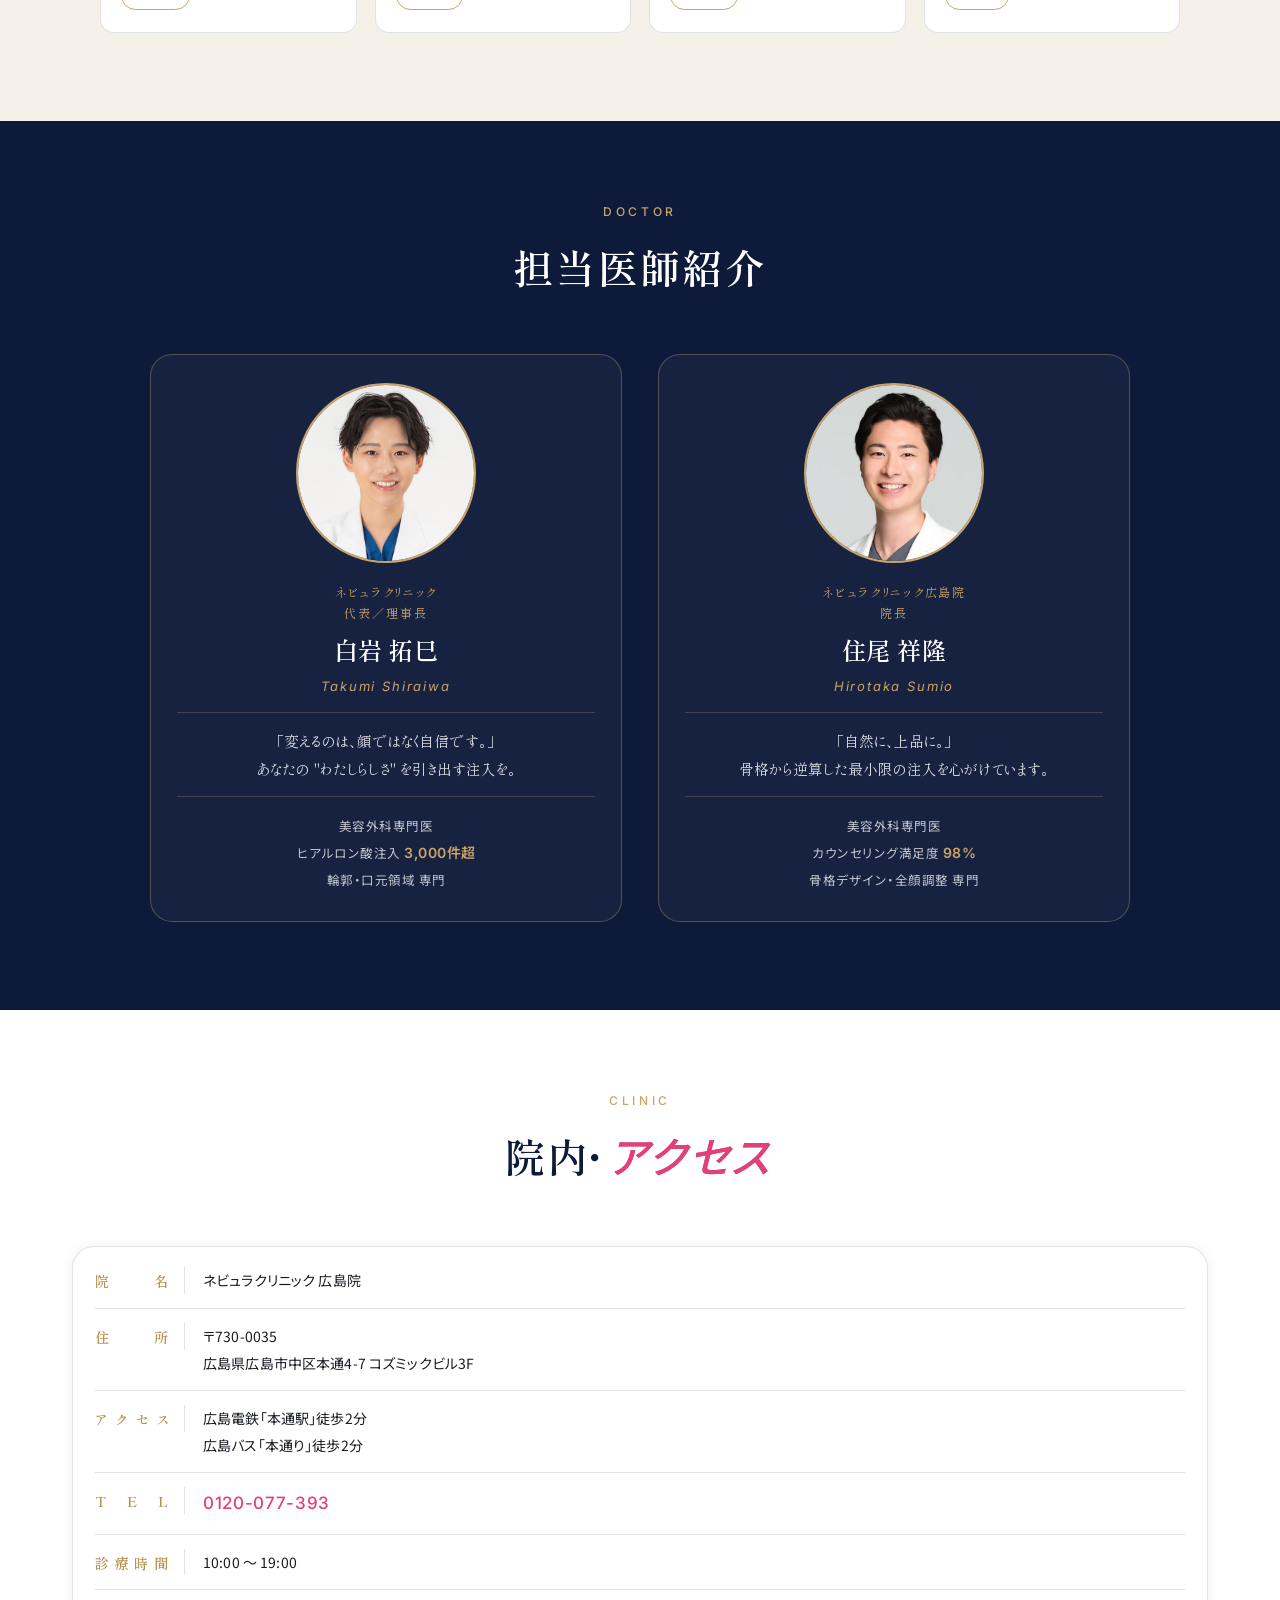
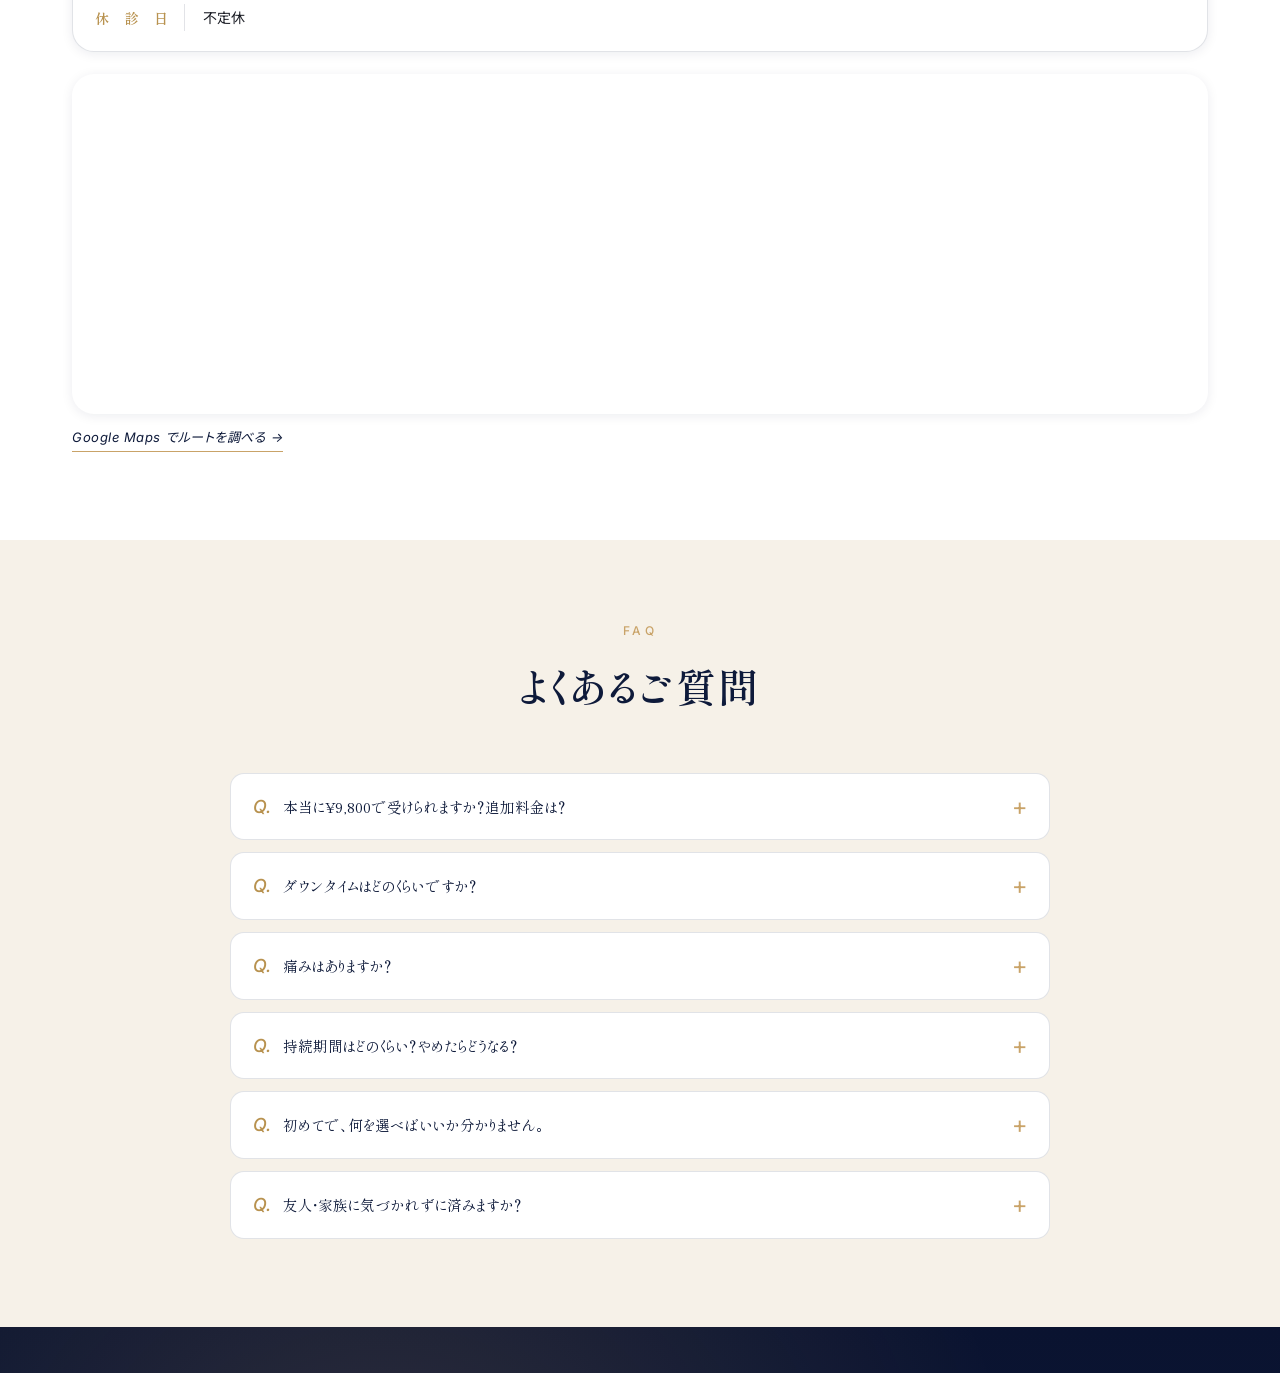
==== commit 463a60ec: "Bust CSS cache v17 for worry__cta fix" ====
--- a/index.html
+++ b/index.html
@@ -8,7 +8,7 @@
 <link rel="preconnect" href="https://fonts.googleapis.com" />
 <link rel="preconnect" href="https://fonts.gstatic.com" crossorigin />
 <link href="https://fonts.googleapis.com/css2?family=Shippori+Mincho:wght@400;500;600;700;800&family=Noto+Sans+JP:wght@300;400;500;600;700&family=Inter:wght@300;400;500;600;700&family=Italianno&display=swap" rel="stylesheet" />
-<link rel="stylesheet" href="styles-v14.css?v=16" />
+<link rel="stylesheet" href="styles-v14.css?v=17" />
 <style>
 /* REASONS: composite image — PC & SP */
 .reason-list{
--- a/styles-v14.css
+++ b/styles-v14.css
@@ -1579,7 +1579,8 @@
   .faq-a{ padding: 12px 16px; }
   .foot{ padding: 20px 0 16px; }
   .worry__list{ gap: 8px; margin-top: 16px; }
-  .worry__cta{ margin-top: 18px; font-size: 14px; white-space: nowrap; }
+  .worry__cta{ margin-top: 18px; font-size: 13px; white-space: nowrap; }
+  .worry__cta em{ font-size: 1.1em; }
 }
 
 /* ===== CTA Trust Badges ===== */
